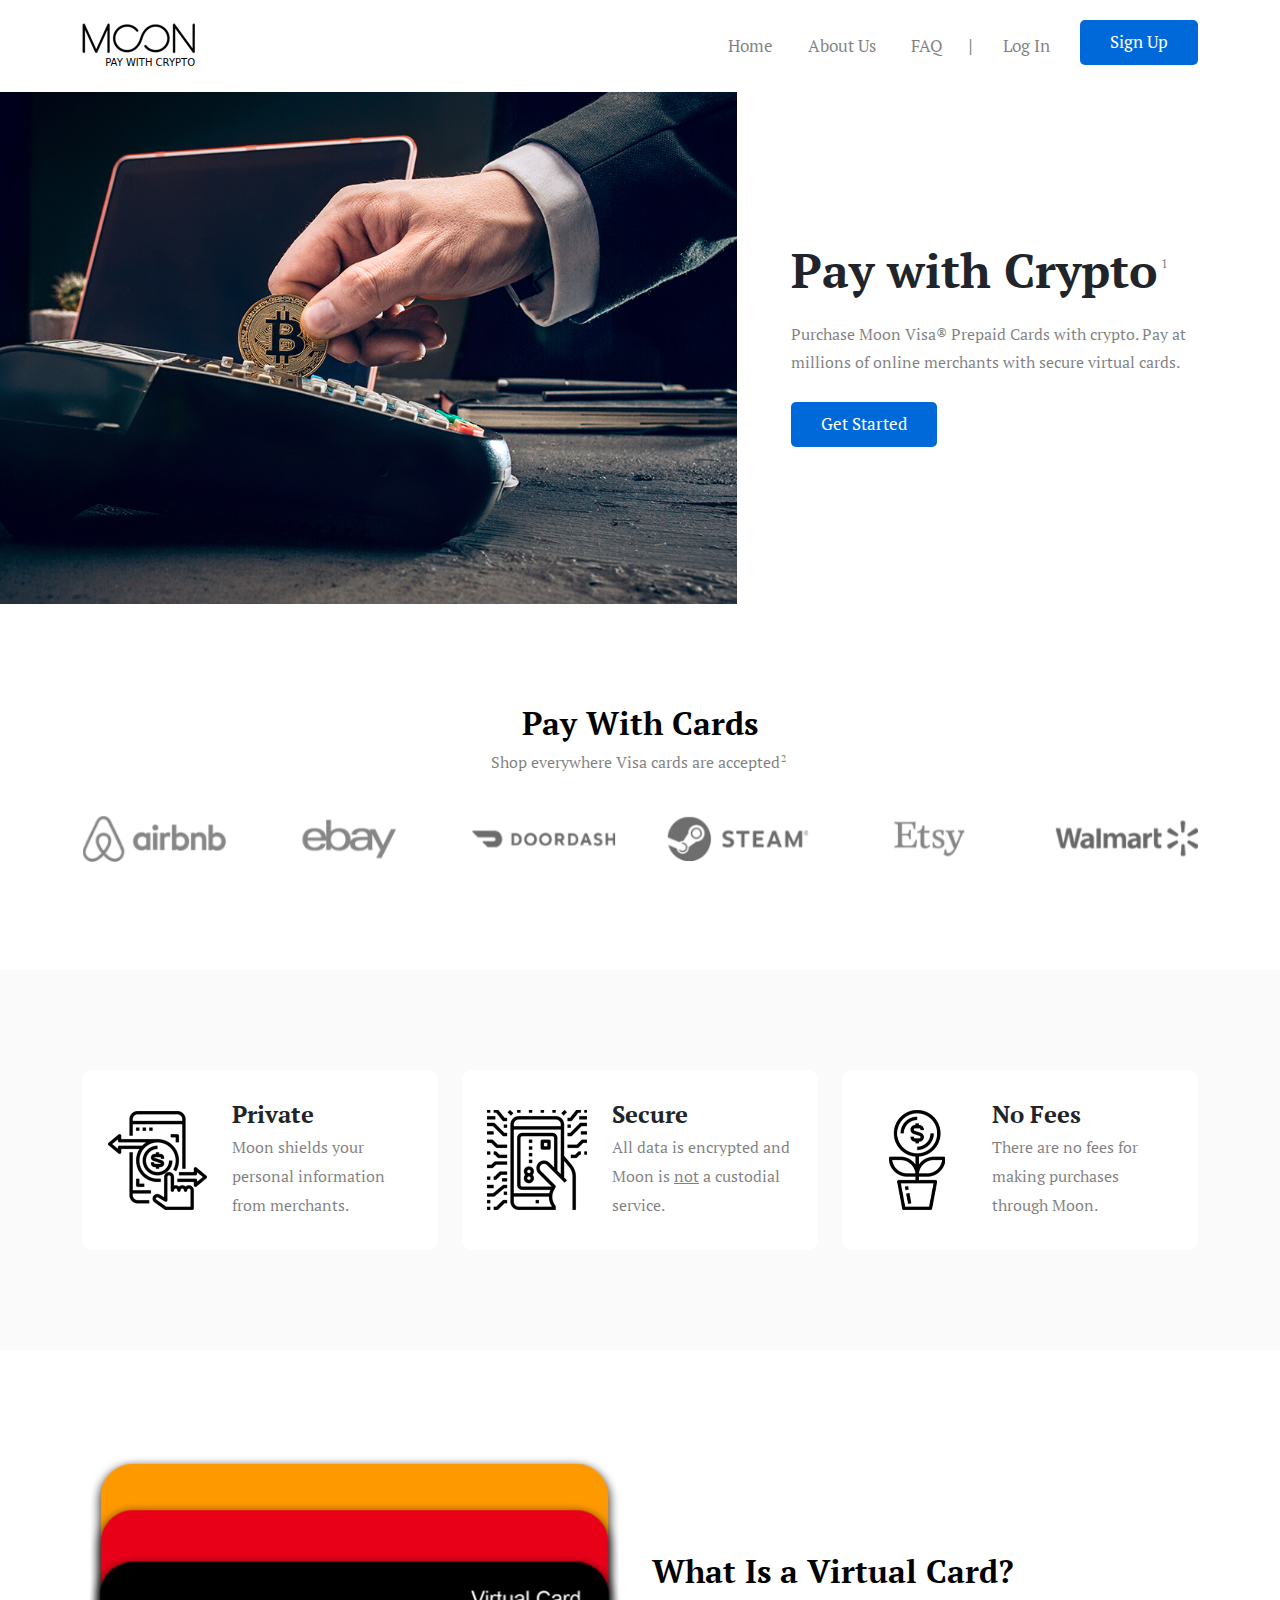
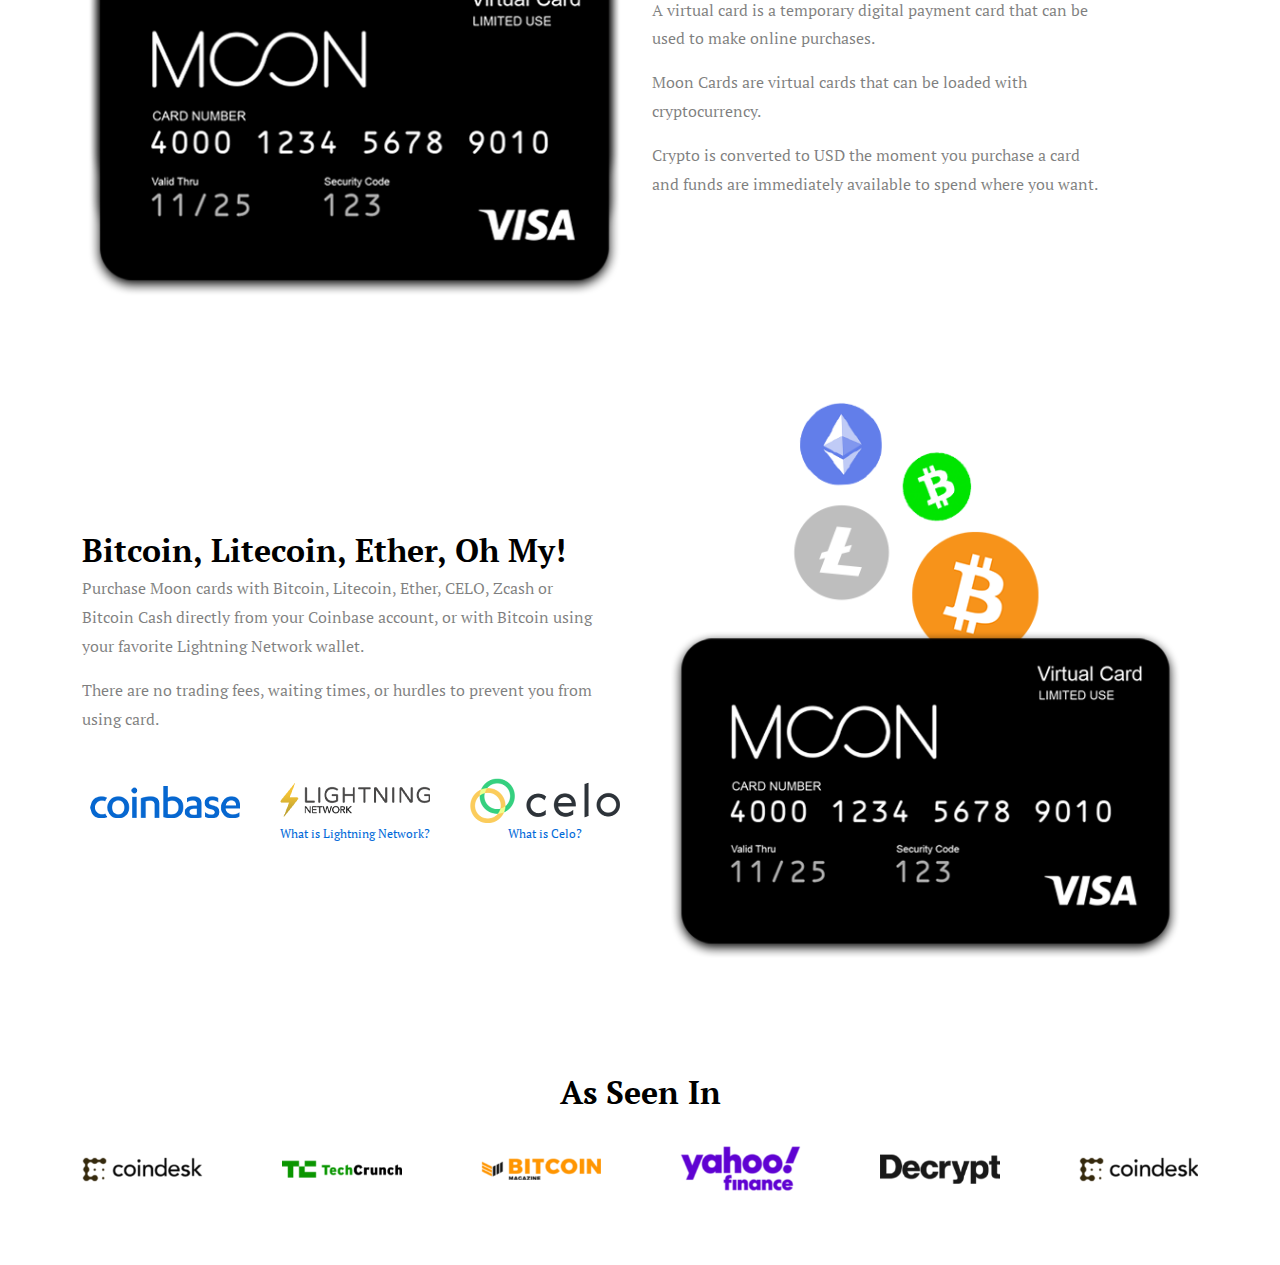
==== index.html @ 81db1a9b "first commit" ====
<!DOCTYPE html>
<html lang="zxx">
    <head>
        <meta charset="UTF-8">
        <meta http-equiv="X-UA-Compatible" content="IE=edge">
        <meta name="viewport" content="width=device-width, initial-scale=1.0">

        <!-- All Link Of CSS -->
        <link rel="stylesheet" href="assets/css/bootstrap.min.css">
        <link rel="stylesheet" href="assets/css/owl.carousel.min.css">
        <link rel="stylesheet" href="assets/css/style.css">

        <title>Moon - Shop Online With Cryptocurrency</title>
        <link rel="icon" type="image/png" href="assets/image/favicon.png">
    </head>
    <body>
        
        <!-- Header area Start -->
        <div class="header">
            <div class="container">
                <div class="row align-items-center">
                    <div class="col-lg-4 col-md-2">
                        <div class="header-logo-area">
                            <a href="index.html"><img src="assets/image/moon-logo-black.png" alt="image"> <span>PAY WITH CRYPTO</span></a>
                        </div>
                    </div>
                    <div class="col-lg-8 col-md-10">
                        <div class="nav-list">
                            <ul>
                                <li><a class="nav-item" href="index.html">Home</a></li>
                                <li><a class="nav-item" href="about.html">About Us</a></li>
                                <li><a class="nav-item" href="faq.html">FAQ</a></li>
                            </ul>
                            <ul class="nav-button-area">
                                <li><a class="nav-item" href="authentication.html">Log In</a></li>
                                <li><a class="default-button" href="authentication.html"><span>Sign Up</span></a></li>
                            </ul>
                        </div>
                    </div>
                </div>
            </div>
        </div>
        <!-- Header Area End -->

        <!-- Banner Area Start -->
        <div class="banner">
            <div class="row">
                <div class="col-lg-7">
                    <div class="banner-image-area">
                        <img src="assets/image/banner/banner.jpg" alt="image">
                    </div>
                </div>
                <div class="col-lg-5">
                    <div class="banner-text-area">
                        <h1>Pay with Crypto <sup>1</sup></h1>
                        <p>Purchase Moon Visa® Prepaid Cards with crypto. Pay at millions of online merchants with secure virtual cards.</p>
                        <a class="default-button" href="authentication.html"><span>Get Started</span></a>
                    </div>
                </div>
            </div>
        </div>
        <!-- Banner Area End -->

        <!-- Card Accept Area Start -->
        <div class="card-accept ptb-100">
            <div class="container">
                <div class="default-section-title default-section-title-middle">
                    <h3>Pay With Cards</h3>
                    <p>Shop everywhere Visa cards are accepted <sup>2</sup></p>
                </div>
                <div class="section-content">
                    <div class="brand-logo-area owl-carousel">
                        <img src="assets/image/brand-logo/airbnb.png" alt="image">
                        <img src="assets/image/brand-logo/ebay.png" alt="image">
                        <img src="assets/image/brand-logo/doordash.png" alt="image">
                        <img src="assets/image/brand-logo/steam.png" alt="image">
                        <img src="assets/image/brand-logo/esty.png" alt="image">
                        <img src="assets/image/brand-logo/walmart.png" alt="image">
                    </div>
                </div>
            </div>
        </div>
        <!-- Card Accept Area End -->

        <!-- Features Area Start -->
        <div class="features pt-70 pb-100 bg-eeeeee">
            <div class="container">
                <div class="row align-items-center justify-content-center">
                    <div class="col-xl-4 col-lg-6 col-md-6 col-sm-6 col-12">
                        <div class="features-card">
                            <img src="assets/image/features/private.png" alt="icon">
                            <h3>Private</h3>
                            <p>Moon shields your personal information from merchants.</p>
                        </div>
                    </div>
                    <div class="col-xl-4 col-lg-6 col-md-6 col-sm-6 col-12">
                        <div class="features-card">
                            <img src="assets/image/features/secure.png" alt="icon">
                            <h3>Secure</h3>
                            <p>All data is encrypted and Moon is <span>not</span> a custodial service.</p>
                        </div>
                    </div>
                    <div class="col-xl-4 col-lg-6 col-md-6 col-sm-6 col-12">
                        <div class="features-card">
                            <img src="assets/image/features/no-fees.png" alt="icon">
                            <h3>No Fees</h3>
                            <p>There are no fees for making purchases through Moon.</p>
                        </div>
                    </div>
                </div>
            </div>
        </div>
        <!-- Features Area End -->

        <!-- What Is Card Area Start -->
        <div class="card-intro ptb-100">
            <div class="container">
                <div class="row align-items-center">
                    <div class="col-lg-6">
                        <div class="card-img-area" data-tilt>
                            <img src="assets/image/moon-card.png" alt="image">
                        </div>
                    </div>
                    <div class="col-lg-6">
                        <div class="card-intro-text-area">
                            <div class="default-section-title">
                                <h3>What Is a Virtual Card?</h3>
                                <p>A virtual card is a temporary digital payment card that can be used to make online purchases.</p>
                                <p>Moon Cards are virtual cards that can be loaded with cryptocurrency.</p>
                                <p>Crypto is converted to USD the moment you purchase a card and funds are immediately available to spend where you want.</p>
                            </div>
                        </div>
                    </div>
                </div>
            </div>
        </div>
        <!-- What Is Card Area End -->

        <!-- Crypto Area Start -->
        <div class="crypto-area pb-100">
            <div class="container">
                <div class="row align-items-center">
                    <div class="col-lg-6">
                        <div class="crypto-text-area pr-20">
                            <div class="default-section-title">
                                <h3>Bitcoin, Litecoin, Ether, Oh My!</h3>
                                <p>Purchase Moon cards with Bitcoin, Litecoin, Ether, CELO, Zcash or Bitcoin Cash directly from your Coinbase account, or with Bitcoin using your favorite Lightning Network wallet.</p>
                                <p>There are no trading fees, waiting times, or hurdles to prevent you from using card.</p>
                            </div>
                        </div>
                        <div class="crypto-logo-area">
                            <div class="row">
                                <div class="col-lg-4">
                                    <div class="crypto-logo-img-card">
                                        <img src="assets/image/crypto/moon-coinbase-logo.png" alt="image">
                                    </div>
                                </div>
                                <div class="col-lg-4">
                                    <div class="crypto-logo-img-card">
                                        <img src="assets/image/crypto/lightning-logo.png" alt="image">
                                        <span><a href="">What is Lightning Network?</a></span>
                                    </div>
                                </div>
                                <div class="col-lg-4">
                                    <div class="crypto-logo-img-card">
                                        <img src="assets/image/crypto/celo.png" alt="image">
                                        <span><a href="">What is Celo?</a></span>
                                    </div>
                                </div>
                            </div>
                        </div>
                    </div>
                    <div class="col-lg-6">
                        <div class="crypto-img-area" data-tilt>
                            <img src="assets/image/crypto-to-card.png" alt="image">
                        </div>
                    </div>
                </div>
            </div>
        </div>
        <!-- Crypto Area End -->

        <!-- Partner Area Start -->
        <div class="partner pb-70">
            <div class="container">
                <div class="default-section-title default-section-title-middle">
                    <h3>As Seen In</h3>
                </div>
                <div class="section-content">
                    <div class="partner-logo-area owl-carousel">
                        <img src="assets/image/partner/coindesk.png" alt="image">
                        <img src="assets/image/partner/tech.png" alt="image">
                        <img src="assets/image/partner/bitcoin-magazine-logo.png" alt="image">
                        <img src="assets/image/partner/yahoo-finance-logo.png" alt="image">
                        <img src="assets/image/partner/blog-decrypt.png" alt="image">
                    </div>
                </div>
            </div>
        </div>
        <!-- Partner Area End -->


        <!-- All Links Of JS -->
        <script src="assets/js/jquery.js"></script>
        <script src="assets/js/bootstrap.bundle.min.js"></script>
        <script src="assets/js/owl.carousel.min.js"></script>
        <script src="assets/js/tilt.min.js"></script>
        <script src="assets/js/custom.js"></script>
    </body>
</html>
---- assets/css/style.css ----
@import url("https://fonts.googleapis.com/css2?family=PT+Serif:ital,wght@0,400;0,700;1,400;1,700&display=swap");
:root {
  --fontFamily: 'PT Serif', serif;
  --primaryColor: #0069D9;
  --blackColor: #000000;
  --whiteColor: #ffffff;
  --paragraphColor: rgba(0, 0, 0, 0.5);
}

body {
  margin: 0px;
  padding: 0px;
  -webkit-box-sizing: border-box;
          box-sizing: border-box;
}

h1, h2, h3, h4, h5, h6 {
  font-family: var(--fontFamily);
}

a {
  -webkit-transition: var(--transition);
  transition: var(--transition);
  color: var(--blackColor);
  text-decoration: none;
  outline: 0 !important;
}

a:hover {
  color: var(--mainColor);
  text-decoration: none;
}

:focus {
  outline: 0 !important;
  -webkit-box-shadow: none !important;
          box-shadow: none !important;
}

img {
  max-width: 100%;
  height: auto;
}

p {
  color: var(--paragraphColor);
  margin-bottom: 15px;
  line-height: 1.8;
  font-size: 16px;
  font-family: var(--fontFamily);
}

p:last-child {
  margin-bottom: 0;
}

.ptb-100 {
  padding-top: 100px;
  padding-bottom: 100px;
}

.pt-100 {
  padding-top: 100px;
}

.pb-100 {
  padding-bottom: 100px;
}

.ptb-70 {
  padding-top: 70px;
  padding-bottom: 70px;
}

.pt-70 {
  padding-top: 70px;
}

.pb-70 {
  padding-bottom: 70px;
}

.pt-30 {
  padding-top: 0px;
}

.pl-20 {
  padding-left: 20px;
}

.pr-20 {
  padding-right: 20px;
}

.mt-30 {
  margin-top: 30px;
}

.ml-30 {
  margin-left: 30px;
}

.mr-30 {
  margin-right: 30px;
}

.section-content {
  margin-top: 30px;
}

.bg-eeeeee {
  background-color: #eeeeee52;
}

.sticky {
  position: fixed !important;
  top: 0;
  left: 0;
  width: 100%;
  background-color: var(--whiteColor) !important;
  z-index: 99999;
  padding: 0px;
  -webkit-transition: 0.5s ease-in-out;
  transition: 0.5s ease-in-out;
  -webkit-box-shadow: 0 2px 28px 0 rgba(0, 0, 0, 0.09);
          box-shadow: 0 2px 28px 0 rgba(0, 0, 0, 0.09);
  -webkit-animation: 400ms ease-in-out 0s normal none 1 running fadeInDown;
          animation: 400ms ease-in-out 0s normal none 1 running fadeInDown;
}

/*================================================
Default Button CSS
=================================================*/
.default-button {
  line-height: 1;
  overflow: hidden;
  position: relative;
  border-radius: 5px;
  padding: 13px 30px 15px;
  display: inline-block;
  background-color: var(--primaryColor);
  font-size: 17px;
  font-weight: 500;
  font-family: var(--fontFamily);
}

.default-button::before {
  content: '';
  z-index: 0;
  width: 0%;
  height: 100%;
  -webkit-transition: .5s ease-in-out;
  transition: .5s ease-in-out;
  background-color: #00899E;
  position: absolute;
  left: 50%;
  top: 50%;
  -webkit-transform: translate(-50%, -50%);
          transform: translate(-50%, -50%);
}

.default-button::after {
  content: '';
  z-index: 0;
  width: 100%;
  height: 0%;
  -webkit-transition: .5s ease-in-out;
  transition: .5s ease-in-out;
  background-color: #00899E;
  position: absolute;
  left: 50%;
  top: 50%;
  -webkit-transform: translate(-50%, -50%);
          transform: translate(-50%, -50%);
}

.default-button span {
  z-index: 1;
  position: relative;
  color: var(--whiteColor);
}

.default-button:hover::before {
  width: 100%;
}

.default-button:hover::after {
  height: 100%;
}

/*================================================
Section Title Area CSS
=================================================*/
.default-section-title h3 {
  color: var(--blackColor);
  margin-bottom: 5px;
  font-size: 32px;
  font-weight: 700;
}

.default-section-title p sup {
  position: relative;
  top: -6px;
  left: -3px;
  font-size: 10px;
}

.default-section-title-middle {
  text-align: center;
}

/*================================================
Navbar Area CSS
=================================================*/
.header {
  padding: 20px 0px;
}

.header-logo-area a {
  position: relative;
  padding-bottom: 17px;
  display: inline-block;
}

.header-logo-area a span {
  position: absolute;
  right: 0;
  bottom: 0;
  font-size: 10px;
}

.nav-list {
  display: -webkit-box;
  display: -ms-flexbox;
  display: flex;
  -webkit-box-align: center;
      -ms-flex-align: center;
          align-items: center;
  -webkit-box-pack: end;
      -ms-flex-pack: end;
          justify-content: end;
}

.nav-list ul {
  margin: 0;
  padding: 0;
  list-style: none;
}

.nav-list ul li {
  display: inline-block;
  margin-left: 30px;
}

.nav-list ul li .nav-item {
  color: var(--paragraphColor);
  position: relative;
  font-size: 17px;
  font-weight: 500;
  font-family: var(--fontFamily);
}

.nav-list ul li .nav-item::before {
  content: '';
  width: 0%;
  height: 2px;
  -webkit-transition: .5s ease-in-out;
  transition: .5s ease-in-out;
  background-color: var(--primaryColor);
  position: absolute;
  bottom: -2px;
  left: 50%;
  -webkit-transform: translateX(-50%);
          transform: translateX(-50%);
}

.nav-list ul li .nav-item:hover {
  color: var(--primaryColor);
}

.nav-list ul li .nav-item:hover::before {
  width: 100%;
}

.nav-list .nav-button-area {
  margin-left: 30px;
  display: -webkit-box;
  display: -ms-flexbox;
  display: flex;
  -webkit-box-align: center;
      -ms-flex-align: center;
          align-items: center;
  position: relative;
}

.nav-list .nav-button-area::before {
  content: '|';
  color: var(--paragraphColor);
  position: absolute;
  left: -5px;
  top: 50%;
  -webkit-transform: translateY(-50%);
          transform: translateY(-50%);
  font-size: 15px;
  font-weight: 400;
}

/*================================================
Banner Area CSS
=================================================*/
.banner {
  overflow: hidden;
}

.banner .banner-image-area {
  height: 100%;
  background-image: url("../image/banner/banner.jpg");
  background-size: cover;
  background-position: center;
  background-repeat: no-repeat;
}

.banner .banner-image-area img {
  display: none;
}

.banner .banner-text-area {
  max-width: 450px;
  padding-top: 150px;
  padding-bottom: 150px;
  padding-left: 30px;
}

.banner .banner-text-area h1 {
  margin-bottom: 20px;
  font-size: 48px;
  font-weight: 700;
}

.banner .banner-text-area h1 sup {
  color: var(--paragraphColor);
  position: relative;
  top: -20px;
  left: -10px;
  font-size: 13px;
  font-weight: 400;
}

.banner .banner-text-area .default-button {
  margin-top: 10px;
}

.features-card {
  background-color: var(--whiteColor);
  padding: 30px 25px 30px 150px;
  -webkit-transition: .5s ease-in-out;
  transition: .5s ease-in-out;
  position: relative;
  margin-top: 30px;
  border-radius: 10px;
}

.features-card img {
  position: absolute;
  left: 25px;
  top: 50%;
  -webkit-transform: translateY(-50%);
          transform: translateY(-50%);
  -webkit-transition: .5s ease-in-out;
  transition: .5s ease-in-out;
}

.features-card h3 {
  margin-bottom: 5px;
  font-size: 24px;
  font-weight: 600;
  font-family: var(--fontFamily);
}

.features-card p span {
  text-decoration: underline;
}

.features-card:hover {
  -webkit-box-shadow: 0px 0px 16px -10px var(--primaryColor);
          box-shadow: 0px 0px 16px -10px var(--primaryColor);
}

.features-card:hover img {
  -webkit-transform: translateY(-50%) rotateY(180deg);
          transform: translateY(-50%) rotateY(180deg);
}

.card-img-area {
  text-align: center;
}

.card-intro-text-area {
  max-width: 450px;
}

.crypto-logo-img-card {
  position: relative;
  text-align: center;
  margin-top: 30px;
}

.crypto-logo-img-card span {
  width: 100%;
  position: absolute;
  bottom: 0;
  left: 50%;
  -webkit-transform: translateX(-50%);
          transform: translateX(-50%);
  font-size: 12px;
  font-weight: 400;
  font-family: var(--fontFamily);
}

.crypto-logo-img-card span a {
  color: var(--primaryColor);
}

.crypto-img-area {
  text-align: center;
}
/*# sourceMappingURL=style.css.map */
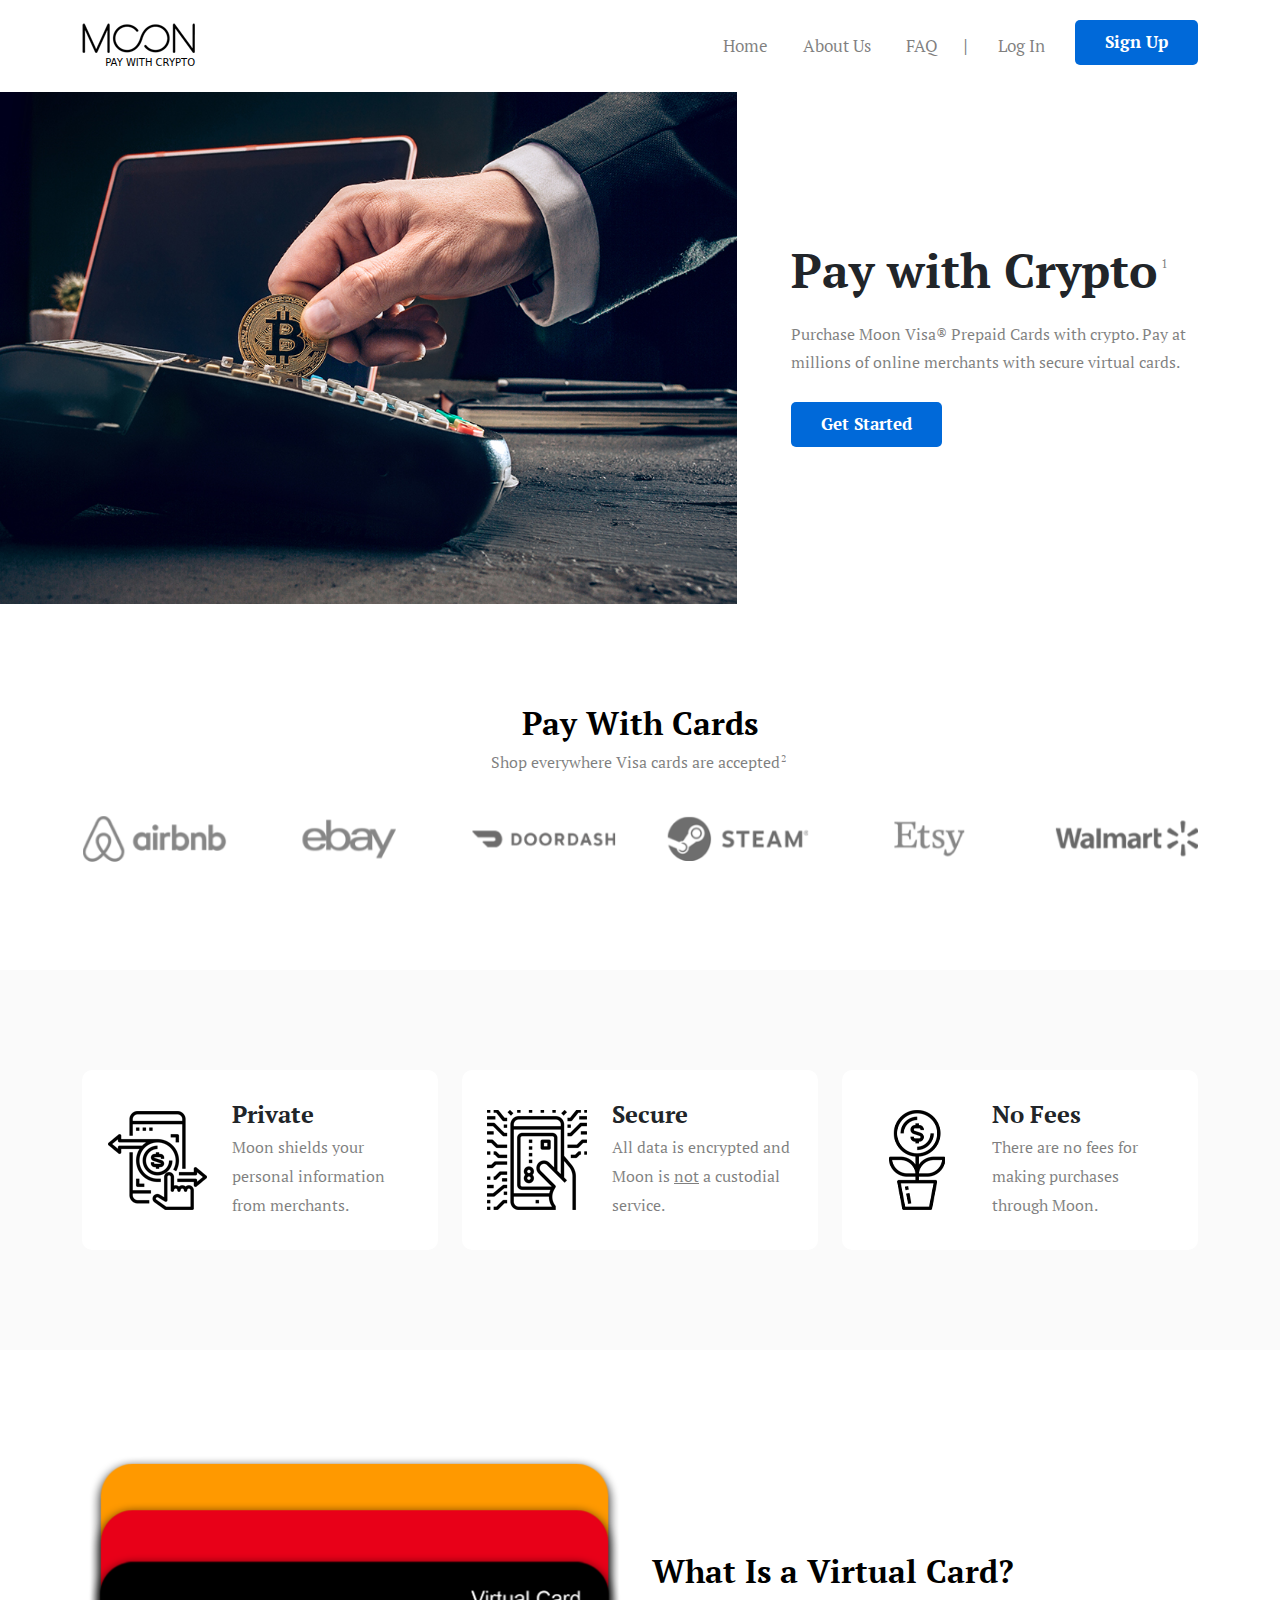
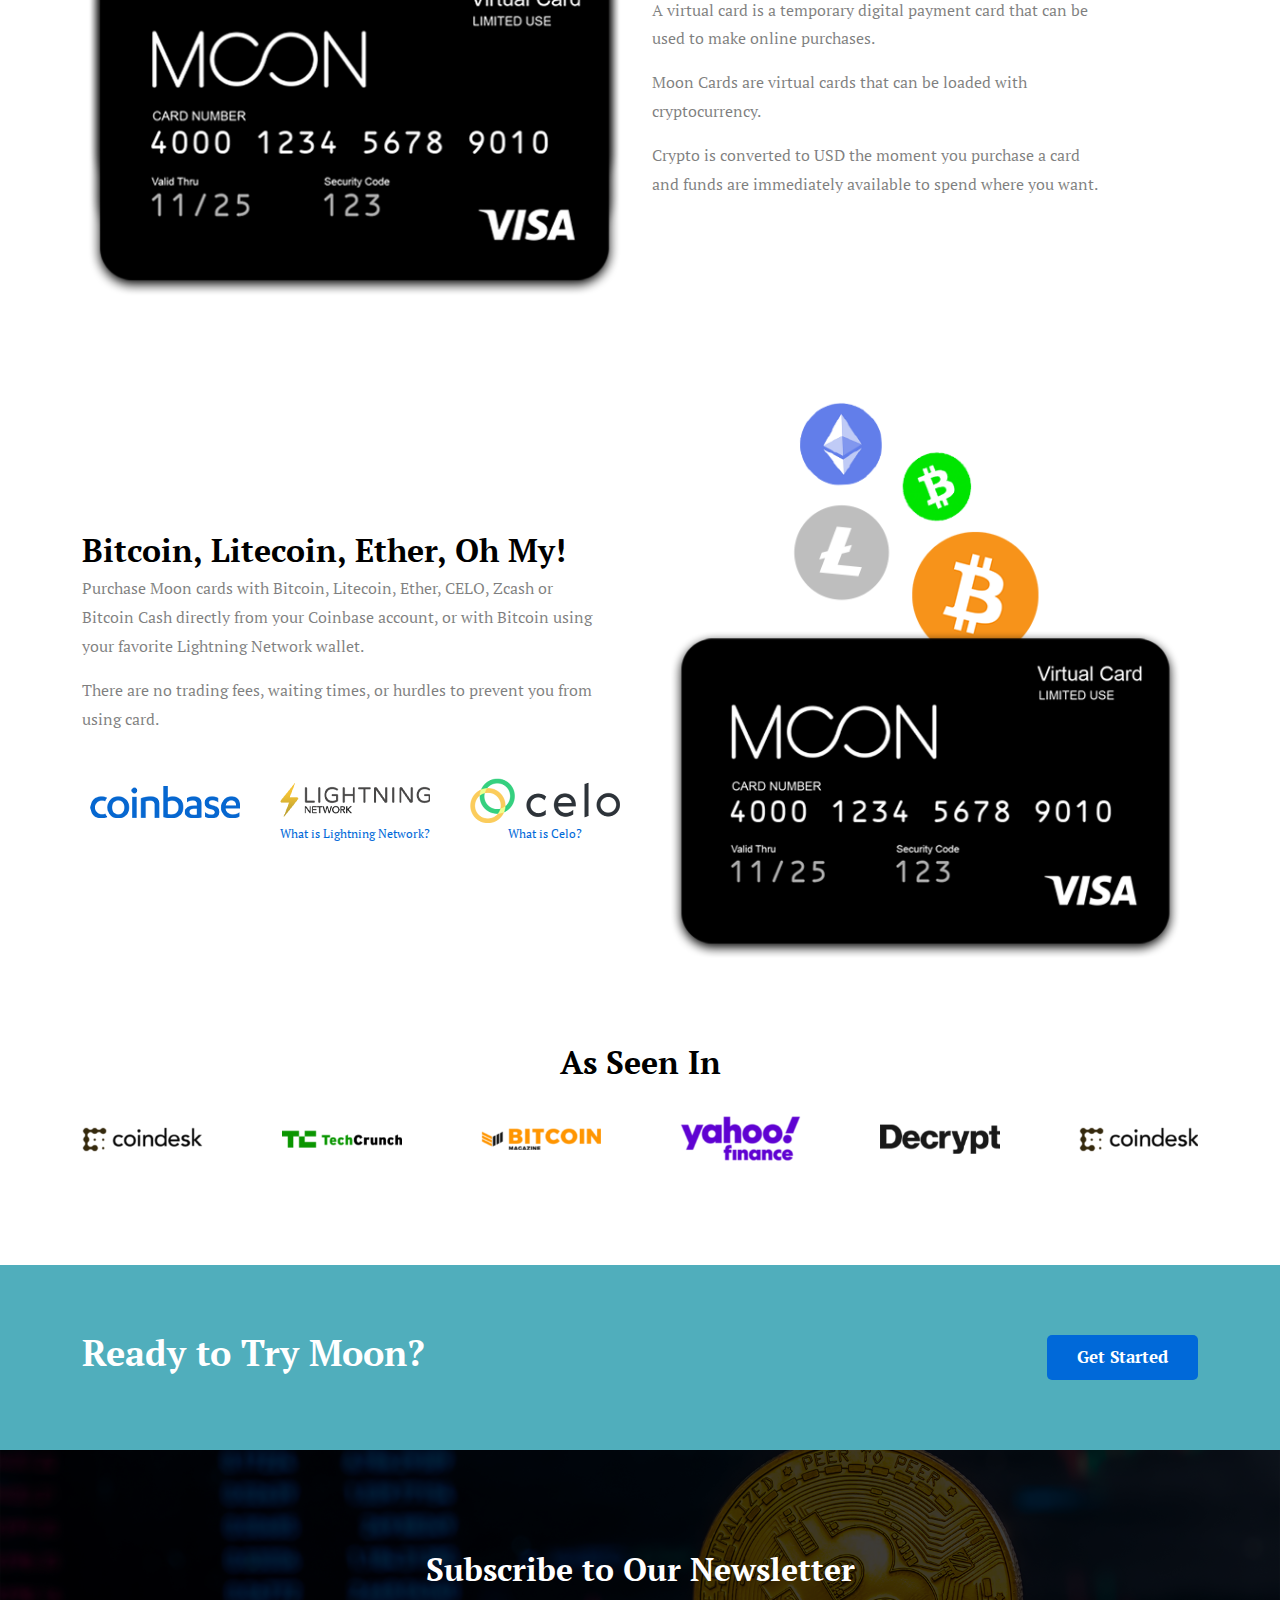
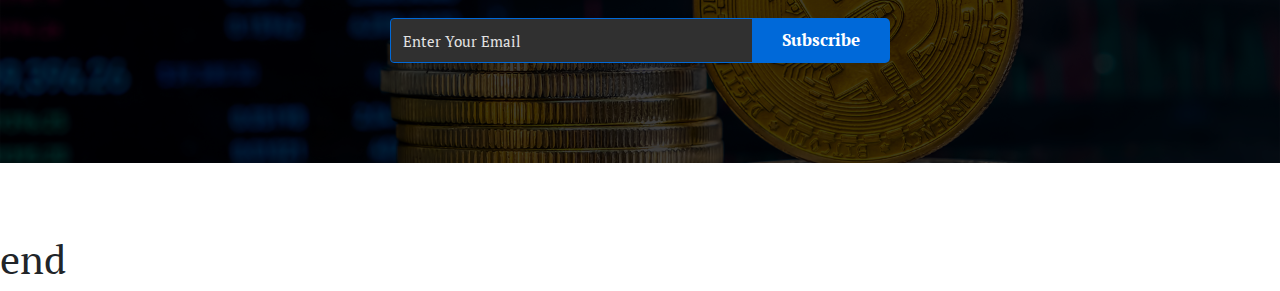
==== commit 8c264cc6: "Latest File" ====
--- a/index.html
+++ b/index.html
@@ -6,6 +6,7 @@
         <meta name="viewport" content="width=device-width, initial-scale=1.0">
 
         <!-- All Link Of CSS -->
+        <link rel="stylesheet" href="assets/css/bootstrap.min.css">
         <link rel="stylesheet" href="assets/css/bootstrap.min.css">
         <link rel="stylesheet" href="assets/css/owl.carousel.min.css">
         <link rel="stylesheet" href="assets/css/style.css">
@@ -137,7 +138,7 @@
         <!-- What Is Card Area End -->
 
         <!-- Crypto Area Start -->
-        <div class="crypto-area pb-100">
+        <div class="crypto-area pb-70">
             <div class="container">
                 <div class="row align-items-center">
                     <div class="col-lg-6">
@@ -181,7 +182,7 @@
         <!-- Crypto Area End -->
 
         <!-- Partner Area Start -->
-        <div class="partner pb-70">
+        <div class="partner pb-100">
             <div class="container">
                 <div class="default-section-title default-section-title-middle">
                     <h3>As Seen In</h3>
@@ -199,6 +200,44 @@
         </div>
         <!-- Partner Area End -->
 
+        <!-- Newsletter Area Start -->
+        <div class="newsletter ptb-70">
+            <div class="container">
+                <div class="row">
+                    <div class="col-lg-8">
+                        <h3 class="newsletter-text">Ready to Try Moon?</h3>
+                    </div>
+                    <div class="col-lg-4">
+                        <a class="default-button newsletter-button" href="authenticaation.html"><span>Get Started</span></a>
+                    </div>
+                </div>
+            </div>
+
+        </div>
+        <!-- Newsletter Area End -->
+
+        <!-- Subscribe Area Start -->
+        <div class="subscribe ptb-100">
+            <div class="container">
+                <div class="subscriber-content">
+                    <div class="default-section-title default-section-title-middle">
+                        <h3>Subscribe to Our Newsletter</h3>
+                    </div>
+                    <form>
+                        <div class="input-group">
+                            <input type="email" class="form-control" placeholder="Enter Your Email" required>
+                            <button class="default-button" type="submit"><Span>Subscribe</Span></button>
+                        </div>
+                    </form>
+                </div>
+            </div>
+        </div>
+        <!-- Subscribe Area End -->
+
+        <br>
+        <br><br>
+        <h1>end</h1>
+        <div class="go-top"><img src="assets/image/001-up.png" alt="image"></div>
 
         <!-- All Links Of JS -->
         <script src="assets/js/jquery.js"></script>
--- a/assets/css/style.css
+++ b/assets/css/style.css
@@ -140,7 +140,7 @@
   display: inline-block;
   background-color: var(--primaryColor);
   font-size: 17px;
-  font-weight: 500;
+  font-weight: 700;
   font-family: var(--fontFamily);
 }
 
@@ -424,4 +424,138 @@
 .crypto-img-area {
   text-align: center;
 }
+
+.newsletter {
+  background-color: #00899eaf;
+}
+
+.newsletter .newsletter-text {
+  margin: 0;
+  line-height: 1;
+  color: var(--whiteColor);
+  font-size: 36px;
+  font-weight: 700;
+  font-family: var(--fontFamily);
+}
+
+.newsletter .newsletter-button {
+  float: right;
+}
+
+.subscribe {
+  position: relative;
+  background-size: cover;
+  background-position: center;
+  background-repeat: no-repeat;
+  background-image: url("../image/newsletter-bg.jpg");
+}
+
+.subscribe::before {
+  content: '';
+  width: 100%;
+  height: 100%;
+  background-color: rgba(0, 0, 0, 0.75);
+  position: absolute;
+  left: 0;
+  top: 0;
+  z-index: 0;
+}
+
+.subscribe .subscriber-content {
+  position: relative;
+  z-index: 1;
+  max-width: 500px;
+  margin-left: auto;
+  margin-right: auto;
+}
+
+.subscribe .subscriber-content .default-section-title h3 {
+  color: var(--whiteColor);
+}
+
+.subscribe .subscriber-content .input-group {
+  margin-top: 30px;
+}
+
+.subscribe .subscriber-content .input-group .form-control {
+  border: 1px solid var(--primaryColor);
+  background-color: #303030;
+  color: var(--whiteColor);
+  font-size: 15px;
+  font-weight: 400;
+  font-family: var(--fontFamily);
+}
+
+.subscribe .subscriber-content .input-group .form-control::-webkit-input-placeholder {
+  color: #e3e3e3;
+}
+
+.subscribe .subscriber-content .input-group .form-control:-ms-input-placeholder {
+  color: #e3e3e3;
+}
+
+.subscribe .subscriber-content .input-group .form-control::-ms-input-placeholder {
+  color: #e3e3e3;
+}
+
+.subscribe .subscriber-content .input-group .form-control::placeholder {
+  color: #e3e3e3;
+}
+
+.subscribe .subscriber-content .input-group .default-button {
+  border: 0px !important;
+}
+
+/*================================================
+Go Top CSS
+=================================================*/
+.go-top {
+  position: fixed;
+  cursor: pointer;
+  bottom: 100px;
+  right: 20px;
+  border-radius: 5px;
+  background-color: var(--whiteColor);
+  color: #ffffff;
+  z-index: 999;
+  width: 50px;
+  padding: 0 10px 45px;
+  text-align: center;
+  height: 40px;
+  opacity: 0;
+  visibility: hidden;
+  font-size: 25px;
+  -webkit-transition: var(--transition);
+  -webkit-transition: 0.5s;
+  transition: 0.5s;
+  -webkit-box-shadow: 0px 3px 10px rgba(0, 0, 0, 0.1);
+  box-shadow: 0px 3px 10px 2px rgba(7, 7, 7, 0.1);
+}
+
+.go-top i {
+  position: absolute;
+  right: 0;
+  left: 0;
+  top: 50%;
+  -webkit-transform: translateY(-50%);
+  transform: translateY(-50%);
+  text-align: center;
+  margin-left: auto;
+  margin-right: auto;
+}
+
+.go-top:hover {
+  color: #ffffff;
+  -webkit-transition: all 0.5s linear;
+  transition: all 0.5s linear;
+  border: 1px solid var(--mainColor);
+}
+
+.go-top.active {
+  opacity: 1;
+  visibility: visible;
+  bottom: 25px;
+  -webkit-animation: top-bottom 5s infinite linear;
+          animation: top-bottom 5s infinite linear;
+}
 /*# sourceMappingURL=style.css.map */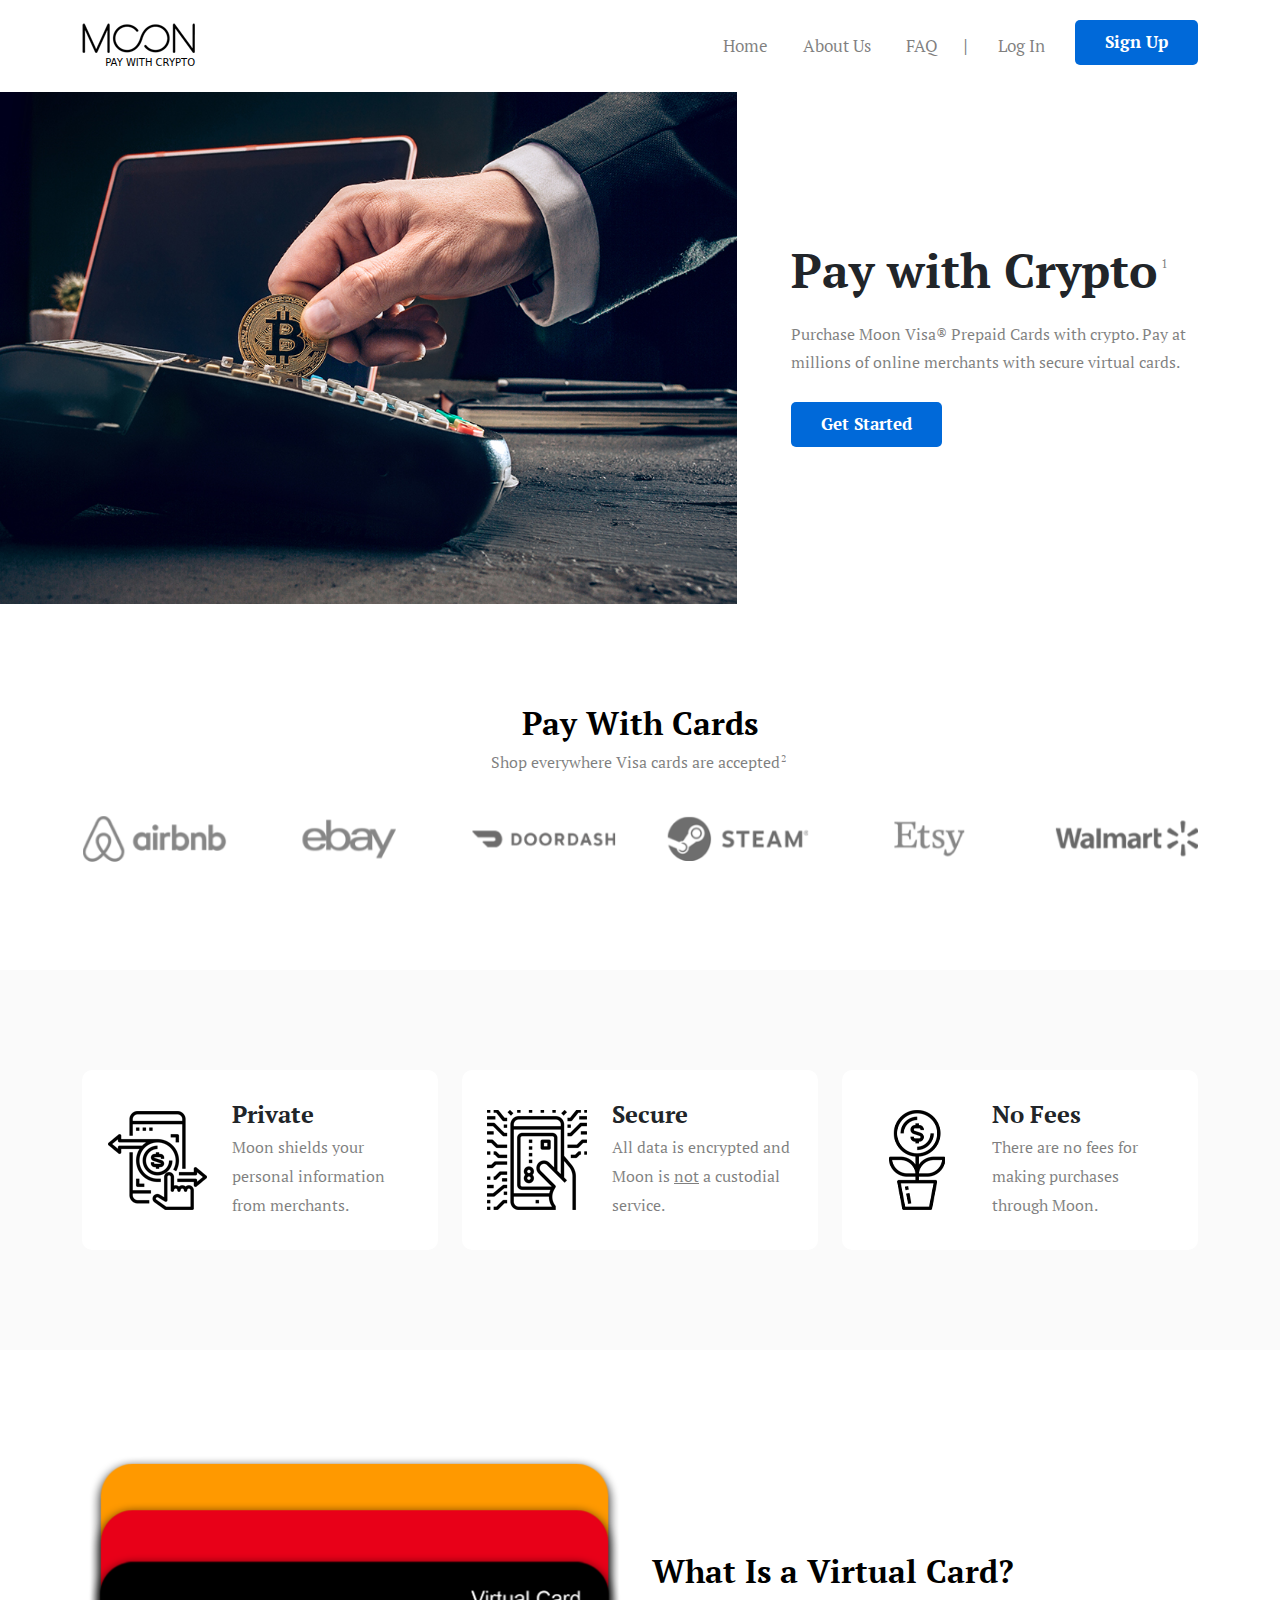
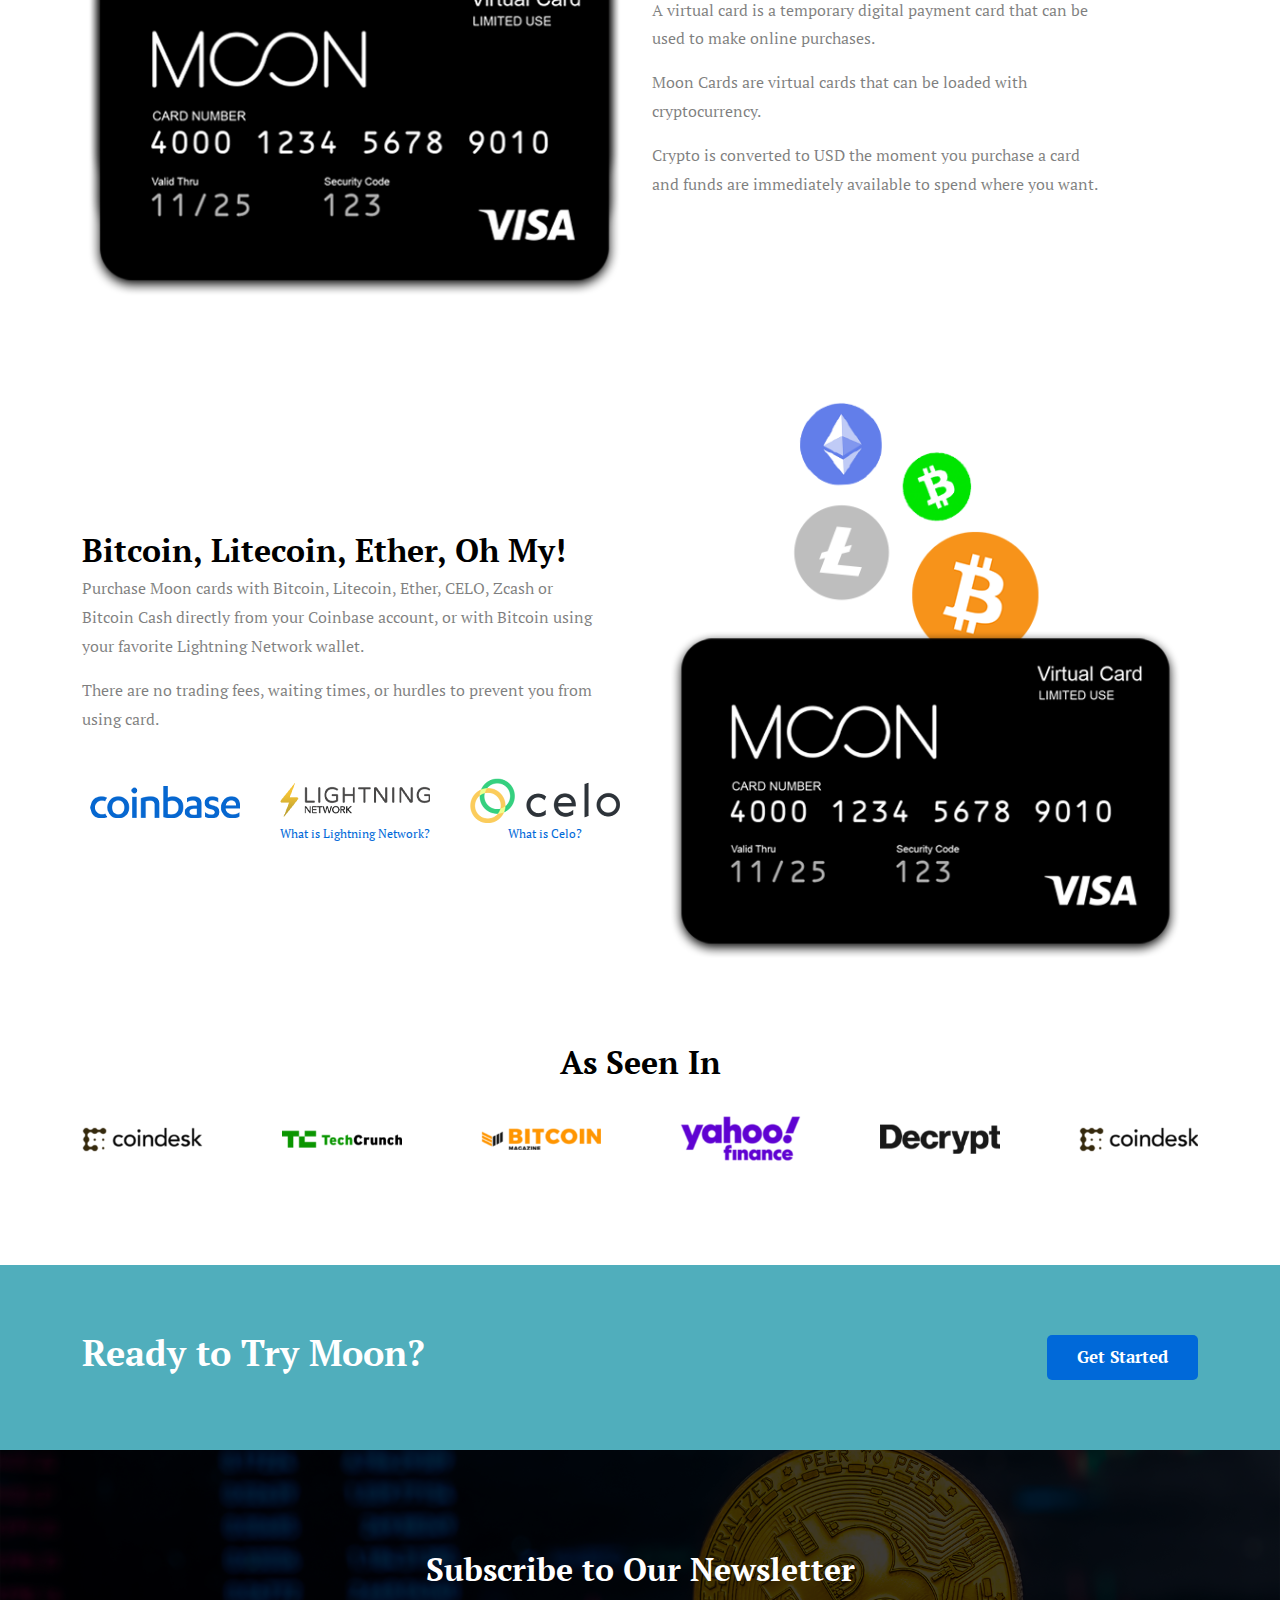
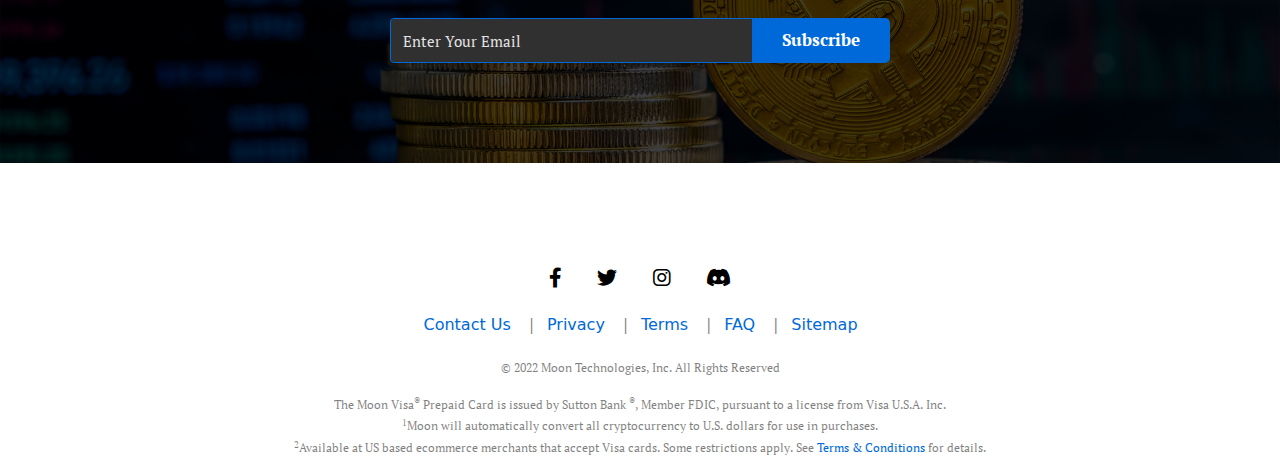
==== commit 1f90e681: "Latest File" ====
--- a/index.html
+++ b/index.html
@@ -7,7 +7,7 @@
 
         <!-- All Link Of CSS -->
         <link rel="stylesheet" href="assets/css/bootstrap.min.css">
-        <link rel="stylesheet" href="assets/css/bootstrap.min.css">
+        <link rel="stylesheet" href="assets/css/fontawsome.min.css">
         <link rel="stylesheet" href="assets/css/owl.carousel.min.css">
         <link rel="stylesheet" href="assets/css/style.css">
 
@@ -234,9 +234,36 @@
         </div>
         <!-- Subscribe Area End -->
 
-        <br>
-        <br><br>
-        <h1>end</h1>
+        <!-- Footer Area Start -->
+        <div class="footer pt-100">
+            <div class="container">
+                <div class="footer-social-icons">
+                    <ul>
+                        <li><a href="#"><i class="fa-brands fa-facebook-f"></i></a></li>
+                        <li><a href="#"><i class="fa-brands fa-twitter"></i></a></li>
+                        <li><a href="#"><i class="fa-brands fa-instagram"></i></a></li>
+                        <li><a href="#"><i class="fa-brands fa-discord"></i></a></li>
+                    </ul>
+                </div>
+                <div class="footer-links-area">
+                    <ul>
+                        <li><a href="#">Contact Us</a></li>
+                        <li><a href="#">Privacy</a></li>
+                        <li><a href="#">Terms</a></li>
+                        <li><a href="#">FAQ</a></li>
+                        <li><a href="#">Sitemap</a></li>
+                    </ul>
+                </div>
+                <div class="copyright">
+                    <p>&copy; 2022 Moon Technologies, Inc. All Rights Reserved</p>
+                    <p>The Moon Visa<sup>&reg;</sup> Prepaid Card is issued by Sutton Bank <sup>&reg;</sup>, Member FDIC, pursuant to a license from Visa U.S.A. Inc.</p>
+                    <p><sup>1</sup>Moon will automatically convert all cryptocurrency to U.S. dollars for use in purchases.</p>
+                    <p><sup>2</sup>Available at US based ecommerce merchants that accept Visa cards. Some restrictions apply. See <a href="#">Terms & Conditions</a> for details.</p>
+                </div>
+            </div>
+        </div>
+        <!-- Footer Area End -->
+
         <div class="go-top"><img src="assets/image/001-up.png" alt="image"></div>
 
         <!-- All Links Of JS -->
--- a/assets/css/fontawsome.min.css
+++ b/assets/css/fontawsome.min.css
@@ -0,0 +1,6 @@
+/*!
+ * Font Awesome Free 6.1.1 by @fontawesome - https://fontawesome.com
+ * License - https://fontawesome.com/license/free (Icons: CC BY 4.0, Fonts: SIL OFL 1.1, Code: MIT License)
+ * Copyright 2022 Fonticons, Inc.
+ */
+.fa{font-family:var(--fa-style-family,"Font Awesome 6 Free");font-weight:var(--fa-style,900)}.fa,.fa-brands,.fa-duotone,.fa-light,.fa-regular,.fa-solid,.fa-thin,.fab,.fad,.fal,.far,.fas,.fat{-moz-osx-font-smoothing:grayscale;-webkit-font-smoothing:antialiased;display:var(--fa-display,inline-block);font-style:normal;font-variant:normal;line-height:1;text-rendering:auto}.fa-1x{font-size:1em}.fa-2x{font-size:2em}.fa-3x{font-size:3em}.fa-4x{font-size:4em}.fa-5x{font-size:5em}.fa-6x{font-size:6em}.fa-7x{font-size:7em}.fa-8x{font-size:8em}.fa-9x{font-size:9em}.fa-10x{font-size:10em}.fa-2xs{font-size:.625em;line-height:.1em;vertical-align:.225em}.fa-xs{font-size:.75em;line-height:.08333em;vertical-align:.125em}.fa-sm{font-size:.875em;line-height:.07143em;vertical-align:.05357em}.fa-lg{font-size:1.25em;line-height:.05em;vertical-align:-.075em}.fa-xl{font-size:1.5em;line-height:.04167em;vertical-align:-.125em}.fa-2xl{font-size:2em;line-height:.03125em;vertical-align:-.1875em}.fa-fw{text-align:center;width:1.25em}.fa-ul{list-style-type:none;margin-left:var(--fa-li-margin,2.5em);padding-left:0}.fa-ul>li{position:relative}.fa-li{left:calc(var(--fa-li-width, 2em)*-1);position:absolute;text-align:center;width:var(--fa-li-width,2em);line-height:inherit}.fa-border{border-radius:var(--fa-border-radius,.1em);border:var(--fa-border-width,.08em) var(--fa-border-style,solid) var(--fa-border-color,#eee);padding:var(--fa-border-padding,.2em .25em .15em)}.fa-pull-left{float:left;margin-right:var(--fa-pull-margin,.3em)}.fa-pull-right{float:right;margin-left:var(--fa-pull-margin,.3em)}.fa-beat{-webkit-animation-name:fa-beat;animation-name:fa-beat;-webkit-animation-delay:var(--fa-animation-delay,0);animation-delay:var(--fa-animation-delay,0);-webkit-animation-direction:var(--fa-animation-direction,normal);animation-direction:var(--fa-animation-direction,normal);-webkit-animation-duration:var(--fa-animation-duration,1s);animation-duration:var(--fa-animation-duration,1s);-webkit-animation-iteration-count:var(--fa-animation-iteration-count,infinite);animation-iteration-count:var(--fa-animation-iteration-count,infinite);-webkit-animation-timing-function:var(--fa-animation-timing,ease-in-out);animation-timing-function:var(--fa-animation-timing,ease-in-out)}.fa-bounce{-webkit-animation-name:fa-bounce;animation-name:fa-bounce;-webkit-animation-delay:var(--fa-animation-delay,0);animation-delay:var(--fa-animation-delay,0);-webkit-animation-direction:var(--fa-animation-direction,normal);animation-direction:var(--fa-animation-direction,normal);-webkit-animation-duration:var(--fa-animation-duration,1s);animation-duration:var(--fa-animation-duration,1s);-webkit-animation-iteration-count:var(--fa-animation-iteration-count,infinite);animation-iteration-count:var(--fa-animation-iteration-count,infinite);-webkit-animation-timing-function:var(--fa-animation-timing,cubic-bezier(.28,.84,.42,1));animation-timing-function:var(--fa-animation-timing,cubic-bezier(.28,.84,.42,1))}.fa-fade{-webkit-animation-name:fa-fade;animation-name:fa-fade;-webkit-animation-iteration-count:var(--fa-animation-iteration-count,infinite);animation-iteration-count:var(--fa-animation-iteration-count,infinite);-webkit-animation-timing-function:var(--fa-animation-timing,cubic-bezier(.4,0,.6,1));animation-timing-function:var(--fa-animation-timing,cubic-bezier(.4,0,.6,1))}.fa-beat-fade,.fa-fade{-webkit-animation-delay:var(--fa-animation-delay,0);animation-delay:var(--fa-animation-delay,0);-webkit-animation-direction:var(--fa-animation-direction,normal);animation-direction:var(--fa-animation-direction,normal);-webkit-animation-duration:var(--fa-animation-duration,1s);animation-duration:var(--fa-animation-duration,1s)}.fa-beat-fade{-webkit-animation-name:fa-beat-fade;animation-name:fa-beat-fade;-webkit-animation-iteration-count:var(--fa-animation-iteration-count,infinite);animation-iteration-count:var(--fa-animation-iteration-count,infinite);-webkit-animation-timing-function:var(--fa-animation-timing,cubic-bezier(.4,0,.6,1));animation-timing-function:var(--fa-animation-timing,cubic-bezier(.4,0,.6,1))}.fa-flip{-webkit-animation-name:fa-flip;animation-name:fa-flip;-webkit-animation-delay:var(--fa-animation-delay,0);animation-delay:var(--fa-animation-delay,0);-webkit-animation-direction:var(--fa-animation-direction,normal);animation-direction:var(--fa-animation-direction,normal);-webkit-animation-duration:var(--fa-animation-duration,1s);animation-duration:var(--fa-animation-duration,1s);-webkit-animation-iteration-count:var(--fa-animation-iteration-count,infinite);animation-iteration-count:var(--fa-animation-iteration-count,infinite);-webkit-animation-timing-function:var(--fa-animation-timing,ease-in-out);animation-timing-function:var(--fa-animation-timing,ease-in-out)}.fa-shake{-webkit-animation-name:fa-shake;animation-name:fa-shake;-webkit-animation-duration:var(--fa-animation-duration,1s);animation-duration:var(--fa-animation-duration,1s);-webkit-animation-iteration-count:var(--fa-animation-iteration-count,infinite);animation-iteration-count:var(--fa-animation-iteration-count,infinite);-webkit-animation-timing-function:var(--fa-animation-timing,linear);animation-timing-function:var(--fa-animation-timing,linear)}.fa-shake,.fa-spin{-webkit-animation-delay:var(--fa-animation-delay,0);animation-delay:var(--fa-animation-delay,0);-webkit-animation-direction:var(--fa-animation-direction,normal);animation-direction:var(--fa-animation-direction,normal)}.fa-spin{-webkit-animation-name:fa-spin;animation-name:fa-spin;-webkit-animation-duration:var(--fa-animation-duration,2s);animation-duration:var(--fa-animation-duration,2s);-webkit-animation-iteration-count:var(--fa-animation-iteration-count,infinite);animation-iteration-count:var(--fa-animation-iteration-count,infinite);-webkit-animation-timing-function:var(--fa-animation-timing,linear);animation-timing-function:var(--fa-animation-timing,linear)}.fa-spin-reverse{--fa-animation-direction:reverse}.fa-pulse,.fa-spin-pulse{-webkit-animation-name:fa-spin;animation-name:fa-spin;-webkit-animation-direction:var(--fa-animation-direction,normal);animation-direction:var(--fa-animation-direction,normal);-webkit-animation-duration:var(--fa-animation-duration,1s);animation-duration:var(--fa-animation-duration,1s);-webkit-animation-iteration-count:var(--fa-animation-iteration-count,infinite);animation-iteration-count:var(--fa-animation-iteration-count,infinite);-webkit-animation-timing-function:var(--fa-animation-timing,steps(8));animation-timing-function:var(--fa-animation-timing,steps(8))}@media (prefers-reduced-motion:reduce){.fa-beat,.fa-beat-fade,.fa-bounce,.fa-fade,.fa-flip,.fa-pulse,.fa-shake,.fa-spin,.fa-spin-pulse{-webkit-animation-delay:-1ms;animation-delay:-1ms;-webkit-animation-duration:1ms;animation-duration:1ms;-webkit-animation-iteration-count:1;animation-iteration-count:1;transition-delay:0s;transition-duration:0s}}@-webkit-keyframes fa-beat{0%,90%{-webkit-transform:scale(1);transform:scale(1)}45%{-webkit-transform:scale(var(--fa-beat-scale,1.25));transform:scale(var(--fa-beat-scale,1.25))}}@keyframes fa-beat{0%,90%{-webkit-transform:scale(1);transform:scale(1)}45%{-webkit-transform:scale(var(--fa-beat-scale,1.25));transform:scale(var(--fa-beat-scale,1.25))}}@-webkit-keyframes fa-bounce{0%{-webkit-transform:scale(1) translateY(0);transform:scale(1) translateY(0)}10%{-webkit-transform:scale(var(--fa-bounce-start-scale-x,1.1),var(--fa-bounce-start-scale-y,.9)) translateY(0);transform:scale(var(--fa-bounce-start-scale-x,1.1),var(--fa-bounce-start-scale-y,.9)) translateY(0)}30%{-webkit-transform:scale(var(--fa-bounce-jump-scale-x,.9),var(--fa-bounce-jump-scale-y,1.1)) translateY(var(--fa-bounce-height,-.5em));transform:scale(var(--fa-bounce-jump-scale-x,.9),var(--fa-bounce-jump-scale-y,1.1)) translateY(var(--fa-bounce-height,-.5em))}50%{-webkit-transform:scale(var(--fa-bounce-land-scale-x,1.05),var(--fa-bounce-land-scale-y,.95)) translateY(0);transform:scale(var(--fa-bounce-land-scale-x,1.05),var(--fa-bounce-land-scale-y,.95)) translateY(0)}57%{-webkit-transform:scale(1) translateY(var(--fa-bounce-rebound,-.125em));transform:scale(1) translateY(var(--fa-bounce-rebound,-.125em))}64%{-webkit-transform:scale(1) translateY(0);transform:scale(1) translateY(0)}to{-webkit-transform:scale(1) translateY(0);transform:scale(1) translateY(0)}}@keyframes fa-bounce{0%{-webkit-transform:scale(1) translateY(0);transform:scale(1) translateY(0)}10%{-webkit-transform:scale(var(--fa-bounce-start-scale-x,1.1),var(--fa-bounce-start-scale-y,.9)) translateY(0);transform:scale(var(--fa-bounce-start-scale-x,1.1),var(--fa-bounce-start-scale-y,.9)) translateY(0)}30%{-webkit-transform:scale(var(--fa-bounce-jump-scale-x,.9),var(--fa-bounce-jump-scale-y,1.1)) translateY(var(--fa-bounce-height,-.5em));transform:scale(var(--fa-bounce-jump-scale-x,.9),var(--fa-bounce-jump-scale-y,1.1)) translateY(var(--fa-bounce-height,-.5em))}50%{-webkit-transform:scale(var(--fa-bounce-land-scale-x,1.05),var(--fa-bounce-land-scale-y,.95)) translateY(0);transform:scale(var(--fa-bounce-land-scale-x,1.05),var(--fa-bounce-land-scale-y,.95)) translateY(0)}57%{-webkit-transform:scale(1) translateY(var(--fa-bounce-rebound,-.125em));transform:scale(1) translateY(var(--fa-bounce-rebound,-.125em))}64%{-webkit-transform:scale(1) translateY(0);transform:scale(1) translateY(0)}to{-webkit-transform:scale(1) translateY(0);transform:scale(1) translateY(0)}}@-webkit-keyframes fa-fade{50%{opacity:var(--fa-fade-opacity,.4)}}@keyframes fa-fade{50%{opacity:var(--fa-fade-opacity,.4)}}@-webkit-keyframes fa-beat-fade{0%,to{opacity:var(--fa-beat-fade-opacity,.4);-webkit-transform:scale(1);transform:scale(1)}50%{opacity:1;-webkit-transform:scale(var(--fa-beat-fade-scale,1.125));transform:scale(var(--fa-beat-fade-scale,1.125))}}@keyframes fa-beat-fade{0%,to{opacity:var(--fa-beat-fade-opacity,.4);-webkit-transform:scale(1);transform:scale(1)}50%{opacity:1;-webkit-transform:scale(var(--fa-beat-fade-scale,1.125));transform:scale(var(--fa-beat-fade-scale,1.125))}}@-webkit-keyframes fa-flip{50%{-webkit-transform:rotate3d(var(--fa-flip-x,0),var(--fa-flip-y,1),var(--fa-flip-z,0),var(--fa-flip-angle,-180deg));transform:rotate3d(var(--fa-flip-x,0),var(--fa-flip-y,1),var(--fa-flip-z,0),var(--fa-flip-angle,-180deg))}}@keyframes fa-flip{50%{-webkit-transform:rotate3d(var(--fa-flip-x,0),var(--fa-flip-y,1),var(--fa-flip-z,0),var(--fa-flip-angle,-180deg));transform:rotate3d(var(--fa-flip-x,0),var(--fa-flip-y,1),var(--fa-flip-z,0),var(--fa-flip-angle,-180deg))}}@-webkit-keyframes fa-shake{0%{-webkit-transform:rotate(-15deg);transform:rotate(-15deg)}4%{-webkit-transform:rotate(15deg);transform:rotate(15deg)}8%,24%{-webkit-transform:rotate(-18deg);transform:rotate(-18deg)}12%,28%{-webkit-transform:rotate(18deg);transform:rotate(18deg)}16%{-webkit-transform:rotate(-22deg);transform:rotate(-22deg)}20%{-webkit-transform:rotate(22deg);transform:rotate(22deg)}32%{-webkit-transform:rotate(-12deg);transform:rotate(-12deg)}36%{-webkit-transform:rotate(12deg);transform:rotate(12deg)}40%,to{-webkit-transform:rotate(0deg);transform:rotate(0deg)}}@keyframes fa-shake{0%{-webkit-transform:rotate(-15deg);transform:rotate(-15deg)}4%{-webkit-transform:rotate(15deg);transform:rotate(15deg)}8%,24%{-webkit-transform:rotate(-18deg);transform:rotate(-18deg)}12%,28%{-webkit-transform:rotate(18deg);transform:rotate(18deg)}16%{-webkit-transform:rotate(-22deg);transform:rotate(-22deg)}20%{-webkit-transform:rotate(22deg);transform:rotate(22deg)}32%{-webkit-transform:rotate(-12deg);transform:rotate(-12deg)}36%{-webkit-transform:rotate(12deg);transform:rotate(12deg)}40%,to{-webkit-transform:rotate(0deg);transform:rotate(0deg)}}@-webkit-keyframes fa-spin{0%{-webkit-transform:rotate(0deg);transform:rotate(0deg)}to{-webkit-transform:rotate(1turn);transform:rotate(1turn)}}@keyframes fa-spin{0%{-webkit-transform:rotate(0deg);transform:rotate(0deg)}to{-webkit-transform:rotate(1turn);transform:rotate(1turn)}}.fa-rotate-90{-webkit-transform:rotate(90deg);transform:rotate(90deg)}.fa-rotate-180{-webkit-transform:rotate(180deg);transform:rotate(180deg)}.fa-rotate-270{-webkit-transform:rotate(270deg);transform:rotate(270deg)}.fa-flip-horizontal{-webkit-transform:scaleX(-1);transform:scaleX(-1)}.fa-flip-vertical{-webkit-transform:scaleY(-1);transform:scaleY(-1)}.fa-flip-both,.fa-flip-horizontal.fa-flip-vertical{-webkit-transform:scale(-1);transform:scale(-1)}.fa-rotate-by{-webkit-transform:rotate(var(--fa-rotate-angle,none));transform:rotate(var(--fa-rotate-angle,none))}.fa-stack{display:inline-block;height:2em;line-height:2em;position:relative;vertical-align:middle;width:2.5em}.fa-stack-1x,.fa-stack-2x{left:0;position:absolute;text-align:center;width:100%;z-index:var(--fa-stack-z-index,auto)}.fa-stack-1x{line-height:inherit}.fa-stack-2x{font-size:2em}.fa-inverse{color:var(--fa-inverse,#fff)}.fa-0:before{content:"\30"}.fa-1:before{content:"\31"}.fa-2:before{content:"\32"}.fa-3:before{content:"\33"}.fa-4:before{content:"\34"}.fa-5:before{content:"\35"}.fa-6:before{content:"\36"}.fa-7:before{content:"\37"}.fa-8:before{content:"\38"}.fa-9:before{content:"\39"}.fa-a:before{content:"\41"}.fa-address-book:before,.fa-contact-book:before{content:"\f2b9"}.fa-address-card:before,.fa-contact-card:before,.fa-vcard:before{content:"\f2bb"}.fa-align-center:before{content:"\f037"}.fa-align-justify:before{content:"\f039"}.fa-align-left:before{content:"\f036"}.fa-align-right:before{content:"\f038"}.fa-anchor:before{content:"\f13d"}.fa-anchor-circle-check:before{content:"\e4aa"}.fa-anchor-circle-exclamation:before{content:"\e4ab"}.fa-anchor-circle-xmark:before{content:"\e4ac"}.fa-anchor-lock:before{content:"\e4ad"}.fa-angle-down:before{content:"\f107"}.fa-angle-left:before{content:"\f104"}.fa-angle-right:before{content:"\f105"}.fa-angle-up:before{content:"\f106"}.fa-angle-double-down:before,.fa-angles-down:before{content:"\f103"}.fa-angle-double-left:before,.fa-angles-left:before{content:"\f100"}.fa-angle-double-right:before,.fa-angles-right:before{content:"\f101"}.fa-angle-double-up:before,.fa-angles-up:before{content:"\f102"}.fa-ankh:before{content:"\f644"}.fa-apple-alt:before,.fa-apple-whole:before{content:"\f5d1"}.fa-archway:before{content:"\f557"}.fa-arrow-down:before{content:"\f063"}.fa-arrow-down-1-9:before,.fa-sort-numeric-asc:before,.fa-sort-numeric-down:before{content:"\f162"}.fa-arrow-down-9-1:before,.fa-sort-numeric-desc:before,.fa-sort-numeric-down-alt:before{content:"\f886"}.fa-arrow-down-a-z:before,.fa-sort-alpha-asc:before,.fa-sort-alpha-down:before{content:"\f15d"}.fa-arrow-down-long:before,.fa-long-arrow-down:before{content:"\f175"}.fa-arrow-down-short-wide:before,.fa-sort-amount-desc:before,.fa-sort-amount-down-alt:before{content:"\f884"}.fa-arrow-down-up-across-line:before{content:"\e4af"}.fa-arrow-down-up-lock:before{content:"\e4b0"}.fa-arrow-down-wide-short:before,.fa-sort-amount-asc:before,.fa-sort-amount-down:before{content:"\f160"}.fa-arrow-down-z-a:before,.fa-sort-alpha-desc:before,.fa-sort-alpha-down-alt:before{content:"\f881"}.fa-arrow-left:before{content:"\f060"}.fa-arrow-left-long:before,.fa-long-arrow-left:before{content:"\f177"}.fa-arrow-pointer:before,.fa-mouse-pointer:before{content:"\f245"}.fa-arrow-right:before{content:"\f061"}.fa-arrow-right-arrow-left:before,.fa-exchange:before{content:"\f0ec"}.fa-arrow-right-from-bracket:before,.fa-sign-out:before{content:"\f08b"}.fa-arrow-right-long:before,.fa-long-arrow-right:before{content:"\f178"}.fa-arrow-right-to-bracket:before,.fa-sign-in:before{content:"\f090"}.fa-arrow-right-to-city:before{content:"\e4b3"}.fa-arrow-left-rotate:before,.fa-arrow-rotate-back:before,.fa-arrow-rotate-backward:before,.fa-arrow-rotate-left:before,.fa-undo:before{content:"\f0e2"}.fa-arrow-right-rotate:before,.fa-arrow-rotate-forward:before,.fa-arrow-rotate-right:before,.fa-redo:before{content:"\f01e"}.fa-arrow-trend-down:before{content:"\e097"}.fa-arrow-trend-up:before{content:"\e098"}.fa-arrow-turn-down:before,.fa-level-down:before{content:"\f149"}.fa-arrow-turn-up:before,.fa-level-up:before{content:"\f148"}.fa-arrow-up:before{content:"\f062"}.fa-arrow-up-1-9:before,.fa-sort-numeric-up:before{content:"\f163"}.fa-arrow-up-9-1:before,.fa-sort-numeric-up-alt:before{content:"\f887"}.fa-arrow-up-a-z:before,.fa-sort-alpha-up:before{content:"\f15e"}.fa-arrow-up-from-bracket:before{content:"\e09a"}.fa-arrow-up-from-ground-water:before{content:"\e4b5"}.fa-arrow-up-from-water-pump:before{content:"\e4b6"}.fa-arrow-up-long:before,.fa-long-arrow-up:before{content:"\f176"}.fa-arrow-up-right-dots:before{content:"\e4b7"}.fa-arrow-up-right-from-square:before,.fa-external-link:before{content:"\f08e"}.fa-arrow-up-short-wide:before,.fa-sort-amount-up-alt:before{content:"\f885"}.fa-arrow-up-wide-short:before,.fa-sort-amount-up:before{content:"\f161"}.fa-arrow-up-z-a:before,.fa-sort-alpha-up-alt:before{content:"\f882"}.fa-arrows-down-to-line:before{content:"\e4b8"}.fa-arrows-down-to-people:before{content:"\e4b9"}.fa-arrows-h:before,.fa-arrows-left-right:before{content:"\f07e"}.fa-arrows-left-right-to-line:before{content:"\e4ba"}.fa-arrows-rotate:before,.fa-refresh:before,.fa-sync:before{content:"\f021"}.fa-arrows-spin:before{content:"\e4bb"}.fa-arrows-split-up-and-left:before{content:"\e4bc"}.fa-arrows-to-circle:before{content:"\e4bd"}.fa-arrows-to-dot:before{content:"\e4be"}.fa-arrows-to-eye:before{content:"\e4bf"}.fa-arrows-turn-right:before{content:"\e4c0"}.fa-arrows-turn-to-dots:before{content:"\e4c1"}.fa-arrows-up-down:before,.fa-arrows-v:before{content:"\f07d"}.fa-arrows-up-down-left-right:before,.fa-arrows:before{content:"\f047"}.fa-arrows-up-to-line:before{content:"\e4c2"}.fa-asterisk:before{content:"\2a"}.fa-at:before{content:"\40"}.fa-atom:before{content:"\f5d2"}.fa-audio-description:before{content:"\f29e"}.fa-austral-sign:before{content:"\e0a9"}.fa-award:before{content:"\f559"}.fa-b:before{content:"\42"}.fa-baby:before{content:"\f77c"}.fa-baby-carriage:before,.fa-carriage-baby:before{content:"\f77d"}.fa-backward:before{content:"\f04a"}.fa-backward-fast:before,.fa-fast-backward:before{content:"\f049"}.fa-backward-step:before,.fa-step-backward:before{content:"\f048"}.fa-bacon:before{content:"\f7e5"}.fa-bacteria:before{content:"\e059"}.fa-bacterium:before{content:"\e05a"}.fa-bag-shopping:before,.fa-shopping-bag:before{content:"\f290"}.fa-bahai:before{content:"\f666"}.fa-baht-sign:before{content:"\e0ac"}.fa-ban:before,.fa-cancel:before{content:"\f05e"}.fa-ban-smoking:before,.fa-smoking-ban:before{content:"\f54d"}.fa-band-aid:before,.fa-bandage:before{content:"\f462"}.fa-barcode:before{content:"\f02a"}.fa-bars:before,.fa-navicon:before{content:"\f0c9"}.fa-bars-progress:before,.fa-tasks-alt:before{content:"\f828"}.fa-bars-staggered:before,.fa-reorder:before,.fa-stream:before{content:"\f550"}.fa-baseball-ball:before,.fa-baseball:before{content:"\f433"}.fa-baseball-bat-ball:before{content:"\f432"}.fa-basket-shopping:before,.fa-shopping-basket:before{content:"\f291"}.fa-basketball-ball:before,.fa-basketball:before{content:"\f434"}.fa-bath:before,.fa-bathtub:before{content:"\f2cd"}.fa-battery-0:before,.fa-battery-empty:before{content:"\f244"}.fa-battery-5:before,.fa-battery-full:before,.fa-battery:before{content:"\f240"}.fa-battery-3:before,.fa-battery-half:before{content:"\f242"}.fa-battery-2:before,.fa-battery-quarter:before{content:"\f243"}.fa-battery-4:before,.fa-battery-three-quarters:before{content:"\f241"}.fa-bed:before{content:"\f236"}.fa-bed-pulse:before,.fa-procedures:before{content:"\f487"}.fa-beer-mug-empty:before,.fa-beer:before{content:"\f0fc"}.fa-bell:before{content:"\f0f3"}.fa-bell-concierge:before,.fa-concierge-bell:before{content:"\f562"}.fa-bell-slash:before{content:"\f1f6"}.fa-bezier-curve:before{content:"\f55b"}.fa-bicycle:before{content:"\f206"}.fa-binoculars:before{content:"\f1e5"}.fa-biohazard:before{content:"\f780"}.fa-bitcoin-sign:before{content:"\e0b4"}.fa-blender:before{content:"\f517"}.fa-blender-phone:before{content:"\f6b6"}.fa-blog:before{content:"\f781"}.fa-bold:before{content:"\f032"}.fa-bolt:before,.fa-zap:before{content:"\f0e7"}.fa-bolt-lightning:before{content:"\e0b7"}.fa-bomb:before{content:"\f1e2"}.fa-bone:before{content:"\f5d7"}.fa-bong:before{content:"\f55c"}.fa-book:before{content:"\f02d"}.fa-atlas:before,.fa-book-atlas:before{content:"\f558"}.fa-bible:before,.fa-book-bible:before{content:"\f647"}.fa-book-bookmark:before{content:"\e0bb"}.fa-book-journal-whills:before,.fa-journal-whills:before{content:"\f66a"}.fa-book-medical:before{content:"\f7e6"}.fa-book-open:before{content:"\f518"}.fa-book-open-reader:before,.fa-book-reader:before{content:"\f5da"}.fa-book-quran:before,.fa-quran:before{content:"\f687"}.fa-book-dead:before,.fa-book-skull:before{content:"\f6b7"}.fa-bookmark:before{content:"\f02e"}.fa-border-all:before{content:"\f84c"}.fa-border-none:before{content:"\f850"}.fa-border-style:before,.fa-border-top-left:before{content:"\f853"}.fa-bore-hole:before{content:"\e4c3"}.fa-bottle-droplet:before{content:"\e4c4"}.fa-bottle-water:before{content:"\e4c5"}.fa-bowl-food:before{content:"\e4c6"}.fa-bowl-rice:before{content:"\e2eb"}.fa-bowling-ball:before{content:"\f436"}.fa-box:before{content:"\f466"}.fa-archive:before,.fa-box-archive:before{content:"\f187"}.fa-box-open:before{content:"\f49e"}.fa-box-tissue:before{content:"\e05b"}.fa-boxes-packing:before{content:"\e4c7"}.fa-boxes-alt:before,.fa-boxes-stacked:before,.fa-boxes:before{content:"\f468"}.fa-braille:before{content:"\f2a1"}.fa-brain:before{content:"\f5dc"}.fa-brazilian-real-sign:before{content:"\e46c"}.fa-bread-slice:before{content:"\f7ec"}.fa-bridge:before{content:"\e4c8"}.fa-bridge-circle-check:before{content:"\e4c9"}.fa-bridge-circle-exclamation:before{content:"\e4ca"}.fa-bridge-circle-xmark:before{content:"\e4cb"}.fa-bridge-lock:before{content:"\e4cc"}.fa-bridge-water:before{content:"\e4ce"}.fa-briefcase:before{content:"\f0b1"}.fa-briefcase-medical:before{content:"\f469"}.fa-broom:before{content:"\f51a"}.fa-broom-ball:before,.fa-quidditch-broom-ball:before,.fa-quidditch:before{content:"\f458"}.fa-brush:before{content:"\f55d"}.fa-bucket:before{content:"\e4cf"}.fa-bug:before{content:"\f188"}.fa-bug-slash:before{content:"\e490"}.fa-bugs:before{content:"\e4d0"}.fa-building:before{content:"\f1ad"}.fa-building-circle-arrow-right:before{content:"\e4d1"}.fa-building-circle-check:before{content:"\e4d2"}.fa-building-circle-exclamation:before{content:"\e4d3"}.fa-building-circle-xmark:before{content:"\e4d4"}.fa-bank:before,.fa-building-columns:before,.fa-institution:before,.fa-museum:before,.fa-university:before{content:"\f19c"}.fa-building-flag:before{content:"\e4d5"}.fa-building-lock:before{content:"\e4d6"}.fa-building-ngo:before{content:"\e4d7"}.fa-building-shield:before{content:"\e4d8"}.fa-building-un:before{content:"\e4d9"}.fa-building-user:before{content:"\e4da"}.fa-building-wheat:before{content:"\e4db"}.fa-bullhorn:before{content:"\f0a1"}.fa-bullseye:before{content:"\f140"}.fa-burger:before,.fa-hamburger:before{content:"\f805"}.fa-burst:before{content:"\e4dc"}.fa-bus:before{content:"\f207"}.fa-bus-alt:before,.fa-bus-simple:before{content:"\f55e"}.fa-briefcase-clock:before,.fa-business-time:before{content:"\f64a"}.fa-c:before{content:"\43"}.fa-birthday-cake:before,.fa-cake-candles:before,.fa-cake:before{content:"\f1fd"}.fa-calculator:before{content:"\f1ec"}.fa-calendar:before{content:"\f133"}.fa-calendar-check:before{content:"\f274"}.fa-calendar-day:before{content:"\f783"}.fa-calendar-alt:before,.fa-calendar-days:before{content:"\f073"}.fa-calendar-minus:before{content:"\f272"}.fa-calendar-plus:before{content:"\f271"}.fa-calendar-week:before{content:"\f784"}.fa-calendar-times:before,.fa-calendar-xmark:before{content:"\f273"}.fa-camera-alt:before,.fa-camera:before{content:"\f030"}.fa-camera-retro:before{content:"\f083"}.fa-camera-rotate:before{content:"\e0d8"}.fa-campground:before{content:"\f6bb"}.fa-candy-cane:before{content:"\f786"}.fa-cannabis:before{content:"\f55f"}.fa-capsules:before{content:"\f46b"}.fa-automobile:before,.fa-car:before{content:"\f1b9"}.fa-battery-car:before,.fa-car-battery:before{content:"\f5df"}.fa-car-burst:before,.fa-car-crash:before{content:"\f5e1"}.fa-car-on:before{content:"\e4dd"}.fa-car-alt:before,.fa-car-rear:before{content:"\f5de"}.fa-car-side:before{content:"\f5e4"}.fa-car-tunnel:before{content:"\e4de"}.fa-caravan:before{content:"\f8ff"}.fa-caret-down:before{content:"\f0d7"}.fa-caret-left:before{content:"\f0d9"}.fa-caret-right:before{content:"\f0da"}.fa-caret-up:before{content:"\f0d8"}.fa-carrot:before{content:"\f787"}.fa-cart-arrow-down:before{content:"\f218"}.fa-cart-flatbed:before,.fa-dolly-flatbed:before{content:"\f474"}.fa-cart-flatbed-suitcase:before,.fa-luggage-cart:before{content:"\f59d"}.fa-cart-plus:before{content:"\f217"}.fa-cart-shopping:before,.fa-shopping-cart:before{content:"\f07a"}.fa-cash-register:before{content:"\f788"}.fa-cat:before{content:"\f6be"}.fa-cedi-sign:before{content:"\e0df"}.fa-cent-sign:before{content:"\e3f5"}.fa-certificate:before{content:"\f0a3"}.fa-chair:before{content:"\f6c0"}.fa-blackboard:before,.fa-chalkboard:before{content:"\f51b"}.fa-chalkboard-teacher:before,.fa-chalkboard-user:before{content:"\f51c"}.fa-champagne-glasses:before,.fa-glass-cheers:before{content:"\f79f"}.fa-charging-station:before{content:"\f5e7"}.fa-area-chart:before,.fa-chart-area:before{content:"\f1fe"}.fa-bar-chart:before,.fa-chart-bar:before{content:"\f080"}.fa-chart-column:before{content:"\e0e3"}.fa-chart-gantt:before{content:"\e0e4"}.fa-chart-line:before,.fa-line-chart:before{content:"\f201"}.fa-chart-pie:before,.fa-pie-chart:before{content:"\f200"}.fa-chart-simple:before{content:"\e473"}.fa-check:before{content:"\f00c"}.fa-check-double:before{content:"\f560"}.fa-check-to-slot:before,.fa-vote-yea:before{content:"\f772"}.fa-cheese:before{content:"\f7ef"}.fa-chess:before{content:"\f439"}.fa-chess-bishop:before{content:"\f43a"}.fa-chess-board:before{content:"\f43c"}.fa-chess-king:before{content:"\f43f"}.fa-chess-knight:before{content:"\f441"}.fa-chess-pawn:before{content:"\f443"}.fa-chess-queen:before{content:"\f445"}.fa-chess-rook:before{content:"\f447"}.fa-chevron-down:before{content:"\f078"}.fa-chevron-left:before{content:"\f053"}.fa-chevron-right:before{content:"\f054"}.fa-chevron-up:before{content:"\f077"}.fa-child:before{content:"\f1ae"}.fa-child-dress:before{content:"\e59c"}.fa-child-reaching:before{content:"\e59d"}.fa-child-rifle:before{content:"\e4e0"}.fa-children:before{content:"\e4e1"}.fa-church:before{content:"\f51d"}.fa-circle:before{content:"\f111"}.fa-arrow-circle-down:before,.fa-circle-arrow-down:before{content:"\f0ab"}.fa-arrow-circle-left:before,.fa-circle-arrow-left:before{content:"\f0a8"}.fa-arrow-circle-right:before,.fa-circle-arrow-right:before{content:"\f0a9"}.fa-arrow-circle-up:before,.fa-circle-arrow-up:before{content:"\f0aa"}.fa-check-circle:before,.fa-circle-check:before{content:"\f058"}.fa-chevron-circle-down:before,.fa-circle-chevron-down:before{content:"\f13a"}.fa-chevron-circle-left:before,.fa-circle-chevron-left:before{content:"\f137"}.fa-chevron-circle-right:before,.fa-circle-chevron-right:before{content:"\f138"}.fa-chevron-circle-up:before,.fa-circle-chevron-up:before{content:"\f139"}.fa-circle-dollar-to-slot:before,.fa-donate:before{content:"\f4b9"}.fa-circle-dot:before,.fa-dot-circle:before{content:"\f192"}.fa-arrow-alt-circle-down:before,.fa-circle-down:before{content:"\f358"}.fa-circle-exclamation:before,.fa-exclamation-circle:before{content:"\f06a"}.fa-circle-h:before,.fa-hospital-symbol:before{content:"\f47e"}.fa-adjust:before,.fa-circle-half-stroke:before{content:"\f042"}.fa-circle-info:before,.fa-info-circle:before{content:"\f05a"}.fa-arrow-alt-circle-left:before,.fa-circle-left:before{content:"\f359"}.fa-circle-minus:before,.fa-minus-circle:before{content:"\f056"}.fa-circle-nodes:before{content:"\e4e2"}.fa-circle-notch:before{content:"\f1ce"}.fa-circle-pause:before,.fa-pause-circle:before{content:"\f28b"}.fa-circle-play:before,.fa-play-circle:before{content:"\f144"}.fa-circle-plus:before,.fa-plus-circle:before{content:"\f055"}.fa-circle-question:before,.fa-question-circle:before{content:"\f059"}.fa-circle-radiation:before,.fa-radiation-alt:before{content:"\f7ba"}.fa-arrow-alt-circle-right:before,.fa-circle-right:before{content:"\f35a"}.fa-circle-stop:before,.fa-stop-circle:before{content:"\f28d"}.fa-arrow-alt-circle-up:before,.fa-circle-up:before{content:"\f35b"}.fa-circle-user:before,.fa-user-circle:before{content:"\f2bd"}.fa-circle-xmark:before,.fa-times-circle:before,.fa-xmark-circle:before{content:"\f057"}.fa-city:before{content:"\f64f"}.fa-clapperboard:before{content:"\e131"}.fa-clipboard:before{content:"\f328"}.fa-clipboard-check:before{content:"\f46c"}.fa-clipboard-list:before{content:"\f46d"}.fa-clipboard-question:before{content:"\e4e3"}.fa-clipboard-user:before{content:"\f7f3"}.fa-clock-four:before,.fa-clock:before{content:"\f017"}.fa-clock-rotate-left:before,.fa-history:before{content:"\f1da"}.fa-clone:before{content:"\f24d"}.fa-closed-captioning:before{content:"\f20a"}.fa-cloud:before{content:"\f0c2"}.fa-cloud-arrow-down:before,.fa-cloud-download-alt:before,.fa-cloud-download:before{content:"\f0ed"}.fa-cloud-arrow-up:before,.fa-cloud-upload-alt:before,.fa-cloud-upload:before{content:"\f0ee"}.fa-cloud-bolt:before,.fa-thunderstorm:before{content:"\f76c"}.fa-cloud-meatball:before{content:"\f73b"}.fa-cloud-moon:before{content:"\f6c3"}.fa-cloud-moon-rain:before{content:"\f73c"}.fa-cloud-rain:before{content:"\f73d"}.fa-cloud-showers-heavy:before{content:"\f740"}.fa-cloud-showers-water:before{content:"\e4e4"}.fa-cloud-sun:before{content:"\f6c4"}.fa-cloud-sun-rain:before{content:"\f743"}.fa-clover:before{content:"\e139"}.fa-code:before{content:"\f121"}.fa-code-branch:before{content:"\f126"}.fa-code-commit:before{content:"\f386"}.fa-code-compare:before{content:"\e13a"}.fa-code-fork:before{content:"\e13b"}.fa-code-merge:before{content:"\f387"}.fa-code-pull-request:before{content:"\e13c"}.fa-coins:before{content:"\f51e"}.fa-colon-sign:before{content:"\e140"}.fa-comment:before{content:"\f075"}.fa-comment-dollar:before{content:"\f651"}.fa-comment-dots:before,.fa-commenting:before{content:"\f4ad"}.fa-comment-medical:before{content:"\f7f5"}.fa-comment-slash:before{content:"\f4b3"}.fa-comment-sms:before,.fa-sms:before{content:"\f7cd"}.fa-comments:before{content:"\f086"}.fa-comments-dollar:before{content:"\f653"}.fa-compact-disc:before{content:"\f51f"}.fa-compass:before{content:"\f14e"}.fa-compass-drafting:before,.fa-drafting-compass:before{content:"\f568"}.fa-compress:before{content:"\f066"}.fa-computer:before{content:"\e4e5"}.fa-computer-mouse:before,.fa-mouse:before{content:"\f8cc"}.fa-cookie:before{content:"\f563"}.fa-cookie-bite:before{content:"\f564"}.fa-copy:before{content:"\f0c5"}.fa-copyright:before{content:"\f1f9"}.fa-couch:before{content:"\f4b8"}.fa-cow:before{content:"\f6c8"}.fa-credit-card-alt:before,.fa-credit-card:before{content:"\f09d"}.fa-crop:before{content:"\f125"}.fa-crop-alt:before,.fa-crop-simple:before{content:"\f565"}.fa-cross:before{content:"\f654"}.fa-crosshairs:before{content:"\f05b"}.fa-crow:before{content:"\f520"}.fa-crown:before{content:"\f521"}.fa-crutch:before{content:"\f7f7"}.fa-cruzeiro-sign:before{content:"\e152"}.fa-cube:before{content:"\f1b2"}.fa-cubes:before{content:"\f1b3"}.fa-cubes-stacked:before{content:"\e4e6"}.fa-d:before{content:"\44"}.fa-database:before{content:"\f1c0"}.fa-backspace:before,.fa-delete-left:before{content:"\f55a"}.fa-democrat:before{content:"\f747"}.fa-desktop-alt:before,.fa-desktop:before{content:"\f390"}.fa-dharmachakra:before{content:"\f655"}.fa-diagram-next:before{content:"\e476"}.fa-diagram-predecessor:before{content:"\e477"}.fa-diagram-project:before,.fa-project-diagram:before{content:"\f542"}.fa-diagram-successor:before{content:"\e47a"}.fa-diamond:before{content:"\f219"}.fa-diamond-turn-right:before,.fa-directions:before{content:"\f5eb"}.fa-dice:before{content:"\f522"}.fa-dice-d20:before{content:"\f6cf"}.fa-dice-d6:before{content:"\f6d1"}.fa-dice-five:before{content:"\f523"}.fa-dice-four:before{content:"\f524"}.fa-dice-one:before{content:"\f525"}.fa-dice-six:before{content:"\f526"}.fa-dice-three:before{content:"\f527"}.fa-dice-two:before{content:"\f528"}.fa-disease:before{content:"\f7fa"}.fa-display:before{content:"\e163"}.fa-divide:before{content:"\f529"}.fa-dna:before{content:"\f471"}.fa-dog:before{content:"\f6d3"}.fa-dollar-sign:before,.fa-dollar:before,.fa-usd:before{content:"\24"}.fa-dolly-box:before,.fa-dolly:before{content:"\f472"}.fa-dong-sign:before{content:"\e169"}.fa-door-closed:before{content:"\f52a"}.fa-door-open:before{content:"\f52b"}.fa-dove:before{content:"\f4ba"}.fa-compress-alt:before,.fa-down-left-and-up-right-to-center:before{content:"\f422"}.fa-down-long:before,.fa-long-arrow-alt-down:before{content:"\f309"}.fa-download:before{content:"\f019"}.fa-dragon:before{content:"\f6d5"}.fa-draw-polygon:before{content:"\f5ee"}.fa-droplet:before,.fa-tint:before{content:"\f043"}.fa-droplet-slash:before,.fa-tint-slash:before{content:"\f5c7"}.fa-drum:before{content:"\f569"}.fa-drum-steelpan:before{content:"\f56a"}.fa-drumstick-bite:before{content:"\f6d7"}.fa-dumbbell:before{content:"\f44b"}.fa-dumpster:before{content:"\f793"}.fa-dumpster-fire:before{content:"\f794"}.fa-dungeon:before{content:"\f6d9"}.fa-e:before{content:"\45"}.fa-deaf:before,.fa-deafness:before,.fa-ear-deaf:before,.fa-hard-of-hearing:before{content:"\f2a4"}.fa-assistive-listening-systems:before,.fa-ear-listen:before{content:"\f2a2"}.fa-earth-africa:before,.fa-globe-africa:before{content:"\f57c"}.fa-earth-america:before,.fa-earth-americas:before,.fa-earth:before,.fa-globe-americas:before{content:"\f57d"}.fa-earth-asia:before,.fa-globe-asia:before{content:"\f57e"}.fa-earth-europe:before,.fa-globe-europe:before{content:"\f7a2"}.fa-earth-oceania:before,.fa-globe-oceania:before{content:"\e47b"}.fa-egg:before{content:"\f7fb"}.fa-eject:before{content:"\f052"}.fa-elevator:before{content:"\e16d"}.fa-ellipsis-h:before,.fa-ellipsis:before{content:"\f141"}.fa-ellipsis-v:before,.fa-ellipsis-vertical:before{content:"\f142"}.fa-envelope:before{content:"\f0e0"}.fa-envelope-circle-check:before{content:"\e4e8"}.fa-envelope-open:before{content:"\f2b6"}.fa-envelope-open-text:before{content:"\f658"}.fa-envelopes-bulk:before,.fa-mail-bulk:before{content:"\f674"}.fa-equals:before{content:"\3d"}.fa-eraser:before{content:"\f12d"}.fa-ethernet:before{content:"\f796"}.fa-eur:before,.fa-euro-sign:before,.fa-euro:before{content:"\f153"}.fa-exclamation:before{content:"\21"}.fa-expand:before{content:"\f065"}.fa-explosion:before{content:"\e4e9"}.fa-eye:before{content:"\f06e"}.fa-eye-dropper-empty:before,.fa-eye-dropper:before,.fa-eyedropper:before{content:"\f1fb"}.fa-eye-low-vision:before,.fa-low-vision:before{content:"\f2a8"}.fa-eye-slash:before{content:"\f070"}.fa-f:before{content:"\46"}.fa-angry:before,.fa-face-angry:before{content:"\f556"}.fa-dizzy:before,.fa-face-dizzy:before{content:"\f567"}.fa-face-flushed:before,.fa-flushed:before{content:"\f579"}.fa-face-frown:before,.fa-frown:before{content:"\f119"}.fa-face-frown-open:before,.fa-frown-open:before{content:"\f57a"}.fa-face-grimace:before,.fa-grimace:before{content:"\f57f"}.fa-face-grin:before,.fa-grin:before{content:"\f580"}.fa-face-grin-beam:before,.fa-grin-beam:before{content:"\f582"}.fa-face-grin-beam-sweat:before,.fa-grin-beam-sweat:before{content:"\f583"}.fa-face-grin-hearts:before,.fa-grin-hearts:before{content:"\f584"}.fa-face-grin-squint:before,.fa-grin-squint:before{content:"\f585"}.fa-face-grin-squint-tears:before,.fa-grin-squint-tears:before{content:"\f586"}.fa-face-grin-stars:before,.fa-grin-stars:before{content:"\f587"}.fa-face-grin-tears:before,.fa-grin-tears:before{content:"\f588"}.fa-face-grin-tongue:before,.fa-grin-tongue:before{content:"\f589"}.fa-face-grin-tongue-squint:before,.fa-grin-tongue-squint:before{content:"\f58a"}.fa-face-grin-tongue-wink:before,.fa-grin-tongue-wink:before{content:"\f58b"}.fa-face-grin-wide:before,.fa-grin-alt:before{content:"\f581"}.fa-face-grin-wink:before,.fa-grin-wink:before{content:"\f58c"}.fa-face-kiss:before,.fa-kiss:before{content:"\f596"}.fa-face-kiss-beam:before,.fa-kiss-beam:before{content:"\f597"}.fa-face-kiss-wink-heart:before,.fa-kiss-wink-heart:before{content:"\f598"}.fa-face-laugh:before,.fa-laugh:before{content:"\f599"}.fa-face-laugh-beam:before,.fa-laugh-beam:before{content:"\f59a"}.fa-face-laugh-squint:before,.fa-laugh-squint:before{content:"\f59b"}.fa-face-laugh-wink:before,.fa-laugh-wink:before{content:"\f59c"}.fa-face-meh:before,.fa-meh:before{content:"\f11a"}.fa-face-meh-blank:before,.fa-meh-blank:before{content:"\f5a4"}.fa-face-rolling-eyes:before,.fa-meh-rolling-eyes:before{content:"\f5a5"}.fa-face-sad-cry:before,.fa-sad-cry:before{content:"\f5b3"}.fa-face-sad-tear:before,.fa-sad-tear:before{content:"\f5b4"}.fa-face-smile:before,.fa-smile:before{content:"\f118"}.fa-face-smile-beam:before,.fa-smile-beam:before{content:"\f5b8"}.fa-face-smile-wink:before,.fa-smile-wink:before{content:"\f4da"}.fa-face-surprise:before,.fa-surprise:before{content:"\f5c2"}.fa-face-tired:before,.fa-tired:before{content:"\f5c8"}.fa-fan:before{content:"\f863"}.fa-faucet:before{content:"\e005"}.fa-faucet-drip:before{content:"\e006"}.fa-fax:before{content:"\f1ac"}.fa-feather:before{content:"\f52d"}.fa-feather-alt:before,.fa-feather-pointed:before{content:"\f56b"}.fa-ferry:before{content:"\e4ea"}.fa-file:before{content:"\f15b"}.fa-file-arrow-down:before,.fa-file-download:before{content:"\f56d"}.fa-file-arrow-up:before,.fa-file-upload:before{content:"\f574"}.fa-file-audio:before{content:"\f1c7"}.fa-file-circle-check:before{content:"\e493"}.fa-file-circle-exclamation:before{content:"\e4eb"}.fa-file-circle-minus:before{content:"\e4ed"}.fa-file-circle-plus:before{content:"\e4ee"}.fa-file-circle-question:before{content:"\e4ef"}.fa-file-circle-xmark:before{content:"\e494"}.fa-file-code:before{content:"\f1c9"}.fa-file-contract:before{content:"\f56c"}.fa-file-csv:before{content:"\f6dd"}.fa-file-excel:before{content:"\f1c3"}.fa-arrow-right-from-file:before,.fa-file-export:before{content:"\f56e"}.fa-file-image:before{content:"\f1c5"}.fa-arrow-right-to-file:before,.fa-file-import:before{content:"\f56f"}.fa-file-invoice:before{content:"\f570"}.fa-file-invoice-dollar:before{content:"\f571"}.fa-file-alt:before,.fa-file-lines:before,.fa-file-text:before{content:"\f15c"}.fa-file-medical:before{content:"\f477"}.fa-file-pdf:before{content:"\f1c1"}.fa-file-edit:before,.fa-file-pen:before{content:"\f31c"}.fa-file-powerpoint:before{content:"\f1c4"}.fa-file-prescription:before{content:"\f572"}.fa-file-shield:before{content:"\e4f0"}.fa-file-signature:before{content:"\f573"}.fa-file-video:before{content:"\f1c8"}.fa-file-medical-alt:before,.fa-file-waveform:before{content:"\f478"}.fa-file-word:before{content:"\f1c2"}.fa-file-archive:before,.fa-file-zipper:before{content:"\f1c6"}.fa-fill:before{content:"\f575"}.fa-fill-drip:before{content:"\f576"}.fa-film:before{content:"\f008"}.fa-filter:before{content:"\f0b0"}.fa-filter-circle-dollar:before,.fa-funnel-dollar:before{content:"\f662"}.fa-filter-circle-xmark:before{content:"\e17b"}.fa-fingerprint:before{content:"\f577"}.fa-fire:before{content:"\f06d"}.fa-fire-burner:before{content:"\e4f1"}.fa-fire-extinguisher:before{content:"\f134"}.fa-fire-alt:before,.fa-fire-flame-curved:before{content:"\f7e4"}.fa-burn:before,.fa-fire-flame-simple:before{content:"\f46a"}.fa-fish:before{content:"\f578"}.fa-fish-fins:before{content:"\e4f2"}.fa-flag:before{content:"\f024"}.fa-flag-checkered:before{content:"\f11e"}.fa-flag-usa:before{content:"\f74d"}.fa-flask:before{content:"\f0c3"}.fa-flask-vial:before{content:"\e4f3"}.fa-floppy-disk:before,.fa-save:before{content:"\f0c7"}.fa-florin-sign:before{content:"\e184"}.fa-folder-blank:before,.fa-folder:before{content:"\f07b"}.fa-folder-closed:before{content:"\e185"}.fa-folder-minus:before{content:"\f65d"}.fa-folder-open:before{content:"\f07c"}.fa-folder-plus:before{content:"\f65e"}.fa-folder-tree:before{content:"\f802"}.fa-font:before{content:"\f031"}.fa-football-ball:before,.fa-football:before{content:"\f44e"}.fa-forward:before{content:"\f04e"}.fa-fast-forward:before,.fa-forward-fast:before{content:"\f050"}.fa-forward-step:before,.fa-step-forward:before{content:"\f051"}.fa-franc-sign:before{content:"\e18f"}.fa-frog:before{content:"\f52e"}.fa-futbol-ball:before,.fa-futbol:before,.fa-soccer-ball:before{content:"\f1e3"}.fa-g:before{content:"\47"}.fa-gamepad:before{content:"\f11b"}.fa-gas-pump:before{content:"\f52f"}.fa-dashboard:before,.fa-gauge-med:before,.fa-gauge:before,.fa-tachometer-alt-average:before{content:"\f624"}.fa-gauge-high:before,.fa-tachometer-alt-fast:before,.fa-tachometer-alt:before{content:"\f625"}.fa-gauge-simple-med:before,.fa-gauge-simple:before,.fa-tachometer-average:before{content:"\f629"}.fa-gauge-simple-high:before,.fa-tachometer-fast:before,.fa-tachometer:before{content:"\f62a"}.fa-gavel:before,.fa-legal:before{content:"\f0e3"}.fa-cog:before,.fa-gear:before{content:"\f013"}.fa-cogs:before,.fa-gears:before{content:"\f085"}.fa-gem:before{content:"\f3a5"}.fa-genderless:before{content:"\f22d"}.fa-ghost:before{content:"\f6e2"}.fa-gift:before{content:"\f06b"}.fa-gifts:before{content:"\f79c"}.fa-glass-water:before{content:"\e4f4"}.fa-glass-water-droplet:before{content:"\e4f5"}.fa-glasses:before{content:"\f530"}.fa-globe:before{content:"\f0ac"}.fa-golf-ball-tee:before,.fa-golf-ball:before{content:"\f450"}.fa-gopuram:before{content:"\f664"}.fa-graduation-cap:before,.fa-mortar-board:before{content:"\f19d"}.fa-greater-than:before{content:"\3e"}.fa-greater-than-equal:before{content:"\f532"}.fa-grip-horizontal:before,.fa-grip:before{content:"\f58d"}.fa-grip-lines:before{content:"\f7a4"}.fa-grip-lines-vertical:before{content:"\f7a5"}.fa-grip-vertical:before{content:"\f58e"}.fa-group-arrows-rotate:before{content:"\e4f6"}.fa-guarani-sign:before{content:"\e19a"}.fa-guitar:before{content:"\f7a6"}.fa-gun:before{content:"\e19b"}.fa-h:before{content:"\48"}.fa-hammer:before{content:"\f6e3"}.fa-hamsa:before{content:"\f665"}.fa-hand-paper:before,.fa-hand:before{content:"\f256"}.fa-hand-back-fist:before,.fa-hand-rock:before{content:"\f255"}.fa-allergies:before,.fa-hand-dots:before{content:"\f461"}.fa-fist-raised:before,.fa-hand-fist:before{content:"\f6de"}.fa-hand-holding:before{content:"\f4bd"}.fa-hand-holding-dollar:before,.fa-hand-holding-usd:before{content:"\f4c0"}.fa-hand-holding-droplet:before,.fa-hand-holding-water:before{content:"\f4c1"}.fa-hand-holding-hand:before{content:"\e4f7"}.fa-hand-holding-heart:before{content:"\f4be"}.fa-hand-holding-medical:before{content:"\e05c"}.fa-hand-lizard:before{content:"\f258"}.fa-hand-middle-finger:before{content:"\f806"}.fa-hand-peace:before{content:"\f25b"}.fa-hand-point-down:before{content:"\f0a7"}.fa-hand-point-left:before{content:"\f0a5"}.fa-hand-point-right:before{content:"\f0a4"}.fa-hand-point-up:before{content:"\f0a6"}.fa-hand-pointer:before{content:"\f25a"}.fa-hand-scissors:before{content:"\f257"}.fa-hand-sparkles:before{content:"\e05d"}.fa-hand-spock:before{content:"\f259"}.fa-handcuffs:before{content:"\e4f8"}.fa-hands:before,.fa-sign-language:before,.fa-signing:before{content:"\f2a7"}.fa-american-sign-language-interpreting:before,.fa-asl-interpreting:before,.fa-hands-american-sign-language-interpreting:before,.fa-hands-asl-interpreting:before{content:"\f2a3"}.fa-hands-bound:before{content:"\e4f9"}.fa-hands-bubbles:before,.fa-hands-wash:before{content:"\e05e"}.fa-hands-clapping:before{content:"\e1a8"}.fa-hands-holding:before{content:"\f4c2"}.fa-hands-holding-child:before{content:"\e4fa"}.fa-hands-holding-circle:before{content:"\e4fb"}.fa-hands-praying:before,.fa-praying-hands:before{content:"\f684"}.fa-handshake:before{content:"\f2b5"}.fa-hands-helping:before,.fa-handshake-angle:before{content:"\f4c4"}.fa-handshake-alt:before,.fa-handshake-simple:before{content:"\f4c6"}.fa-handshake-alt-slash:before,.fa-handshake-simple-slash:before{content:"\e05f"}.fa-handshake-slash:before{content:"\e060"}.fa-hanukiah:before{content:"\f6e6"}.fa-hard-drive:before,.fa-hdd:before{content:"\f0a0"}.fa-hashtag:before{content:"\23"}.fa-hat-cowboy:before{content:"\f8c0"}.fa-hat-cowboy-side:before{content:"\f8c1"}.fa-hat-wizard:before{content:"\f6e8"}.fa-head-side-cough:before{content:"\e061"}.fa-head-side-cough-slash:before{content:"\e062"}.fa-head-side-mask:before{content:"\e063"}.fa-head-side-virus:before{content:"\e064"}.fa-header:before,.fa-heading:before{content:"\f1dc"}.fa-headphones:before{content:"\f025"}.fa-headphones-alt:before,.fa-headphones-simple:before{content:"\f58f"}.fa-headset:before{content:"\f590"}.fa-heart:before{content:"\f004"}.fa-heart-circle-bolt:before{content:"\e4fc"}.fa-heart-circle-check:before{content:"\e4fd"}.fa-heart-circle-exclamation:before{content:"\e4fe"}.fa-heart-circle-minus:before{content:"\e4ff"}.fa-heart-circle-plus:before{content:"\e500"}.fa-heart-circle-xmark:before{content:"\e501"}.fa-heart-broken:before,.fa-heart-crack:before{content:"\f7a9"}.fa-heart-pulse:before,.fa-heartbeat:before{content:"\f21e"}.fa-helicopter:before{content:"\f533"}.fa-helicopter-symbol:before{content:"\e502"}.fa-hard-hat:before,.fa-hat-hard:before,.fa-helmet-safety:before{content:"\f807"}.fa-helmet-un:before{content:"\e503"}.fa-highlighter:before{content:"\f591"}.fa-hill-avalanche:before{content:"\e507"}.fa-hill-rockslide:before{content:"\e508"}.fa-hippo:before{content:"\f6ed"}.fa-hockey-puck:before{content:"\f453"}.fa-holly-berry:before{content:"\f7aa"}.fa-horse:before{content:"\f6f0"}.fa-horse-head:before{content:"\f7ab"}.fa-hospital-alt:before,.fa-hospital-wide:before,.fa-hospital:before{content:"\f0f8"}.fa-hospital-user:before{content:"\f80d"}.fa-hot-tub-person:before,.fa-hot-tub:before{content:"\f593"}.fa-hotdog:before{content:"\f80f"}.fa-hotel:before{content:"\f594"}.fa-hourglass-2:before,.fa-hourglass-half:before,.fa-hourglass:before{content:"\f254"}.fa-hourglass-empty:before{content:"\f252"}.fa-hourglass-3:before,.fa-hourglass-end:before{content:"\f253"}.fa-hourglass-1:before,.fa-hourglass-start:before{content:"\f251"}.fa-home-alt:before,.fa-home-lg-alt:before,.fa-home:before,.fa-house:before{content:"\f015"}.fa-home-lg:before,.fa-house-chimney:before{content:"\e3af"}.fa-house-chimney-crack:before,.fa-house-damage:before{content:"\f6f1"}.fa-clinic-medical:before,.fa-house-chimney-medical:before{content:"\f7f2"}.fa-house-chimney-user:before{content:"\e065"}.fa-house-chimney-window:before{content:"\e00d"}.fa-house-circle-check:before{content:"\e509"}.fa-house-circle-exclamation:before{content:"\e50a"}.fa-house-circle-xmark:before{content:"\e50b"}.fa-house-crack:before{content:"\e3b1"}.fa-house-fire:before{content:"\e50c"}.fa-house-flag:before{content:"\e50d"}.fa-house-flood-water:before{content:"\e50e"}.fa-house-flood-water-circle-arrow-right:before{content:"\e50f"}.fa-house-laptop:before,.fa-laptop-house:before{content:"\e066"}.fa-house-lock:before{content:"\e510"}.fa-house-medical:before{content:"\e3b2"}.fa-house-medical-circle-check:before{content:"\e511"}.fa-house-medical-circle-exclamation:before{content:"\e512"}.fa-house-medical-circle-xmark:before{content:"\e513"}.fa-house-medical-flag:before{content:"\e514"}.fa-house-signal:before{content:"\e012"}.fa-house-tsunami:before{content:"\e515"}.fa-home-user:before,.fa-house-user:before{content:"\e1b0"}.fa-hryvnia-sign:before,.fa-hryvnia:before{content:"\f6f2"}.fa-hurricane:before{content:"\f751"}.fa-i:before{content:"\49"}.fa-i-cursor:before{content:"\f246"}.fa-ice-cream:before{content:"\f810"}.fa-icicles:before{content:"\f7ad"}.fa-heart-music-camera-bolt:before,.fa-icons:before{content:"\f86d"}.fa-id-badge:before{content:"\f2c1"}.fa-drivers-license:before,.fa-id-card:before{content:"\f2c2"}.fa-id-card-alt:before,.fa-id-card-clip:before{content:"\f47f"}.fa-igloo:before{content:"\f7ae"}.fa-image:before{content:"\f03e"}.fa-image-portrait:before,.fa-portrait:before{content:"\f3e0"}.fa-images:before{content:"\f302"}.fa-inbox:before{content:"\f01c"}.fa-indent:before{content:"\f03c"}.fa-indian-rupee-sign:before,.fa-indian-rupee:before,.fa-inr:before{content:"\e1bc"}.fa-industry:before{content:"\f275"}.fa-infinity:before{content:"\f534"}.fa-info:before{content:"\f129"}.fa-italic:before{content:"\f033"}.fa-j:before{content:"\4a"}.fa-jar:before{content:"\e516"}.fa-jar-wheat:before{content:"\e517"}.fa-jedi:before{content:"\f669"}.fa-fighter-jet:before,.fa-jet-fighter:before{content:"\f0fb"}.fa-jet-fighter-up:before{content:"\e518"}.fa-joint:before{content:"\f595"}.fa-jug-detergent:before{content:"\e519"}.fa-k:before{content:"\4b"}.fa-kaaba:before{content:"\f66b"}.fa-key:before{content:"\f084"}.fa-keyboard:before{content:"\f11c"}.fa-khanda:before{content:"\f66d"}.fa-kip-sign:before{content:"\e1c4"}.fa-first-aid:before,.fa-kit-medical:before{content:"\f479"}.fa-kitchen-set:before{content:"\e51a"}.fa-kiwi-bird:before{content:"\f535"}.fa-l:before{content:"\4c"}.fa-land-mine-on:before{content:"\e51b"}.fa-landmark:before{content:"\f66f"}.fa-landmark-alt:before,.fa-landmark-dome:before{content:"\f752"}.fa-landmark-flag:before{content:"\e51c"}.fa-language:before{content:"\f1ab"}.fa-laptop:before{content:"\f109"}.fa-laptop-code:before{content:"\f5fc"}.fa-laptop-file:before{content:"\e51d"}.fa-laptop-medical:before{content:"\f812"}.fa-lari-sign:before{content:"\e1c8"}.fa-layer-group:before{content:"\f5fd"}.fa-leaf:before{content:"\f06c"}.fa-left-long:before,.fa-long-arrow-alt-left:before{content:"\f30a"}.fa-arrows-alt-h:before,.fa-left-right:before{content:"\f337"}.fa-lemon:before{content:"\f094"}.fa-less-than:before{content:"\3c"}.fa-less-than-equal:before{content:"\f537"}.fa-life-ring:before{content:"\f1cd"}.fa-lightbulb:before{content:"\f0eb"}.fa-lines-leaning:before{content:"\e51e"}.fa-chain:before,.fa-link:before{content:"\f0c1"}.fa-chain-broken:before,.fa-chain-slash:before,.fa-link-slash:before,.fa-unlink:before{content:"\f127"}.fa-lira-sign:before{content:"\f195"}.fa-list-squares:before,.fa-list:before{content:"\f03a"}.fa-list-check:before,.fa-tasks:before{content:"\f0ae"}.fa-list-1-2:before,.fa-list-numeric:before,.fa-list-ol:before{content:"\f0cb"}.fa-list-dots:before,.fa-list-ul:before{content:"\f0ca"}.fa-litecoin-sign:before{content:"\e1d3"}.fa-location-arrow:before{content:"\f124"}.fa-location-crosshairs:before,.fa-location:before{content:"\f601"}.fa-location-dot:before,.fa-map-marker-alt:before{content:"\f3c5"}.fa-location-pin:before,.fa-map-marker:before{content:"\f041"}.fa-location-pin-lock:before{content:"\e51f"}.fa-lock:before{content:"\f023"}.fa-lock-open:before{content:"\f3c1"}.fa-locust:before{content:"\e520"}.fa-lungs:before{content:"\f604"}.fa-lungs-virus:before{content:"\e067"}.fa-m:before{content:"\4d"}.fa-magnet:before{content:"\f076"}.fa-magnifying-glass:before,.fa-search:before{content:"\f002"}.fa-magnifying-glass-arrow-right:before{content:"\e521"}.fa-magnifying-glass-chart:before{content:"\e522"}.fa-magnifying-glass-dollar:before,.fa-search-dollar:before{content:"\f688"}.fa-magnifying-glass-location:before,.fa-search-location:before{content:"\f689"}.fa-magnifying-glass-minus:before,.fa-search-minus:before{content:"\f010"}.fa-magnifying-glass-plus:before,.fa-search-plus:before{content:"\f00e"}.fa-manat-sign:before{content:"\e1d5"}.fa-map:before{content:"\f279"}.fa-map-location:before,.fa-map-marked:before{content:"\f59f"}.fa-map-location-dot:before,.fa-map-marked-alt:before{content:"\f5a0"}.fa-map-pin:before{content:"\f276"}.fa-marker:before{content:"\f5a1"}.fa-mars:before{content:"\f222"}.fa-mars-and-venus:before{content:"\f224"}.fa-mars-and-venus-burst:before{content:"\e523"}.fa-mars-double:before{content:"\f227"}.fa-mars-stroke:before{content:"\f229"}.fa-mars-stroke-h:before,.fa-mars-stroke-right:before{content:"\f22b"}.fa-mars-stroke-up:before,.fa-mars-stroke-v:before{content:"\f22a"}.fa-glass-martini-alt:before,.fa-martini-glass:before{content:"\f57b"}.fa-cocktail:before,.fa-martini-glass-citrus:before{content:"\f561"}.fa-glass-martini:before,.fa-martini-glass-empty:before{content:"\f000"}.fa-mask:before{content:"\f6fa"}.fa-mask-face:before{content:"\e1d7"}.fa-mask-ventilator:before{content:"\e524"}.fa-masks-theater:before,.fa-theater-masks:before{content:"\f630"}.fa-mattress-pillow:before{content:"\e525"}.fa-expand-arrows-alt:before,.fa-maximize:before{content:"\f31e"}.fa-medal:before{content:"\f5a2"}.fa-memory:before{content:"\f538"}.fa-menorah:before{content:"\f676"}.fa-mercury:before{content:"\f223"}.fa-comment-alt:before,.fa-message:before{content:"\f27a"}.fa-meteor:before{content:"\f753"}.fa-microchip:before{content:"\f2db"}.fa-microphone:before{content:"\f130"}.fa-microphone-alt:before,.fa-microphone-lines:before{content:"\f3c9"}.fa-microphone-alt-slash:before,.fa-microphone-lines-slash:before{content:"\f539"}.fa-microphone-slash:before{content:"\f131"}.fa-microscope:before{content:"\f610"}.fa-mill-sign:before{content:"\e1ed"}.fa-compress-arrows-alt:before,.fa-minimize:before{content:"\f78c"}.fa-minus:before,.fa-subtract:before{content:"\f068"}.fa-mitten:before{content:"\f7b5"}.fa-mobile-android:before,.fa-mobile-phone:before,.fa-mobile:before{content:"\f3ce"}.fa-mobile-button:before{content:"\f10b"}.fa-mobile-retro:before{content:"\e527"}.fa-mobile-android-alt:before,.fa-mobile-screen:before{content:"\f3cf"}.fa-mobile-alt:before,.fa-mobile-screen-button:before{content:"\f3cd"}.fa-money-bill:before{content:"\f0d6"}.fa-money-bill-1:before,.fa-money-bill-alt:before{content:"\f3d1"}.fa-money-bill-1-wave:before,.fa-money-bill-wave-alt:before{content:"\f53b"}.fa-money-bill-transfer:before{content:"\e528"}.fa-money-bill-trend-up:before{content:"\e529"}.fa-money-bill-wave:before{content:"\f53a"}.fa-money-bill-wheat:before{content:"\e52a"}.fa-money-bills:before{content:"\e1f3"}.fa-money-check:before{content:"\f53c"}.fa-money-check-alt:before,.fa-money-check-dollar:before{content:"\f53d"}.fa-monument:before{content:"\f5a6"}.fa-moon:before{content:"\f186"}.fa-mortar-pestle:before{content:"\f5a7"}.fa-mosque:before{content:"\f678"}.fa-mosquito:before{content:"\e52b"}.fa-mosquito-net:before{content:"\e52c"}.fa-motorcycle:before{content:"\f21c"}.fa-mound:before{content:"\e52d"}.fa-mountain:before{content:"\f6fc"}.fa-mountain-city:before{content:"\e52e"}.fa-mountain-sun:before{content:"\e52f"}.fa-mug-hot:before{content:"\f7b6"}.fa-coffee:before,.fa-mug-saucer:before{content:"\f0f4"}.fa-music:before{content:"\f001"}.fa-n:before{content:"\4e"}.fa-naira-sign:before{content:"\e1f6"}.fa-network-wired:before{content:"\f6ff"}.fa-neuter:before{content:"\f22c"}.fa-newspaper:before{content:"\f1ea"}.fa-not-equal:before{content:"\f53e"}.fa-note-sticky:before,.fa-sticky-note:before{content:"\f249"}.fa-notes-medical:before{content:"\f481"}.fa-o:before{content:"\4f"}.fa-object-group:before{content:"\f247"}.fa-object-ungroup:before{content:"\f248"}.fa-oil-can:before{content:"\f613"}.fa-oil-well:before{content:"\e532"}.fa-om:before{content:"\f679"}.fa-otter:before{content:"\f700"}.fa-dedent:before,.fa-outdent:before{content:"\f03b"}.fa-p:before{content:"\50"}.fa-pager:before{content:"\f815"}.fa-paint-roller:before{content:"\f5aa"}.fa-paint-brush:before,.fa-paintbrush:before{content:"\f1fc"}.fa-palette:before{content:"\f53f"}.fa-pallet:before{content:"\f482"}.fa-panorama:before{content:"\e209"}.fa-paper-plane:before{content:"\f1d8"}.fa-paperclip:before{content:"\f0c6"}.fa-parachute-box:before{content:"\f4cd"}.fa-paragraph:before{content:"\f1dd"}.fa-passport:before{content:"\f5ab"}.fa-file-clipboard:before,.fa-paste:before{content:"\f0ea"}.fa-pause:before{content:"\f04c"}.fa-paw:before{content:"\f1b0"}.fa-peace:before{content:"\f67c"}.fa-pen:before{content:"\f304"}.fa-pen-alt:before,.fa-pen-clip:before{content:"\f305"}.fa-pen-fancy:before{content:"\f5ac"}.fa-pen-nib:before{content:"\f5ad"}.fa-pen-ruler:before,.fa-pencil-ruler:before{content:"\f5ae"}.fa-edit:before,.fa-pen-to-square:before{content:"\f044"}.fa-pencil-alt:before,.fa-pencil:before{content:"\f303"}.fa-people-arrows-left-right:before,.fa-people-arrows:before{content:"\e068"}.fa-people-carry-box:before,.fa-people-carry:before{content:"\f4ce"}.fa-people-group:before{content:"\e533"}.fa-people-line:before{content:"\e534"}.fa-people-pulling:before{content:"\e535"}.fa-people-robbery:before{content:"\e536"}.fa-people-roof:before{content:"\e537"}.fa-pepper-hot:before{content:"\f816"}.fa-percent:before,.fa-percentage:before{content:"\25"}.fa-male:before,.fa-person:before{content:"\f183"}.fa-person-arrow-down-to-line:before{content:"\e538"}.fa-person-arrow-up-from-line:before{content:"\e539"}.fa-biking:before,.fa-person-biking:before{content:"\f84a"}.fa-person-booth:before{content:"\f756"}.fa-person-breastfeeding:before{content:"\e53a"}.fa-person-burst:before{content:"\e53b"}.fa-person-cane:before{content:"\e53c"}.fa-person-chalkboard:before{content:"\e53d"}.fa-person-circle-check:before{content:"\e53e"}.fa-person-circle-exclamation:before{content:"\e53f"}.fa-person-circle-minus:before{content:"\e540"}.fa-person-circle-plus:before{content:"\e541"}.fa-person-circle-question:before{content:"\e542"}.fa-person-circle-xmark:before{content:"\e543"}.fa-digging:before,.fa-person-digging:before{content:"\f85e"}.fa-diagnoses:before,.fa-person-dots-from-line:before{content:"\f470"}.fa-female:before,.fa-person-dress:before{content:"\f182"}.fa-person-dress-burst:before{content:"\e544"}.fa-person-drowning:before{content:"\e545"}.fa-person-falling:before{content:"\e546"}.fa-person-falling-burst:before{content:"\e547"}.fa-person-half-dress:before{content:"\e548"}.fa-person-harassing:before{content:"\e549"}.fa-hiking:before,.fa-person-hiking:before{content:"\f6ec"}.fa-person-military-pointing:before{content:"\e54a"}.fa-person-military-rifle:before{content:"\e54b"}.fa-person-military-to-person:before{content:"\e54c"}.fa-person-praying:before,.fa-pray:before{content:"\f683"}.fa-person-pregnant:before{content:"\e31e"}.fa-person-rays:before{content:"\e54d"}.fa-person-rifle:before{content:"\e54e"}.fa-person-running:before,.fa-running:before{content:"\f70c"}.fa-person-shelter:before{content:"\e54f"}.fa-person-skating:before,.fa-skating:before{content:"\f7c5"}.fa-person-skiing:before,.fa-skiing:before{content:"\f7c9"}.fa-person-skiing-nordic:before,.fa-skiing-nordic:before{content:"\f7ca"}.fa-person-snowboarding:before,.fa-snowboarding:before{content:"\f7ce"}.fa-person-swimming:before,.fa-swimmer:before{content:"\f5c4"}.fa-person-through-window:before{content:"\e433"}.fa-person-walking:before,.fa-walking:before{content:"\f554"}.fa-person-walking-arrow-loop-left:before{content:"\e551"}.fa-person-walking-arrow-right:before{content:"\e552"}.fa-person-walking-dashed-line-arrow-right:before{content:"\e553"}.fa-person-walking-luggage:before{content:"\e554"}.fa-blind:before,.fa-person-walking-with-cane:before{content:"\f29d"}.fa-peseta-sign:before{content:"\e221"}.fa-peso-sign:before{content:"\e222"}.fa-phone:before{content:"\f095"}.fa-phone-alt:before,.fa-phone-flip:before{content:"\f879"}.fa-phone-slash:before{content:"\f3dd"}.fa-phone-volume:before,.fa-volume-control-phone:before{content:"\f2a0"}.fa-photo-film:before,.fa-photo-video:before{content:"\f87c"}.fa-piggy-bank:before{content:"\f4d3"}.fa-pills:before{content:"\f484"}.fa-pizza-slice:before{content:"\f818"}.fa-place-of-worship:before{content:"\f67f"}.fa-plane:before{content:"\f072"}.fa-plane-arrival:before{content:"\f5af"}.fa-plane-circle-check:before{content:"\e555"}.fa-plane-circle-exclamation:before{content:"\e556"}.fa-plane-circle-xmark:before{content:"\e557"}.fa-plane-departure:before{content:"\f5b0"}.fa-plane-lock:before{content:"\e558"}.fa-plane-slash:before{content:"\e069"}.fa-plane-up:before{content:"\e22d"}.fa-plant-wilt:before{content:"\e43b"}.fa-plate-wheat:before{content:"\e55a"}.fa-play:before{content:"\f04b"}.fa-plug:before{content:"\f1e6"}.fa-plug-circle-bolt:before{content:"\e55b"}.fa-plug-circle-check:before{content:"\e55c"}.fa-plug-circle-exclamation:before{content:"\e55d"}.fa-plug-circle-minus:before{content:"\e55e"}.fa-plug-circle-plus:before{content:"\e55f"}.fa-plug-circle-xmark:before{content:"\e560"}.fa-add:before,.fa-plus:before{content:"\2b"}.fa-plus-minus:before{content:"\e43c"}.fa-podcast:before{content:"\f2ce"}.fa-poo:before{content:"\f2fe"}.fa-poo-bolt:before,.fa-poo-storm:before{content:"\f75a"}.fa-poop:before{content:"\f619"}.fa-power-off:before{content:"\f011"}.fa-prescription:before{content:"\f5b1"}.fa-prescription-bottle:before{content:"\f485"}.fa-prescription-bottle-alt:before,.fa-prescription-bottle-medical:before{content:"\f486"}.fa-print:before{content:"\f02f"}.fa-pump-medical:before{content:"\e06a"}.fa-pump-soap:before{content:"\e06b"}.fa-puzzle-piece:before{content:"\f12e"}.fa-q:before{content:"\51"}.fa-qrcode:before{content:"\f029"}.fa-question:before{content:"\3f"}.fa-quote-left-alt:before,.fa-quote-left:before{content:"\f10d"}.fa-quote-right-alt:before,.fa-quote-right:before{content:"\f10e"}.fa-r:before{content:"\52"}.fa-radiation:before{content:"\f7b9"}.fa-radio:before{content:"\f8d7"}.fa-rainbow:before{content:"\f75b"}.fa-ranking-star:before{content:"\e561"}.fa-receipt:before{content:"\f543"}.fa-record-vinyl:before{content:"\f8d9"}.fa-ad:before,.fa-rectangle-ad:before{content:"\f641"}.fa-list-alt:before,.fa-rectangle-list:before{content:"\f022"}.fa-rectangle-times:before,.fa-rectangle-xmark:before,.fa-times-rectangle:before,.fa-window-close:before{content:"\f410"}.fa-recycle:before{content:"\f1b8"}.fa-registered:before{content:"\f25d"}.fa-repeat:before{content:"\f363"}.fa-mail-reply:before,.fa-reply:before{content:"\f3e5"}.fa-mail-reply-all:before,.fa-reply-all:before{content:"\f122"}.fa-republican:before{content:"\f75e"}.fa-restroom:before{content:"\f7bd"}.fa-retweet:before{content:"\f079"}.fa-ribbon:before{content:"\f4d6"}.fa-right-from-bracket:before,.fa-sign-out-alt:before{content:"\f2f5"}.fa-exchange-alt:before,.fa-right-left:before{content:"\f362"}.fa-long-arrow-alt-right:before,.fa-right-long:before{content:"\f30b"}.fa-right-to-bracket:before,.fa-sign-in-alt:before{content:"\f2f6"}.fa-ring:before{content:"\f70b"}.fa-road:before{content:"\f018"}.fa-road-barrier:before{content:"\e562"}.fa-road-bridge:before{content:"\e563"}.fa-road-circle-check:before{content:"\e564"}.fa-road-circle-exclamation:before{content:"\e565"}.fa-road-circle-xmark:before{content:"\e566"}.fa-road-lock:before{content:"\e567"}.fa-road-spikes:before{content:"\e568"}.fa-robot:before{content:"\f544"}.fa-rocket:before{content:"\f135"}.fa-rotate:before,.fa-sync-alt:before{content:"\f2f1"}.fa-rotate-back:before,.fa-rotate-backward:before,.fa-rotate-left:before,.fa-undo-alt:before{content:"\f2ea"}.fa-redo-alt:before,.fa-rotate-forward:before,.fa-rotate-right:before{content:"\f2f9"}.fa-route:before{content:"\f4d7"}.fa-feed:before,.fa-rss:before{content:"\f09e"}.fa-rouble:before,.fa-rub:before,.fa-ruble-sign:before,.fa-ruble:before{content:"\f158"}.fa-rug:before{content:"\e569"}.fa-ruler:before{content:"\f545"}.fa-ruler-combined:before{content:"\f546"}.fa-ruler-horizontal:before{content:"\f547"}.fa-ruler-vertical:before{content:"\f548"}.fa-rupee-sign:before,.fa-rupee:before{content:"\f156"}.fa-rupiah-sign:before{content:"\e23d"}.fa-s:before{content:"\53"}.fa-sack-dollar:before{content:"\f81d"}.fa-sack-xmark:before{content:"\e56a"}.fa-sailboat:before{content:"\e445"}.fa-satellite:before{content:"\f7bf"}.fa-satellite-dish:before{content:"\f7c0"}.fa-balance-scale:before,.fa-scale-balanced:before{content:"\f24e"}.fa-balance-scale-left:before,.fa-scale-unbalanced:before{content:"\f515"}.fa-balance-scale-right:before,.fa-scale-unbalanced-flip:before{content:"\f516"}.fa-school:before{content:"\f549"}.fa-school-circle-check:before{content:"\e56b"}.fa-school-circle-exclamation:before{content:"\e56c"}.fa-school-circle-xmark:before{content:"\e56d"}.fa-school-flag:before{content:"\e56e"}.fa-school-lock:before{content:"\e56f"}.fa-cut:before,.fa-scissors:before{content:"\f0c4"}.fa-screwdriver:before{content:"\f54a"}.fa-screwdriver-wrench:before,.fa-tools:before{content:"\f7d9"}.fa-scroll:before{content:"\f70e"}.fa-scroll-torah:before,.fa-torah:before{content:"\f6a0"}.fa-sd-card:before{content:"\f7c2"}.fa-section:before{content:"\e447"}.fa-seedling:before,.fa-sprout:before{content:"\f4d8"}.fa-server:before{content:"\f233"}.fa-shapes:before,.fa-triangle-circle-square:before{content:"\f61f"}.fa-arrow-turn-right:before,.fa-mail-forward:before,.fa-share:before{content:"\f064"}.fa-share-from-square:before,.fa-share-square:before{content:"\f14d"}.fa-share-alt:before,.fa-share-nodes:before{content:"\f1e0"}.fa-sheet-plastic:before{content:"\e571"}.fa-ils:before,.fa-shekel-sign:before,.fa-shekel:before,.fa-sheqel-sign:before,.fa-sheqel:before{content:"\f20b"}.fa-shield-blank:before,.fa-shield:before{content:"\f132"}.fa-shield-cat:before{content:"\e572"}.fa-shield-dog:before{content:"\e573"}.fa-shield-alt:before,.fa-shield-halved:before{content:"\f3ed"}.fa-shield-heart:before{content:"\e574"}.fa-shield-virus:before{content:"\e06c"}.fa-ship:before{content:"\f21a"}.fa-shirt:before,.fa-t-shirt:before,.fa-tshirt:before{content:"\f553"}.fa-shoe-prints:before{content:"\f54b"}.fa-shop:before,.fa-store-alt:before{content:"\f54f"}.fa-shop-lock:before{content:"\e4a5"}.fa-shop-slash:before,.fa-store-alt-slash:before{content:"\e070"}.fa-shower:before{content:"\f2cc"}.fa-shrimp:before{content:"\e448"}.fa-random:before,.fa-shuffle:before{content:"\f074"}.fa-shuttle-space:before,.fa-space-shuttle:before{content:"\f197"}.fa-sign-hanging:before,.fa-sign:before{content:"\f4d9"}.fa-signal-5:before,.fa-signal-perfect:before,.fa-signal:before{content:"\f012"}.fa-signature:before{content:"\f5b7"}.fa-map-signs:before,.fa-signs-post:before{content:"\f277"}.fa-sim-card:before{content:"\f7c4"}.fa-sink:before{content:"\e06d"}.fa-sitemap:before{content:"\f0e8"}.fa-skull:before{content:"\f54c"}.fa-skull-crossbones:before{content:"\f714"}.fa-slash:before{content:"\f715"}.fa-sleigh:before{content:"\f7cc"}.fa-sliders-h:before,.fa-sliders:before{content:"\f1de"}.fa-smog:before{content:"\f75f"}.fa-smoking:before{content:"\f48d"}.fa-snowflake:before{content:"\f2dc"}.fa-snowman:before{content:"\f7d0"}.fa-snowplow:before{content:"\f7d2"}.fa-soap:before{content:"\e06e"}.fa-socks:before{content:"\f696"}.fa-solar-panel:before{content:"\f5ba"}.fa-sort:before,.fa-unsorted:before{content:"\f0dc"}.fa-sort-desc:before,.fa-sort-down:before{content:"\f0dd"}.fa-sort-asc:before,.fa-sort-up:before{content:"\f0de"}.fa-spa:before{content:"\f5bb"}.fa-pastafarianism:before,.fa-spaghetti-monster-flying:before{content:"\f67b"}.fa-spell-check:before{content:"\f891"}.fa-spider:before{content:"\f717"}.fa-spinner:before{content:"\f110"}.fa-splotch:before{content:"\f5bc"}.fa-spoon:before,.fa-utensil-spoon:before{content:"\f2e5"}.fa-spray-can:before{content:"\f5bd"}.fa-air-freshener:before,.fa-spray-can-sparkles:before{content:"\f5d0"}.fa-square:before{content:"\f0c8"}.fa-external-link-square:before,.fa-square-arrow-up-right:before{content:"\f14c"}.fa-caret-square-down:before,.fa-square-caret-down:before{content:"\f150"}.fa-caret-square-left:before,.fa-square-caret-left:before{content:"\f191"}.fa-caret-square-right:before,.fa-square-caret-right:before{content:"\f152"}.fa-caret-square-up:before,.fa-square-caret-up:before{content:"\f151"}.fa-check-square:before,.fa-square-check:before{content:"\f14a"}.fa-envelope-square:before,.fa-square-envelope:before{content:"\f199"}.fa-square-full:before{content:"\f45c"}.fa-h-square:before,.fa-square-h:before{content:"\f0fd"}.fa-minus-square:before,.fa-square-minus:before{content:"\f146"}.fa-square-nfi:before{content:"\e576"}.fa-parking:before,.fa-square-parking:before{content:"\f540"}.fa-pen-square:before,.fa-pencil-square:before,.fa-square-pen:before{content:"\f14b"}.fa-square-person-confined:before{content:"\e577"}.fa-phone-square:before,.fa-square-phone:before{content:"\f098"}.fa-phone-square-alt:before,.fa-square-phone-flip:before{content:"\f87b"}.fa-plus-square:before,.fa-square-plus:before{content:"\f0fe"}.fa-poll-h:before,.fa-square-poll-horizontal:before{content:"\f682"}.fa-poll:before,.fa-square-poll-vertical:before{content:"\f681"}.fa-square-root-alt:before,.fa-square-root-variable:before{content:"\f698"}.fa-rss-square:before,.fa-square-rss:before{content:"\f143"}.fa-share-alt-square:before,.fa-square-share-nodes:before{content:"\f1e1"}.fa-external-link-square-alt:before,.fa-square-up-right:before{content:"\f360"}.fa-square-virus:before{content:"\e578"}.fa-square-xmark:before,.fa-times-square:before,.fa-xmark-square:before{content:"\f2d3"}.fa-rod-asclepius:before,.fa-rod-snake:before,.fa-staff-aesculapius:before,.fa-staff-snake:before{content:"\e579"}.fa-stairs:before{content:"\e289"}.fa-stamp:before{content:"\f5bf"}.fa-star:before{content:"\f005"}.fa-star-and-crescent:before{content:"\f699"}.fa-star-half:before{content:"\f089"}.fa-star-half-alt:before,.fa-star-half-stroke:before{content:"\f5c0"}.fa-star-of-david:before{content:"\f69a"}.fa-star-of-life:before{content:"\f621"}.fa-gbp:before,.fa-pound-sign:before,.fa-sterling-sign:before{content:"\f154"}.fa-stethoscope:before{content:"\f0f1"}.fa-stop:before{content:"\f04d"}.fa-stopwatch:before{content:"\f2f2"}.fa-stopwatch-20:before{content:"\e06f"}.fa-store:before{content:"\f54e"}.fa-store-slash:before{content:"\e071"}.fa-street-view:before{content:"\f21d"}.fa-strikethrough:before{content:"\f0cc"}.fa-stroopwafel:before{content:"\f551"}.fa-subscript:before{content:"\f12c"}.fa-suitcase:before{content:"\f0f2"}.fa-medkit:before,.fa-suitcase-medical:before{content:"\f0fa"}.fa-suitcase-rolling:before{content:"\f5c1"}.fa-sun:before{content:"\f185"}.fa-sun-plant-wilt:before{content:"\e57a"}.fa-superscript:before{content:"\f12b"}.fa-swatchbook:before{content:"\f5c3"}.fa-synagogue:before{content:"\f69b"}.fa-syringe:before{content:"\f48e"}.fa-t:before{content:"\54"}.fa-table:before{content:"\f0ce"}.fa-table-cells:before,.fa-th:before{content:"\f00a"}.fa-table-cells-large:before,.fa-th-large:before{content:"\f009"}.fa-columns:before,.fa-table-columns:before{content:"\f0db"}.fa-table-list:before,.fa-th-list:before{content:"\f00b"}.fa-ping-pong-paddle-ball:before,.fa-table-tennis-paddle-ball:before,.fa-table-tennis:before{content:"\f45d"}.fa-tablet-android:before,.fa-tablet:before{content:"\f3fb"}.fa-tablet-button:before{content:"\f10a"}.fa-tablet-alt:before,.fa-tablet-screen-button:before{content:"\f3fa"}.fa-tablets:before{content:"\f490"}.fa-digital-tachograph:before,.fa-tachograph-digital:before{content:"\f566"}.fa-tag:before{content:"\f02b"}.fa-tags:before{content:"\f02c"}.fa-tape:before{content:"\f4db"}.fa-tarp:before{content:"\e57b"}.fa-tarp-droplet:before{content:"\e57c"}.fa-cab:before,.fa-taxi:before{content:"\f1ba"}.fa-teeth:before{content:"\f62e"}.fa-teeth-open:before{content:"\f62f"}.fa-temperature-arrow-down:before,.fa-temperature-down:before{content:"\e03f"}.fa-temperature-arrow-up:before,.fa-temperature-up:before{content:"\e040"}.fa-temperature-0:before,.fa-temperature-empty:before,.fa-thermometer-0:before,.fa-thermometer-empty:before{content:"\f2cb"}.fa-temperature-4:before,.fa-temperature-full:before,.fa-thermometer-4:before,.fa-thermometer-full:before{content:"\f2c7"}.fa-temperature-2:before,.fa-temperature-half:before,.fa-thermometer-2:before,.fa-thermometer-half:before{content:"\f2c9"}.fa-temperature-high:before{content:"\f769"}.fa-temperature-low:before{content:"\f76b"}.fa-temperature-1:before,.fa-temperature-quarter:before,.fa-thermometer-1:before,.fa-thermometer-quarter:before{content:"\f2ca"}.fa-temperature-3:before,.fa-temperature-three-quarters:before,.fa-thermometer-3:before,.fa-thermometer-three-quarters:before{content:"\f2c8"}.fa-tenge-sign:before,.fa-tenge:before{content:"\f7d7"}.fa-tent:before{content:"\e57d"}.fa-tent-arrow-down-to-line:before{content:"\e57e"}.fa-tent-arrow-left-right:before{content:"\e57f"}.fa-tent-arrow-turn-left:before{content:"\e580"}.fa-tent-arrows-down:before{content:"\e581"}.fa-tents:before{content:"\e582"}.fa-terminal:before{content:"\f120"}.fa-text-height:before{content:"\f034"}.fa-remove-format:before,.fa-text-slash:before{content:"\f87d"}.fa-text-width:before{content:"\f035"}.fa-thermometer:before{content:"\f491"}.fa-thumbs-down:before{content:"\f165"}.fa-thumbs-up:before{content:"\f164"}.fa-thumb-tack:before,.fa-thumbtack:before{content:"\f08d"}.fa-ticket:before{content:"\f145"}.fa-ticket-alt:before,.fa-ticket-simple:before{content:"\f3ff"}.fa-timeline:before{content:"\e29c"}.fa-toggle-off:before{content:"\f204"}.fa-toggle-on:before{content:"\f205"}.fa-toilet:before{content:"\f7d8"}.fa-toilet-paper:before{content:"\f71e"}.fa-toilet-paper-slash:before{content:"\e072"}.fa-toilet-portable:before{content:"\e583"}.fa-toilets-portable:before{content:"\e584"}.fa-toolbox:before{content:"\f552"}.fa-tooth:before{content:"\f5c9"}.fa-torii-gate:before{content:"\f6a1"}.fa-tornado:before{content:"\f76f"}.fa-broadcast-tower:before,.fa-tower-broadcast:before{content:"\f519"}.fa-tower-cell:before{content:"\e585"}.fa-tower-observation:before{content:"\e586"}.fa-tractor:before{content:"\f722"}.fa-trademark:before{content:"\f25c"}.fa-traffic-light:before{content:"\f637"}.fa-trailer:before{content:"\e041"}.fa-train:before{content:"\f238"}.fa-subway:before,.fa-train-subway:before{content:"\f239"}.fa-train-tram:before,.fa-tram:before{content:"\f7da"}.fa-transgender-alt:before,.fa-transgender:before{content:"\f225"}.fa-trash:before{content:"\f1f8"}.fa-trash-arrow-up:before,.fa-trash-restore:before{content:"\f829"}.fa-trash-alt:before,.fa-trash-can:before{content:"\f2ed"}.fa-trash-can-arrow-up:before,.fa-trash-restore-alt:before{content:"\f82a"}.fa-tree:before{content:"\f1bb"}.fa-tree-city:before{content:"\e587"}.fa-exclamation-triangle:before,.fa-triangle-exclamation:before,.fa-warning:before{content:"\f071"}.fa-trophy:before{content:"\f091"}.fa-trowel:before{content:"\e589"}.fa-trowel-bricks:before{content:"\e58a"}.fa-truck:before{content:"\f0d1"}.fa-truck-arrow-right:before{content:"\e58b"}.fa-truck-droplet:before{content:"\e58c"}.fa-shipping-fast:before,.fa-truck-fast:before{content:"\f48b"}.fa-truck-field:before{content:"\e58d"}.fa-truck-field-un:before{content:"\e58e"}.fa-truck-front:before{content:"\e2b7"}.fa-ambulance:before,.fa-truck-medical:before{content:"\f0f9"}.fa-truck-monster:before{content:"\f63b"}.fa-truck-moving:before{content:"\f4df"}.fa-truck-pickup:before{content:"\f63c"}.fa-truck-plane:before{content:"\e58f"}.fa-truck-loading:before,.fa-truck-ramp-box:before{content:"\f4de"}.fa-teletype:before,.fa-tty:before{content:"\f1e4"}.fa-try:before,.fa-turkish-lira-sign:before,.fa-turkish-lira:before{content:"\e2bb"}.fa-level-down-alt:before,.fa-turn-down:before{content:"\f3be"}.fa-level-up-alt:before,.fa-turn-up:before{content:"\f3bf"}.fa-television:before,.fa-tv-alt:before,.fa-tv:before{content:"\f26c"}.fa-u:before{content:"\55"}.fa-umbrella:before{content:"\f0e9"}.fa-umbrella-beach:before{content:"\f5ca"}.fa-underline:before{content:"\f0cd"}.fa-universal-access:before{content:"\f29a"}.fa-unlock:before{content:"\f09c"}.fa-unlock-alt:before,.fa-unlock-keyhole:before{content:"\f13e"}.fa-arrows-alt-v:before,.fa-up-down:before{content:"\f338"}.fa-arrows-alt:before,.fa-up-down-left-right:before{content:"\f0b2"}.fa-long-arrow-alt-up:before,.fa-up-long:before{content:"\f30c"}.fa-expand-alt:before,.fa-up-right-and-down-left-from-center:before{content:"\f424"}.fa-external-link-alt:before,.fa-up-right-from-square:before{content:"\f35d"}.fa-upload:before{content:"\f093"}.fa-user:before{content:"\f007"}.fa-user-astronaut:before{content:"\f4fb"}.fa-user-check:before{content:"\f4fc"}.fa-user-clock:before{content:"\f4fd"}.fa-user-doctor:before,.fa-user-md:before{content:"\f0f0"}.fa-user-cog:before,.fa-user-gear:before{content:"\f4fe"}.fa-user-graduate:before{content:"\f501"}.fa-user-friends:before,.fa-user-group:before{content:"\f500"}.fa-user-injured:before{content:"\f728"}.fa-user-alt:before,.fa-user-large:before{content:"\f406"}.fa-user-alt-slash:before,.fa-user-large-slash:before{content:"\f4fa"}.fa-user-lock:before{content:"\f502"}.fa-user-minus:before{content:"\f503"}.fa-user-ninja:before{content:"\f504"}.fa-user-nurse:before{content:"\f82f"}.fa-user-edit:before,.fa-user-pen:before{content:"\f4ff"}.fa-user-plus:before{content:"\f234"}.fa-user-secret:before{content:"\f21b"}.fa-user-shield:before{content:"\f505"}.fa-user-slash:before{content:"\f506"}.fa-user-tag:before{content:"\f507"}.fa-user-tie:before{content:"\f508"}.fa-user-times:before,.fa-user-xmark:before{content:"\f235"}.fa-users:before{content:"\f0c0"}.fa-users-between-lines:before{content:"\e591"}.fa-users-cog:before,.fa-users-gear:before{content:"\f509"}.fa-users-line:before{content:"\e592"}.fa-users-rays:before{content:"\e593"}.fa-users-rectangle:before{content:"\e594"}.fa-users-slash:before{content:"\e073"}.fa-users-viewfinder:before{content:"\e595"}.fa-cutlery:before,.fa-utensils:before{content:"\f2e7"}.fa-v:before{content:"\56"}.fa-shuttle-van:before,.fa-van-shuttle:before{content:"\f5b6"}.fa-vault:before{content:"\e2c5"}.fa-vector-square:before{content:"\f5cb"}.fa-venus:before{content:"\f221"}.fa-venus-double:before{content:"\f226"}.fa-venus-mars:before{content:"\f228"}.fa-vest:before{content:"\e085"}.fa-vest-patches:before{content:"\e086"}.fa-vial:before{content:"\f492"}.fa-vial-circle-check:before{content:"\e596"}.fa-vial-virus:before{content:"\e597"}.fa-vials:before{content:"\f493"}.fa-video-camera:before,.fa-video:before{content:"\f03d"}.fa-video-slash:before{content:"\f4e2"}.fa-vihara:before{content:"\f6a7"}.fa-virus:before{content:"\e074"}.fa-virus-covid:before{content:"\e4a8"}.fa-virus-covid-slash:before{content:"\e4a9"}.fa-virus-slash:before{content:"\e075"}.fa-viruses:before{content:"\e076"}.fa-voicemail:before{content:"\f897"}.fa-volcano:before{content:"\f770"}.fa-volleyball-ball:before,.fa-volleyball:before{content:"\f45f"}.fa-volume-high:before,.fa-volume-up:before{content:"\f028"}.fa-volume-down:before,.fa-volume-low:before{content:"\f027"}.fa-volume-off:before{content:"\f026"}.fa-volume-mute:before,.fa-volume-times:before,.fa-volume-xmark:before{content:"\f6a9"}.fa-vr-cardboard:before{content:"\f729"}.fa-w:before{content:"\57"}.fa-walkie-talkie:before{content:"\f8ef"}.fa-wallet:before{content:"\f555"}.fa-magic:before,.fa-wand-magic:before{content:"\f0d0"}.fa-magic-wand-sparkles:before,.fa-wand-magic-sparkles:before{content:"\e2ca"}.fa-wand-sparkles:before{content:"\f72b"}.fa-warehouse:before{content:"\f494"}.fa-water:before{content:"\f773"}.fa-ladder-water:before,.fa-swimming-pool:before,.fa-water-ladder:before{content:"\f5c5"}.fa-wave-square:before{content:"\f83e"}.fa-weight-hanging:before{content:"\f5cd"}.fa-weight-scale:before,.fa-weight:before{content:"\f496"}.fa-wheat-alt:before,.fa-wheat-awn:before{content:"\e2cd"}.fa-wheat-awn-circle-exclamation:before{content:"\e598"}.fa-wheelchair:before{content:"\f193"}.fa-wheelchair-alt:before,.fa-wheelchair-move:before{content:"\e2ce"}.fa-glass-whiskey:before,.fa-whiskey-glass:before{content:"\f7a0"}.fa-wifi-3:before,.fa-wifi-strong:before,.fa-wifi:before{content:"\f1eb"}.fa-wind:before{content:"\f72e"}.fa-window-maximize:before{content:"\f2d0"}.fa-window-minimize:before{content:"\f2d1"}.fa-window-restore:before{content:"\f2d2"}.fa-wine-bottle:before{content:"\f72f"}.fa-wine-glass:before{content:"\f4e3"}.fa-wine-glass-alt:before,.fa-wine-glass-empty:before{content:"\f5ce"}.fa-krw:before,.fa-won-sign:before,.fa-won:before{content:"\f159"}.fa-worm:before{content:"\e599"}.fa-wrench:before{content:"\f0ad"}.fa-x:before{content:"\58"}.fa-x-ray:before{content:"\f497"}.fa-close:before,.fa-multiply:before,.fa-remove:before,.fa-times:before,.fa-xmark:before{content:"\f00d"}.fa-xmarks-lines:before{content:"\e59a"}.fa-y:before{content:"\59"}.fa-cny:before,.fa-jpy:before,.fa-rmb:before,.fa-yen-sign:before,.fa-yen:before{content:"\f157"}.fa-yin-yang:before{content:"\f6ad"}.fa-z:before{content:"\5a"}.fa-sr-only,.fa-sr-only-focusable:not(:focus),.sr-only,.sr-only-focusable:not(:focus){position:absolute;width:1px;height:1px;padding:0;margin:-1px;overflow:hidden;clip:rect(0,0,0,0);white-space:nowrap;border-width:0}:host,:root{--fa-font-brands:normal 400 1em/1 "Font Awesome 6 Brands"}@font-face{font-family:"Font Awesome 6 Brands";font-style:normal;font-weight:400;font-display:block;src:url(../webfonts/fa-brands-400.woff2) format("woff2"),url(../webfonts/fa-brands-400.ttf) format("truetype")}.fa-brands,.fab{font-family:"Font Awesome 6 Brands";font-weight:400}.fa-42-group:before,.fa-innosoft:before{content:"\e080"}.fa-500px:before{content:"\f26e"}.fa-accessible-icon:before{content:"\f368"}.fa-accusoft:before{content:"\f369"}.fa-adn:before{content:"\f170"}.fa-adversal:before{content:"\f36a"}.fa-affiliatetheme:before{content:"\f36b"}.fa-airbnb:before{content:"\f834"}.fa-algolia:before{content:"\f36c"}.fa-alipay:before{content:"\f642"}.fa-amazon:before{content:"\f270"}.fa-amazon-pay:before{content:"\f42c"}.fa-amilia:before{content:"\f36d"}.fa-android:before{content:"\f17b"}.fa-angellist:before{content:"\f209"}.fa-angrycreative:before{content:"\f36e"}.fa-angular:before{content:"\f420"}.fa-app-store:before{content:"\f36f"}.fa-app-store-ios:before{content:"\f370"}.fa-apper:before{content:"\f371"}.fa-apple:before{content:"\f179"}.fa-apple-pay:before{content:"\f415"}.fa-artstation:before{content:"\f77a"}.fa-asymmetrik:before{content:"\f372"}.fa-atlassian:before{content:"\f77b"}.fa-audible:before{content:"\f373"}.fa-autoprefixer:before{content:"\f41c"}.fa-avianex:before{content:"\f374"}.fa-aviato:before{content:"\f421"}.fa-aws:before{content:"\f375"}.fa-bandcamp:before{content:"\f2d5"}.fa-battle-net:before{content:"\f835"}.fa-behance:before{content:"\f1b4"}.fa-behance-square:before{content:"\f1b5"}.fa-bilibili:before{content:"\e3d9"}.fa-bimobject:before{content:"\f378"}.fa-bitbucket:before{content:"\f171"}.fa-bitcoin:before{content:"\f379"}.fa-bity:before{content:"\f37a"}.fa-black-tie:before{content:"\f27e"}.fa-blackberry:before{content:"\f37b"}.fa-blogger:before{content:"\f37c"}.fa-blogger-b:before{content:"\f37d"}.fa-bluetooth:before{content:"\f293"}.fa-bluetooth-b:before{content:"\f294"}.fa-bootstrap:before{content:"\f836"}.fa-bots:before{content:"\e340"}.fa-btc:before{content:"\f15a"}.fa-buffer:before{content:"\f837"}.fa-buromobelexperte:before{content:"\f37f"}.fa-buy-n-large:before{content:"\f8a6"}.fa-buysellads:before{content:"\f20d"}.fa-canadian-maple-leaf:before{content:"\f785"}.fa-cc-amazon-pay:before{content:"\f42d"}.fa-cc-amex:before{content:"\f1f3"}.fa-cc-apple-pay:before{content:"\f416"}.fa-cc-diners-club:before{content:"\f24c"}.fa-cc-discover:before{content:"\f1f2"}.fa-cc-jcb:before{content:"\f24b"}.fa-cc-mastercard:before{content:"\f1f1"}.fa-cc-paypal:before{content:"\f1f4"}.fa-cc-stripe:before{content:"\f1f5"}.fa-cc-visa:before{content:"\f1f0"}.fa-centercode:before{content:"\f380"}.fa-centos:before{content:"\f789"}.fa-chrome:before{content:"\f268"}.fa-chromecast:before{content:"\f838"}.fa-cloudflare:before{content:"\e07d"}.fa-cloudscale:before{content:"\f383"}.fa-cloudsmith:before{content:"\f384"}.fa-cloudversify:before{content:"\f385"}.fa-cmplid:before{content:"\e360"}.fa-codepen:before{content:"\f1cb"}.fa-codiepie:before{content:"\f284"}.fa-confluence:before{content:"\f78d"}.fa-connectdevelop:before{content:"\f20e"}.fa-contao:before{content:"\f26d"}.fa-cotton-bureau:before{content:"\f89e"}.fa-cpanel:before{content:"\f388"}.fa-creative-commons:before{content:"\f25e"}.fa-creative-commons-by:before{content:"\f4e7"}.fa-creative-commons-nc:before{content:"\f4e8"}.fa-creative-commons-nc-eu:before{content:"\f4e9"}.fa-creative-commons-nc-jp:before{content:"\f4ea"}.fa-creative-commons-nd:before{content:"\f4eb"}.fa-creative-commons-pd:before{content:"\f4ec"}.fa-creative-commons-pd-alt:before{content:"\f4ed"}.fa-creative-commons-remix:before{content:"\f4ee"}.fa-creative-commons-sa:before{content:"\f4ef"}.fa-creative-commons-sampling:before{content:"\f4f0"}.fa-creative-commons-sampling-plus:before{content:"\f4f1"}.fa-creative-commons-share:before{content:"\f4f2"}.fa-creative-commons-zero:before{content:"\f4f3"}.fa-critical-role:before{content:"\f6c9"}.fa-css3:before{content:"\f13c"}.fa-css3-alt:before{content:"\f38b"}.fa-cuttlefish:before{content:"\f38c"}.fa-d-and-d:before{content:"\f38d"}.fa-d-and-d-beyond:before{content:"\f6ca"}.fa-dailymotion:before{content:"\e052"}.fa-dashcube:before{content:"\f210"}.fa-deezer:before{content:"\e077"}.fa-delicious:before{content:"\f1a5"}.fa-deploydog:before{content:"\f38e"}.fa-deskpro:before{content:"\f38f"}.fa-dev:before{content:"\f6cc"}.fa-deviantart:before{content:"\f1bd"}.fa-dhl:before{content:"\f790"}.fa-diaspora:before{content:"\f791"}.fa-digg:before{content:"\f1a6"}.fa-digital-ocean:before{content:"\f391"}.fa-discord:before{content:"\f392"}.fa-discourse:before{content:"\f393"}.fa-dochub:before{content:"\f394"}.fa-docker:before{content:"\f395"}.fa-draft2digital:before{content:"\f396"}.fa-dribbble:before{content:"\f17d"}.fa-dribbble-square:before{content:"\f397"}.fa-dropbox:before{content:"\f16b"}.fa-drupal:before{content:"\f1a9"}.fa-dyalog:before{content:"\f399"}.fa-earlybirds:before{content:"\f39a"}.fa-ebay:before{content:"\f4f4"}.fa-edge:before{content:"\f282"}.fa-edge-legacy:before{content:"\e078"}.fa-elementor:before{content:"\f430"}.fa-ello:before{content:"\f5f1"}.fa-ember:before{content:"\f423"}.fa-empire:before{content:"\f1d1"}.fa-envira:before{content:"\f299"}.fa-erlang:before{content:"\f39d"}.fa-ethereum:before{content:"\f42e"}.fa-etsy:before{content:"\f2d7"}.fa-evernote:before{content:"\f839"}.fa-expeditedssl:before{content:"\f23e"}.fa-facebook:before{content:"\f09a"}.fa-facebook-f:before{content:"\f39e"}.fa-facebook-messenger:before{content:"\f39f"}.fa-facebook-square:before{content:"\f082"}.fa-fantasy-flight-games:before{content:"\f6dc"}.fa-fedex:before{content:"\f797"}.fa-fedora:before{content:"\f798"}.fa-figma:before{content:"\f799"}.fa-firefox:before{content:"\f269"}.fa-firefox-browser:before{content:"\e007"}.fa-first-order:before{content:"\f2b0"}.fa-first-order-alt:before{content:"\f50a"}.fa-firstdraft:before{content:"\f3a1"}.fa-flickr:before{content:"\f16e"}.fa-flipboard:before{content:"\f44d"}.fa-fly:before{content:"\f417"}.fa-font-awesome-flag:before,.fa-font-awesome-logo-full:before,.fa-font-awesome:before{content:"\f2b4"}.fa-fonticons:before{content:"\f280"}.fa-fonticons-fi:before{content:"\f3a2"}.fa-fort-awesome:before{content:"\f286"}.fa-fort-awesome-alt:before{content:"\f3a3"}.fa-forumbee:before{content:"\f211"}.fa-foursquare:before{content:"\f180"}.fa-free-code-camp:before{content:"\f2c5"}.fa-freebsd:before{content:"\f3a4"}.fa-fulcrum:before{content:"\f50b"}.fa-galactic-republic:before{content:"\f50c"}.fa-galactic-senate:before{content:"\f50d"}.fa-get-pocket:before{content:"\f265"}.fa-gg:before{content:"\f260"}.fa-gg-circle:before{content:"\f261"}.fa-git:before{content:"\f1d3"}.fa-git-alt:before{content:"\f841"}.fa-git-square:before{content:"\f1d2"}.fa-github:before{content:"\f09b"}.fa-github-alt:before{content:"\f113"}.fa-github-square:before{content:"\f092"}.fa-gitkraken:before{content:"\f3a6"}.fa-gitlab:before{content:"\f296"}.fa-gitter:before{content:"\f426"}.fa-glide:before{content:"\f2a5"}.fa-glide-g:before{content:"\f2a6"}.fa-gofore:before{content:"\f3a7"}.fa-golang:before{content:"\e40f"}.fa-goodreads:before{content:"\f3a8"}.fa-goodreads-g:before{content:"\f3a9"}.fa-google:before{content:"\f1a0"}.fa-google-drive:before{content:"\f3aa"}.fa-google-pay:before{content:"\e079"}.fa-google-play:before{content:"\f3ab"}.fa-google-plus:before{content:"\f2b3"}.fa-google-plus-g:before{content:"\f0d5"}.fa-google-plus-square:before{content:"\f0d4"}.fa-google-wallet:before{content:"\f1ee"}.fa-gratipay:before{content:"\f184"}.fa-grav:before{content:"\f2d6"}.fa-gripfire:before{content:"\f3ac"}.fa-grunt:before{content:"\f3ad"}.fa-guilded:before{content:"\e07e"}.fa-gulp:before{content:"\f3ae"}.fa-hacker-news:before{content:"\f1d4"}.fa-hacker-news-square:before{content:"\f3af"}.fa-hackerrank:before{content:"\f5f7"}.fa-hashnode:before{content:"\e499"}.fa-hips:before{content:"\f452"}.fa-hire-a-helper:before{content:"\f3b0"}.fa-hive:before{content:"\e07f"}.fa-hooli:before{content:"\f427"}.fa-hornbill:before{content:"\f592"}.fa-hotjar:before{content:"\f3b1"}.fa-houzz:before{content:"\f27c"}.fa-html5:before{content:"\f13b"}.fa-hubspot:before{content:"\f3b2"}.fa-ideal:before{content:"\e013"}.fa-imdb:before{content:"\f2d8"}.fa-instagram:before{content:"\f16d"}.fa-instagram-square:before{content:"\e055"}.fa-instalod:before{content:"\e081"}.fa-intercom:before{content:"\f7af"}.fa-internet-explorer:before{content:"\f26b"}.fa-invision:before{content:"\f7b0"}.fa-ioxhost:before{content:"\f208"}.fa-itch-io:before{content:"\f83a"}.fa-itunes:before{content:"\f3b4"}.fa-itunes-note:before{content:"\f3b5"}.fa-java:before{content:"\f4e4"}.fa-jedi-order:before{content:"\f50e"}.fa-jenkins:before{content:"\f3b6"}.fa-jira:before{content:"\f7b1"}.fa-joget:before{content:"\f3b7"}.fa-joomla:before{content:"\f1aa"}.fa-js:before{content:"\f3b8"}.fa-js-square:before{content:"\f3b9"}.fa-jsfiddle:before{content:"\f1cc"}.fa-kaggle:before{content:"\f5fa"}.fa-keybase:before{content:"\f4f5"}.fa-keycdn:before{content:"\f3ba"}.fa-kickstarter:before{content:"\f3bb"}.fa-kickstarter-k:before{content:"\f3bc"}.fa-korvue:before{content:"\f42f"}.fa-laravel:before{content:"\f3bd"}.fa-lastfm:before{content:"\f202"}.fa-lastfm-square:before{content:"\f203"}.fa-leanpub:before{content:"\f212"}.fa-less:before{content:"\f41d"}.fa-line:before{content:"\f3c0"}.fa-linkedin:before{content:"\f08c"}.fa-linkedin-in:before{content:"\f0e1"}.fa-linode:before{content:"\f2b8"}.fa-linux:before{content:"\f17c"}.fa-lyft:before{content:"\f3c3"}.fa-magento:before{content:"\f3c4"}.fa-mailchimp:before{content:"\f59e"}.fa-mandalorian:before{content:"\f50f"}.fa-markdown:before{content:"\f60f"}.fa-mastodon:before{content:"\f4f6"}.fa-maxcdn:before{content:"\f136"}.fa-mdb:before{content:"\f8ca"}.fa-medapps:before{content:"\f3c6"}.fa-medium-m:before,.fa-medium:before{content:"\f23a"}.fa-medrt:before{content:"\f3c8"}.fa-meetup:before{content:"\f2e0"}.fa-megaport:before{content:"\f5a3"}.fa-mendeley:before{content:"\f7b3"}.fa-microblog:before{content:"\e01a"}.fa-microsoft:before{content:"\f3ca"}.fa-mix:before{content:"\f3cb"}.fa-mixcloud:before{content:"\f289"}.fa-mixer:before{content:"\e056"}.fa-mizuni:before{content:"\f3cc"}.fa-modx:before{content:"\f285"}.fa-monero:before{content:"\f3d0"}.fa-napster:before{content:"\f3d2"}.fa-neos:before{content:"\f612"}.fa-nfc-directional:before{content:"\e530"}.fa-nfc-symbol:before{content:"\e531"}.fa-nimblr:before{content:"\f5a8"}.fa-node:before{content:"\f419"}.fa-node-js:before{content:"\f3d3"}.fa-npm:before{content:"\f3d4"}.fa-ns8:before{content:"\f3d5"}.fa-nutritionix:before{content:"\f3d6"}.fa-octopus-deploy:before{content:"\e082"}.fa-odnoklassniki:before{content:"\f263"}.fa-odnoklassniki-square:before{content:"\f264"}.fa-old-republic:before{content:"\f510"}.fa-opencart:before{content:"\f23d"}.fa-openid:before{content:"\f19b"}.fa-opera:before{content:"\f26a"}.fa-optin-monster:before{content:"\f23c"}.fa-orcid:before{content:"\f8d2"}.fa-osi:before{content:"\f41a"}.fa-padlet:before{content:"\e4a0"}.fa-page4:before{content:"\f3d7"}.fa-pagelines:before{content:"\f18c"}.fa-palfed:before{content:"\f3d8"}.fa-patreon:before{content:"\f3d9"}.fa-paypal:before{content:"\f1ed"}.fa-perbyte:before{content:"\e083"}.fa-periscope:before{content:"\f3da"}.fa-phabricator:before{content:"\f3db"}.fa-phoenix-framework:before{content:"\f3dc"}.fa-phoenix-squadron:before{content:"\f511"}.fa-php:before{content:"\f457"}.fa-pied-piper:before{content:"\f2ae"}.fa-pied-piper-alt:before{content:"\f1a8"}.fa-pied-piper-hat:before{content:"\f4e5"}.fa-pied-piper-pp:before{content:"\f1a7"}.fa-pied-piper-square:before{content:"\e01e"}.fa-pinterest:before{content:"\f0d2"}.fa-pinterest-p:before{content:"\f231"}.fa-pinterest-square:before{content:"\f0d3"}.fa-pix:before{content:"\e43a"}.fa-playstation:before{content:"\f3df"}.fa-product-hunt:before{content:"\f288"}.fa-pushed:before{content:"\f3e1"}.fa-python:before{content:"\f3e2"}.fa-qq:before{content:"\f1d6"}.fa-quinscape:before{content:"\f459"}.fa-quora:before{content:"\f2c4"}.fa-r-project:before{content:"\f4f7"}.fa-raspberry-pi:before{content:"\f7bb"}.fa-ravelry:before{content:"\f2d9"}.fa-react:before{content:"\f41b"}.fa-reacteurope:before{content:"\f75d"}.fa-readme:before{content:"\f4d5"}.fa-rebel:before{content:"\f1d0"}.fa-red-river:before{content:"\f3e3"}.fa-reddit:before{content:"\f1a1"}.fa-reddit-alien:before{content:"\f281"}.fa-reddit-square:before{content:"\f1a2"}.fa-redhat:before{content:"\f7bc"}.fa-renren:before{content:"\f18b"}.fa-replyd:before{content:"\f3e6"}.fa-researchgate:before{content:"\f4f8"}.fa-resolving:before{content:"\f3e7"}.fa-rev:before{content:"\f5b2"}.fa-rocketchat:before{content:"\f3e8"}.fa-rockrms:before{content:"\f3e9"}.fa-rust:before{content:"\e07a"}.fa-safari:before{content:"\f267"}.fa-salesforce:before{content:"\f83b"}.fa-sass:before{content:"\f41e"}.fa-schlix:before{content:"\f3ea"}.fa-screenpal:before{content:"\e570"}.fa-scribd:before{content:"\f28a"}.fa-searchengin:before{content:"\f3eb"}.fa-sellcast:before{content:"\f2da"}.fa-sellsy:before{content:"\f213"}.fa-servicestack:before{content:"\f3ec"}.fa-shirtsinbulk:before{content:"\f214"}.fa-shopify:before{content:"\e057"}.fa-shopware:before{content:"\f5b5"}.fa-simplybuilt:before{content:"\f215"}.fa-sistrix:before{content:"\f3ee"}.fa-sith:before{content:"\f512"}.fa-sitrox:before{content:"\e44a"}.fa-sketch:before{content:"\f7c6"}.fa-skyatlas:before{content:"\f216"}.fa-skype:before{content:"\f17e"}.fa-slack-hash:before,.fa-slack:before{content:"\f198"}.fa-slideshare:before{content:"\f1e7"}.fa-snapchat-ghost:before,.fa-snapchat:before{content:"\f2ab"}.fa-snapchat-square:before{content:"\f2ad"}.fa-soundcloud:before{content:"\f1be"}.fa-sourcetree:before{content:"\f7d3"}.fa-speakap:before{content:"\f3f3"}.fa-speaker-deck:before{content:"\f83c"}.fa-spotify:before{content:"\f1bc"}.fa-square-font-awesome:before{content:"\f425"}.fa-font-awesome-alt:before,.fa-square-font-awesome-stroke:before{content:"\f35c"}.fa-squarespace:before{content:"\f5be"}.fa-stack-exchange:before{content:"\f18d"}.fa-stack-overflow:before{content:"\f16c"}.fa-stackpath:before{content:"\f842"}.fa-staylinked:before{content:"\f3f5"}.fa-steam:before{content:"\f1b6"}.fa-steam-square:before{content:"\f1b7"}.fa-steam-symbol:before{content:"\f3f6"}.fa-sticker-mule:before{content:"\f3f7"}.fa-strava:before{content:"\f428"}.fa-stripe:before{content:"\f429"}.fa-stripe-s:before{content:"\f42a"}.fa-studiovinari:before{content:"\f3f8"}.fa-stumbleupon:before{content:"\f1a4"}.fa-stumbleupon-circle:before{content:"\f1a3"}.fa-superpowers:before{content:"\f2dd"}.fa-supple:before{content:"\f3f9"}.fa-suse:before{content:"\f7d6"}.fa-swift:before{content:"\f8e1"}.fa-symfony:before{content:"\f83d"}.fa-teamspeak:before{content:"\f4f9"}.fa-telegram-plane:before,.fa-telegram:before{content:"\f2c6"}.fa-tencent-weibo:before{content:"\f1d5"}.fa-the-red-yeti:before{content:"\f69d"}.fa-themeco:before{content:"\f5c6"}.fa-themeisle:before{content:"\f2b2"}.fa-think-peaks:before{content:"\f731"}.fa-tiktok:before{content:"\e07b"}.fa-trade-federation:before{content:"\f513"}.fa-trello:before{content:"\f181"}.fa-tumblr:before{content:"\f173"}.fa-tumblr-square:before{content:"\f174"}.fa-twitch:before{content:"\f1e8"}.fa-twitter:before{content:"\f099"}.fa-twitter-square:before{content:"\f081"}.fa-typo3:before{content:"\f42b"}.fa-uber:before{content:"\f402"}.fa-ubuntu:before{content:"\f7df"}.fa-uikit:before{content:"\f403"}.fa-umbraco:before{content:"\f8e8"}.fa-uncharted:before{content:"\e084"}.fa-uniregistry:before{content:"\f404"}.fa-unity:before{content:"\e049"}.fa-unsplash:before{content:"\e07c"}.fa-untappd:before{content:"\f405"}.fa-ups:before{content:"\f7e0"}.fa-usb:before{content:"\f287"}.fa-usps:before{content:"\f7e1"}.fa-ussunnah:before{content:"\f407"}.fa-vaadin:before{content:"\f408"}.fa-viacoin:before{content:"\f237"}.fa-viadeo:before{content:"\f2a9"}.fa-viadeo-square:before{content:"\f2aa"}.fa-viber:before{content:"\f409"}.fa-vimeo:before{content:"\f40a"}.fa-vimeo-square:before{content:"\f194"}.fa-vimeo-v:before{content:"\f27d"}.fa-vine:before{content:"\f1ca"}.fa-vk:before{content:"\f189"}.fa-vnv:before{content:"\f40b"}.fa-vuejs:before{content:"\f41f"}.fa-watchman-monitoring:before{content:"\e087"}.fa-waze:before{content:"\f83f"}.fa-weebly:before{content:"\f5cc"}.fa-weibo:before{content:"\f18a"}.fa-weixin:before{content:"\f1d7"}.fa-whatsapp:before{content:"\f232"}.fa-whatsapp-square:before{content:"\f40c"}.fa-whmcs:before{content:"\f40d"}.fa-wikipedia-w:before{content:"\f266"}.fa-windows:before{content:"\f17a"}.fa-wirsindhandwerk:before,.fa-wsh:before{content:"\e2d0"}.fa-wix:before{content:"\f5cf"}.fa-wizards-of-the-coast:before{content:"\f730"}.fa-wodu:before{content:"\e088"}.fa-wolf-pack-battalion:before{content:"\f514"}.fa-wordpress:before{content:"\f19a"}.fa-wordpress-simple:before{content:"\f411"}.fa-wpbeginner:before{content:"\f297"}.fa-wpexplorer:before{content:"\f2de"}.fa-wpforms:before{content:"\f298"}.fa-wpressr:before{content:"\f3e4"}.fa-xbox:before{content:"\f412"}.fa-xing:before{content:"\f168"}.fa-xing-square:before{content:"\f169"}.fa-y-combinator:before{content:"\f23b"}.fa-yahoo:before{content:"\f19e"}.fa-yammer:before{content:"\f840"}.fa-yandex:before{content:"\f413"}.fa-yandex-international:before{content:"\f414"}.fa-yarn:before{content:"\f7e3"}.fa-yelp:before{content:"\f1e9"}.fa-yoast:before{content:"\f2b1"}.fa-youtube:before{content:"\f167"}.fa-youtube-square:before{content:"\f431"}.fa-zhihu:before{content:"\f63f"}:host,:root{--fa-font-regular:normal 400 1em/1 "Font Awesome 6 Free"}@font-face{font-family:"Font Awesome 6 Free";font-style:normal;font-weight:400;font-display:block;src:url(../webfonts/fa-regular-400.woff2) format("woff2"),url(../webfonts/fa-regular-400.ttf) format("truetype")}.fa-regular,.far{font-family:"Font Awesome 6 Free";font-weight:400}:host,:root{--fa-font-solid:normal 900 1em/1 "Font Awesome 6 Free"}@font-face{font-family:"Font Awesome 6 Free";font-style:normal;font-weight:900;font-display:block;src:url(../webfonts/fa-solid-900.woff2) format("woff2"),url(../webfonts/fa-solid-900.ttf) format("truetype")}.fa-solid,.fas{font-family:"Font Awesome 6 Free";font-weight:900}@font-face{font-family:"Font Awesome 5 Brands";font-display:block;font-weight:400;src:url(../webfonts/fa-brands-400.woff2) format("woff2"),url(../webfonts/fa-brands-400.ttf) format("truetype")}@font-face{font-family:"Font Awesome 5 Free";font-display:block;font-weight:900;src:url(../webfonts/fa-solid-900.woff2) format("woff2"),url(../webfonts/fa-solid-900.ttf) format("truetype")}@font-face{font-family:"Font Awesome 5 Free";font-display:block;font-weight:400;src:url(../webfonts/fa-regular-400.woff2) format("woff2"),url(../webfonts/fa-regular-400.ttf) format("truetype")}@font-face{font-family:"FontAwesome";font-display:block;src:url(../webfonts/fa-solid-900.woff2) format("woff2"),url(../webfonts/fa-solid-900.ttf) format("truetype")}@font-face{font-family:"FontAwesome";font-display:block;src:url(../webfonts/fa-brands-400.woff2) format("woff2"),url(../webfonts/fa-brands-400.ttf) format("truetype")}@font-face{font-family:"FontAwesome";font-display:block;src:url(../webfonts/fa-regular-400.woff2) format("woff2"),url(../webfonts/fa-regular-400.ttf) format("truetype");unicode-range:u+f003,u+f006,u+f014,u+f016-f017,u+f01a-f01b,u+f01d,u+f022,u+f03e,u+f044,u+f046,u+f05c-f05d,u+f06e,u+f070,u+f087-f088,u+f08a,u+f094,u+f096-f097,u+f09d,u+f0a0,u+f0a2,u+f0a4-f0a7,u+f0c5,u+f0c7,u+f0e5-f0e6,u+f0eb,u+f0f6-f0f8,u+f10c,u+f114-f115,u+f118-f11a,u+f11c-f11d,u+f133,u+f147,u+f14e,u+f150-f152,u+f185-f186,u+f18e,u+f190-f192,u+f196,u+f1c1-f1c9,u+f1d9,u+f1db,u+f1e3,u+f1ea,u+f1f7,u+f1f9,u+f20a,u+f247-f248,u+f24a,u+f24d,u+f255-f25b,u+f25d,u+f271-f274,u+f278,u+f27b,u+f28c,u+f28e,u+f29c,u+f2b5,u+f2b7,u+f2ba,u+f2bc,u+f2be,u+f2c0-f2c1,u+f2c3,u+f2d0,u+f2d2,u+f2d4,u+f2dc}@font-face{font-family:"FontAwesome";font-display:block;src:url(../webfonts/fa-v4compatibility.woff2) format("woff2"),url(../webfonts/fa-v4compatibility.ttf) format("truetype");unicode-range:u+f041,u+f047,u+f065-f066,u+f07d-f07e,u+f080,u+f08b,u+f08e,u+f090,u+f09a,u+f0ac,u+f0ae,u+f0b2,u+f0d0,u+f0d6,u+f0e4,u+f0ec,u+f10a-f10b,u+f123,u+f13e,u+f148-f149,u+f14c,u+f156,u+f15e,u+f160-f161,u+f163,u+f175-f178,u+f195,u+f1f8,u+f219,u+f250,u+f252,u+f27a}--- a/assets/css/style.css
+++ b/assets/css/style.css
@@ -350,6 +350,9 @@
   margin-top: 10px;
 }
 
+/*================================================
+Features Area CSS
+=================================================*/
 .features-card {
   background-color: var(--whiteColor);
   padding: 30px 25px 30px 150px;
@@ -391,6 +394,9 @@
           transform: translateY(-50%) rotateY(180deg);
 }
 
+/*================================================
+Card Intro Area CSS
+=================================================*/
 .card-img-area {
   text-align: center;
 }
@@ -399,6 +405,9 @@
   max-width: 450px;
 }
 
+/*================================================
+Crypto Area CSS
+=================================================*/
 .crypto-logo-img-card {
   position: relative;
   text-align: center;
@@ -425,6 +434,9 @@
   text-align: center;
 }
 
+/*================================================
+Newsletter Area CSS
+=================================================*/
 .newsletter {
   background-color: #00899eaf;
 }
@@ -442,6 +454,9 @@
   float: right;
 }
 
+/*================================================
+Subscriber Area CSS
+=================================================*/
 .subscribe {
   position: relative;
   background-size: cover;
@@ -504,6 +519,84 @@
 
 .subscribe .subscriber-content .input-group .default-button {
   border: 0px !important;
+}
+
+/*================================================
+Footer Area CSS
+=================================================*/
+.footer-social-icons {
+  text-align: center;
+}
+
+.footer-social-icons ul {
+  margin: 0;
+  padding: 0;
+  list-style: none;
+}
+
+.footer-social-icons ul li {
+  display: inline-block;
+}
+
+.footer-social-icons ul li a {
+  display: inline-block;
+  font-size: 20px;
+  margin-left: 15px;
+  margin-right: 15px;
+}
+
+.footer-links-area ul {
+  padding: 0;
+  list-style: none;
+  text-align: center;
+  margin: 15px 0px 0px;
+}
+
+.footer-links-area ul li {
+  display: inline-block;
+}
+
+.footer-links-area ul li a {
+  display: inline-block;
+  position: relative;
+  color: var(--primaryColor);
+  margin-left: 16px;
+  margin-right: 15px;
+  margin-top: 5px;
+}
+
+.footer-links-area ul li a::before {
+  content: '|';
+  font-size: 15px;
+  color: var(--paragraphColor);
+  position: absolute;
+  left: -18px;
+  top: 50%;
+  -webkit-transform: translateY(-50%);
+          transform: translateY(-50%);
+}
+
+.footer-links-area ul li:first-child a::before {
+  display: none;
+}
+
+.copyright {
+  text-align: center;
+  margin-top: 20px;
+  margin-bottom: 10px;
+}
+
+.copyright p {
+  margin-bottom: 0;
+  font-size: 12px;
+}
+
+.copyright p:first-child {
+  margin-bottom: 15px;
+}
+
+.copyright p a {
+  color: var(--primaryColor);
 }
 
 /*================================================
@@ -553,8 +646,8 @@
 
 .go-top.active {
   opacity: 1;
+  bottom: 25px;
   visibility: visible;
-  bottom: 25px;
   -webkit-animation: top-bottom 5s infinite linear;
           animation: top-bottom 5s infinite linear;
 }
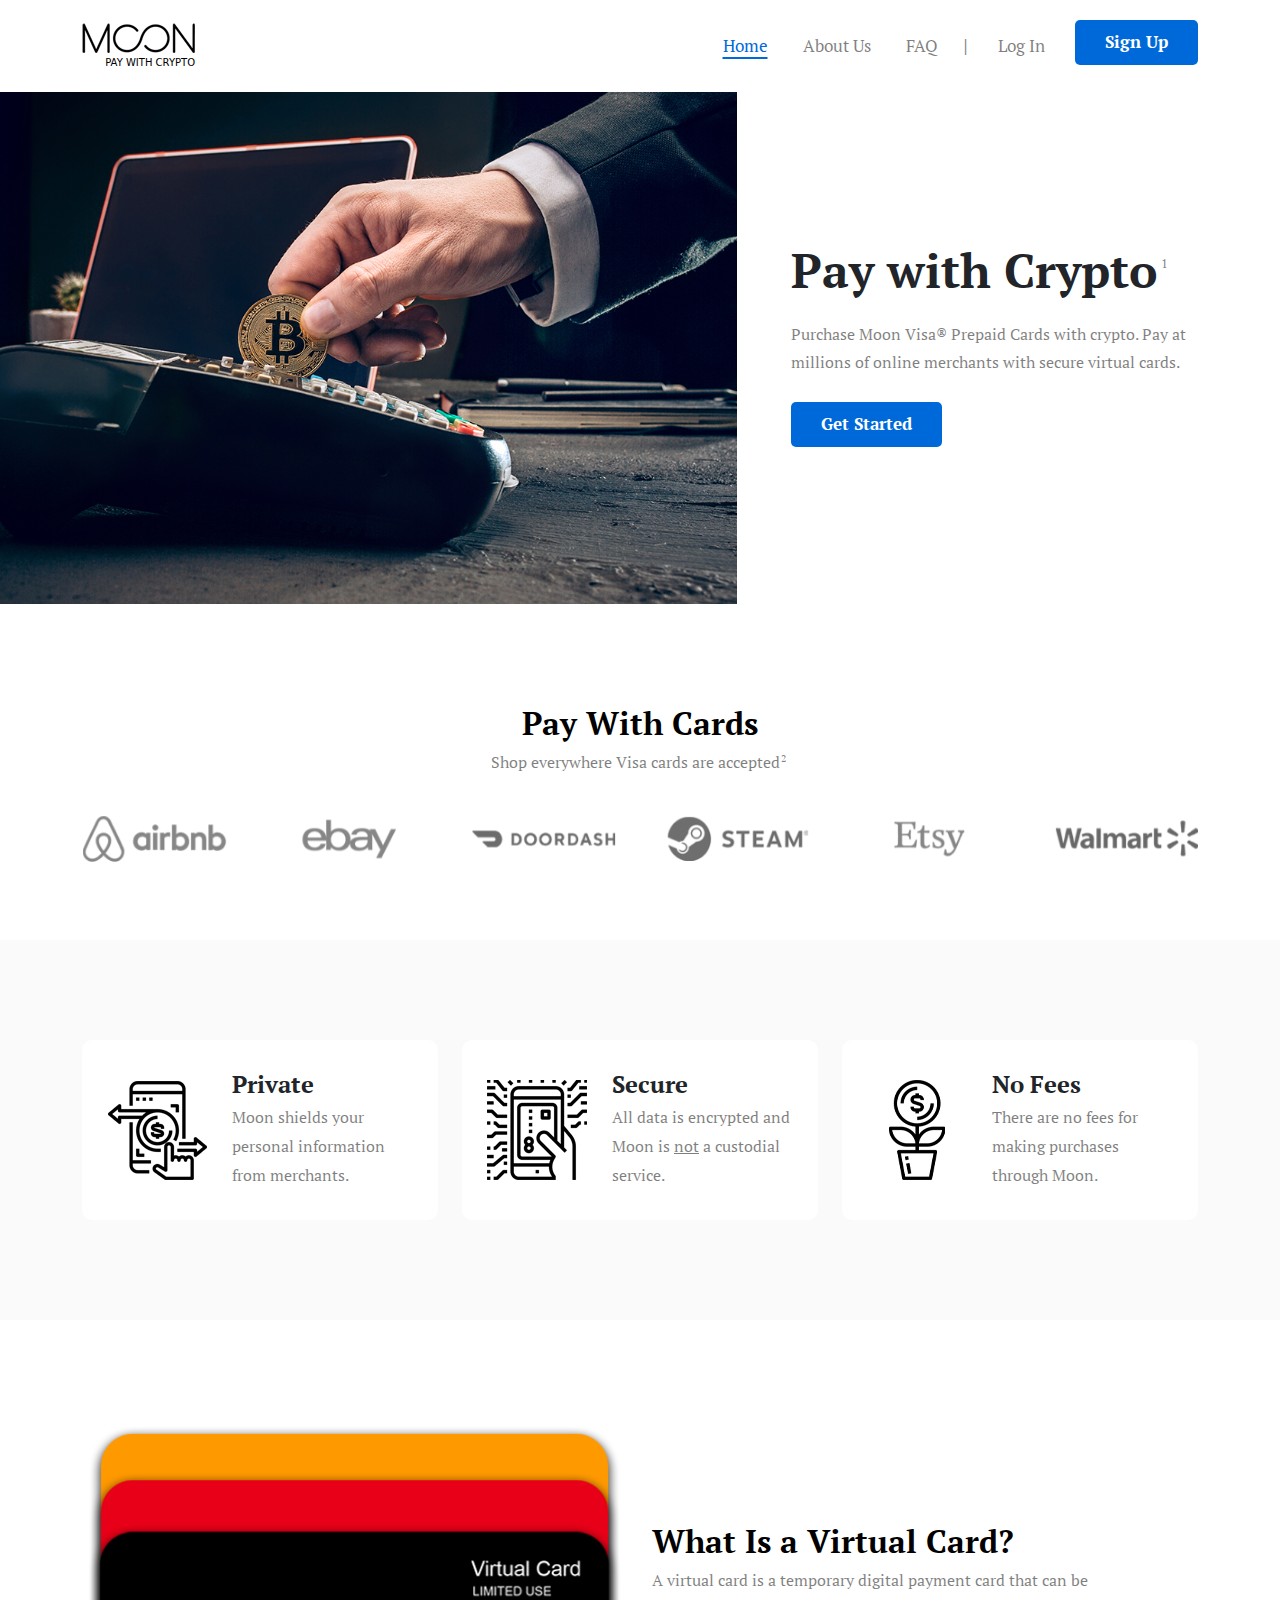
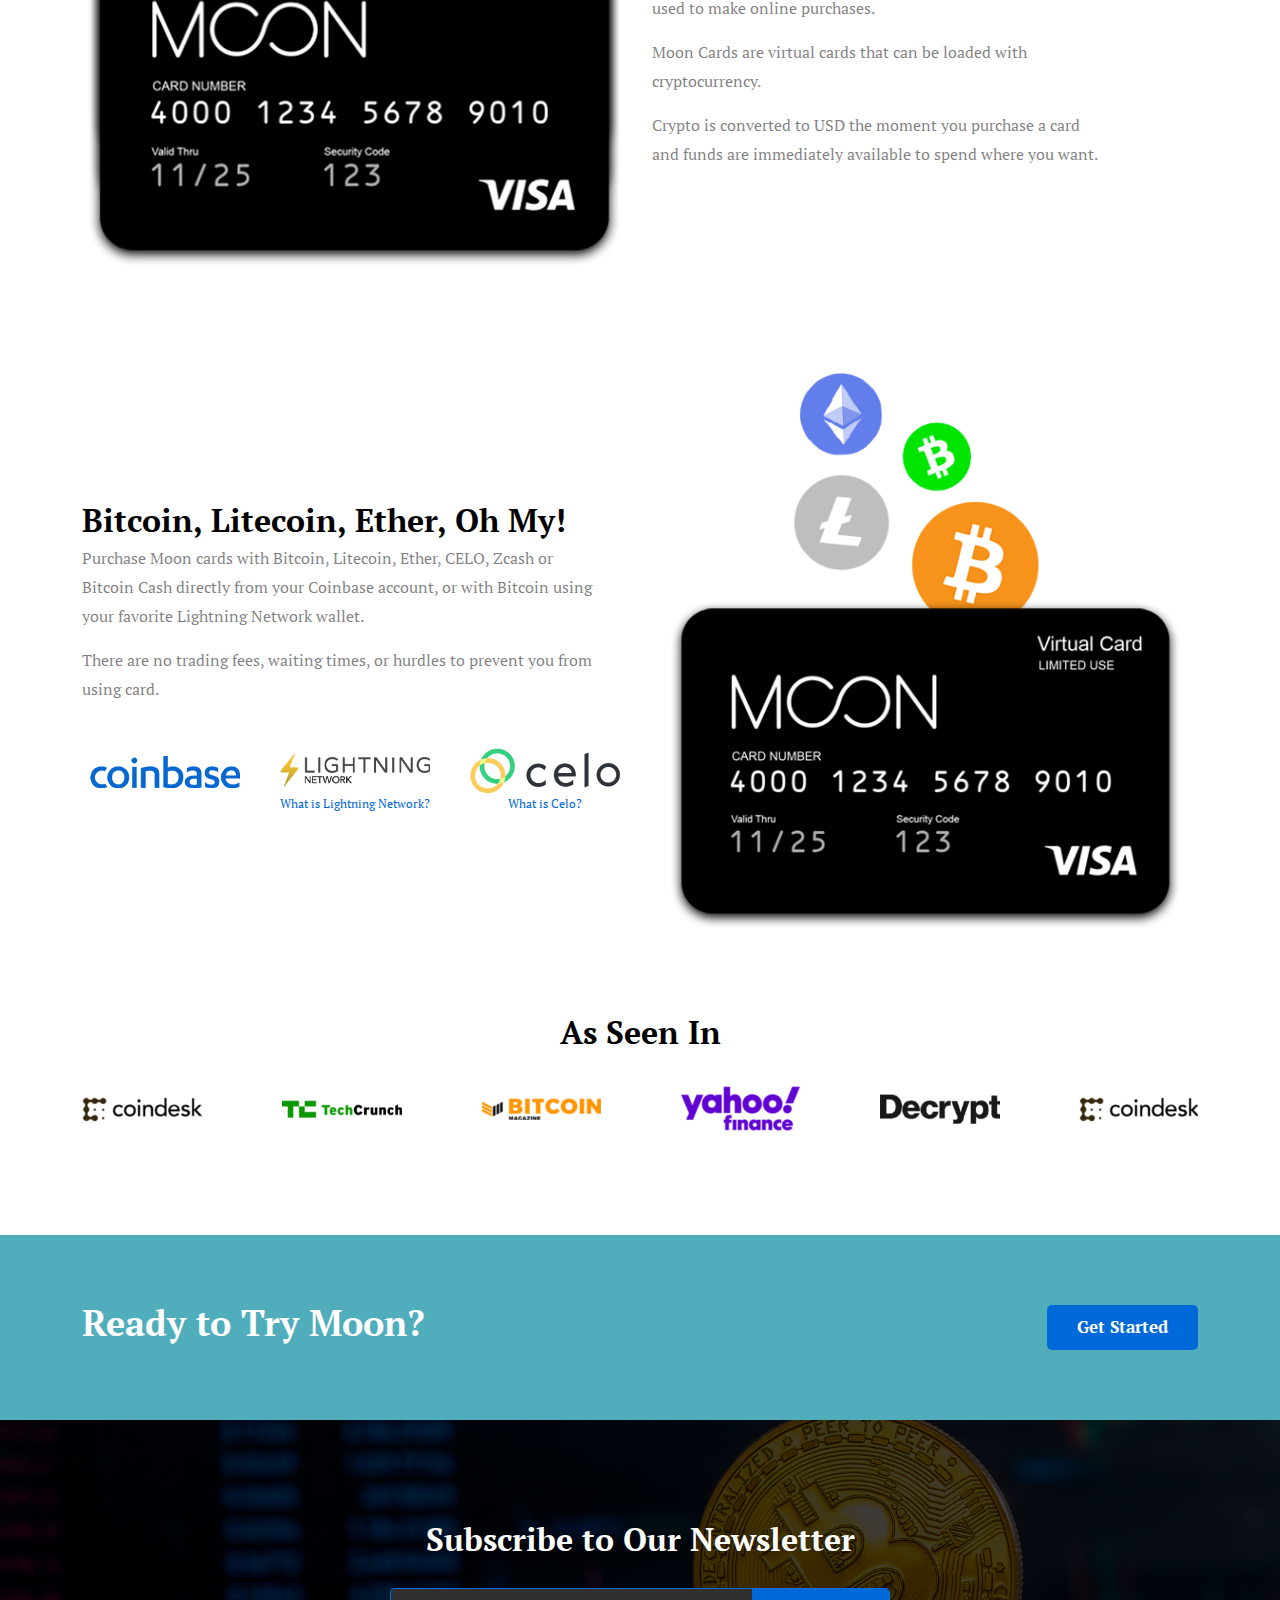
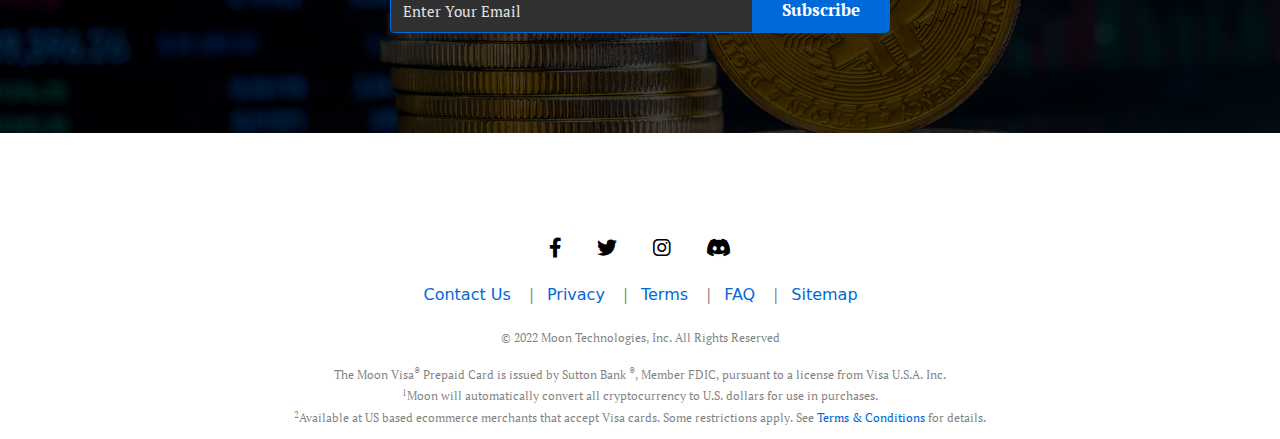
==== commit ed8356e3: "Latest File" ====
--- a/index.html
+++ b/index.html
@@ -28,7 +28,7 @@
                     <div class="col-lg-8 col-md-10">
                         <div class="nav-list">
                             <ul>
-                                <li><a class="nav-item" href="index.html">Home</a></li>
+                                <li><a class="nav-item active" href="index.html">Home</a></li>
                                 <li><a class="nav-item" href="about.html">About Us</a></li>
                                 <li><a class="nav-item" href="faq.html">FAQ</a></li>
                             </ul>
@@ -63,7 +63,7 @@
         <!-- Banner Area End -->
 
         <!-- Card Accept Area Start -->
-        <div class="card-accept ptb-100">
+        <div class="card-accept pt-100 pb-70">
             <div class="container">
                 <div class="default-section-title default-section-title-middle">
                     <h3>Pay With Cards</h3>
--- a/assets/css/style.css
+++ b/assets/css/style.css
@@ -282,6 +282,14 @@
   width: 100%;
 }
 
+.nav-list ul li .active {
+  color: var(--primaryColor);
+}
+
+.nav-list ul li .active::before {
+  width: 100%;
+}
+
 .nav-list .nav-button-area {
   margin-left: 30px;
   display: -webkit-box;
@@ -519,6 +527,66 @@
 
 .subscribe .subscriber-content .input-group .default-button {
   border: 0px !important;
+}
+
+/*================================================
+Inner Page Banner Area CSS
+=================================================*/
+.inner-page-banner-area {
+  background-image: -webkit-gradient(linear, left top, right top, from(#0069D9), color-stop(#00899E), to(#0069D9));
+  background-image: linear-gradient(to right, #0069D9, #00899E, #0069D9);
+  padding: 80px 0px 75px;
+}
+
+.inner-page-banner-area h1 {
+  color: var(--whiteColor);
+  font-size: 48px;
+  font-weight: 700;
+}
+
+/*================================================
+FAQ Area CSS
+=================================================*/
+.faq-accordion-area .faq-title {
+  text-align: center;
+  margin-top: 30px;
+}
+
+.faq-content .accordion-item {
+  border: 0px;
+}
+
+.faq-content .accordion-item .accordion-body {
+  -webkit-box-shadow: 0px -2px 10px -5px #666666;
+          box-shadow: 0px -2px 10px -5px #666666;
+  padding: 10px 15px;
+}
+
+.faq-content .accordion-item .accordion-body p {
+  font-size: 15px;
+  font-weight: 400;
+  font-family: var(--fontFamily);
+}
+
+.faq-content .accordion-item .accordion-body p a {
+  color: var(--primaryColor);
+}
+
+.faq-content .accordion-button {
+  margin-top: 10px;
+  padding: 10px 15px;
+  border: 0px !important;
+  -webkit-box-shadow: var(--box-shadow);
+          box-shadow: var(--box-shadow);
+  background-color: rgba(0, 0, 0, 0.04);
+  font-weight: 500;
+  font-size: 18px;
+  font-family: var(--fontFamily);
+}
+
+.faq-content .accordion-button:not(.collapsed) {
+  background-color: var(--blackColor);
+  color: var(--whiteColor);
 }
 
 /*================================================
